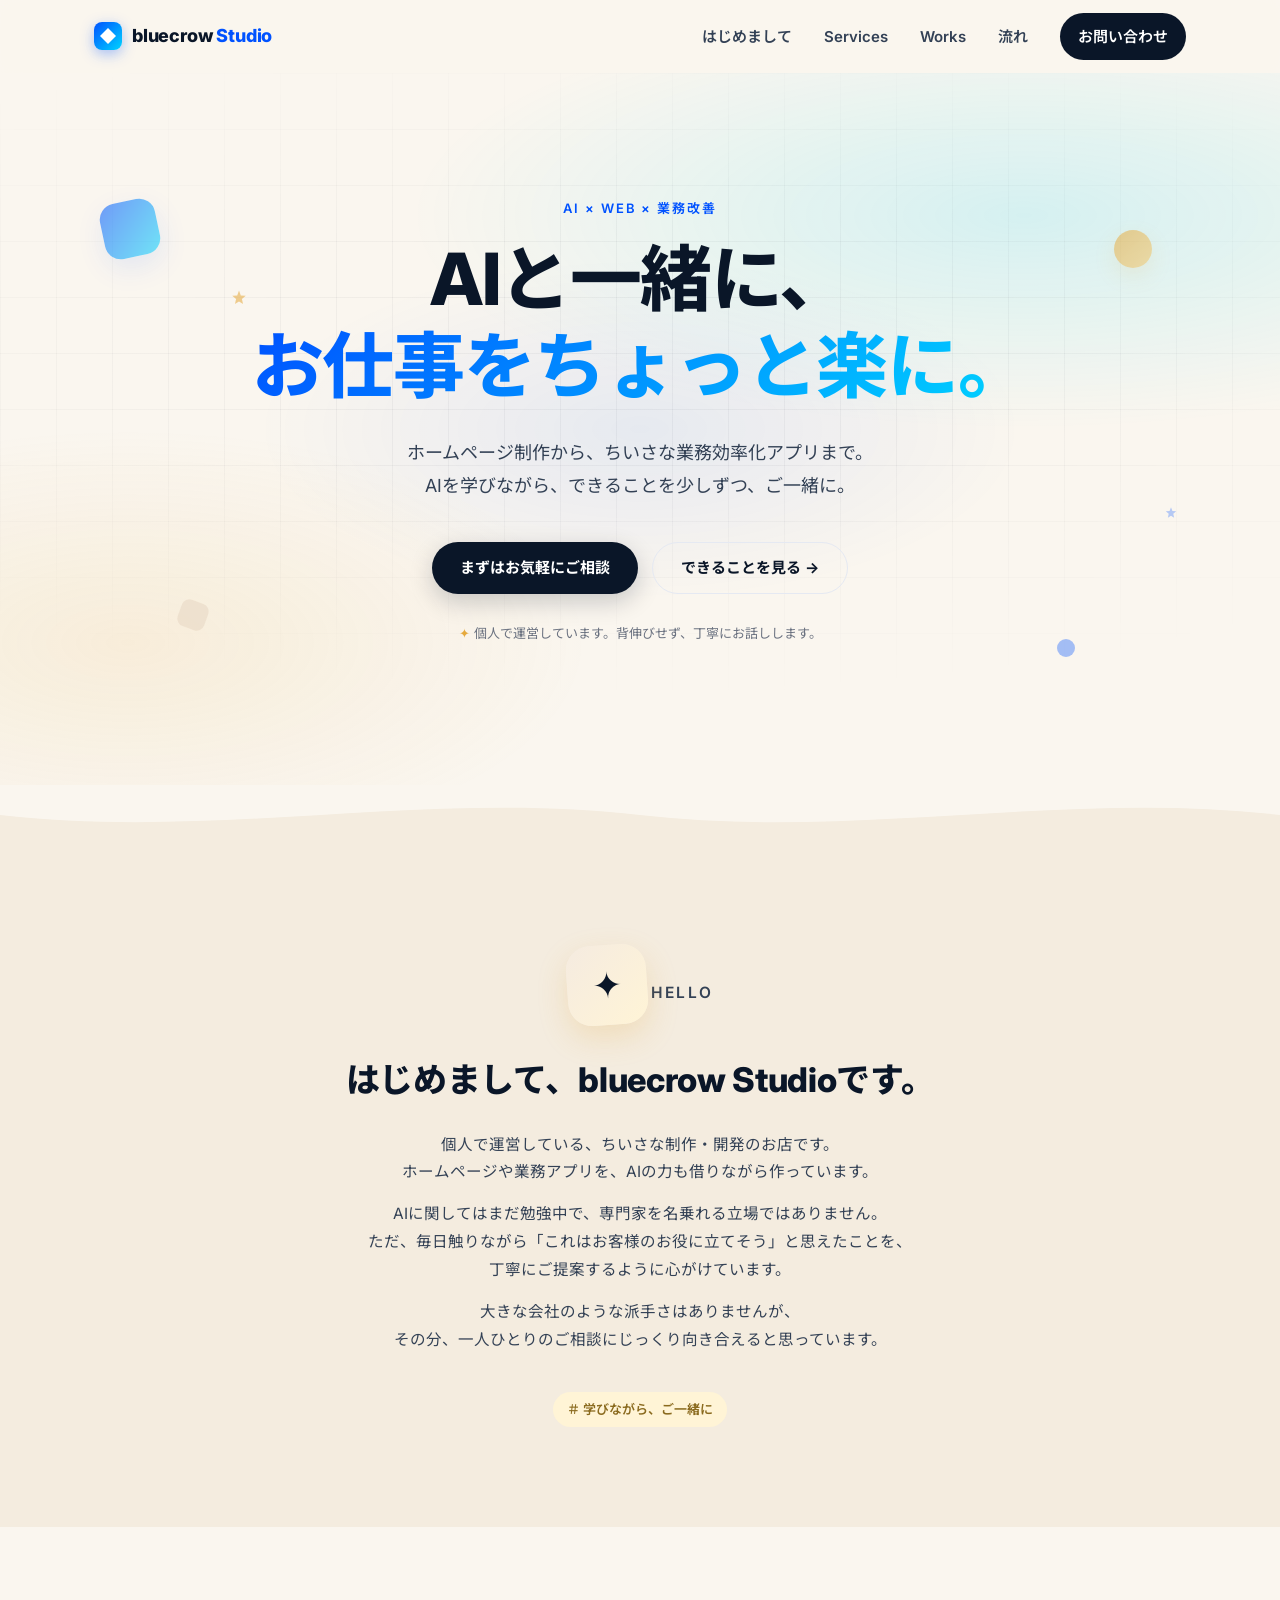
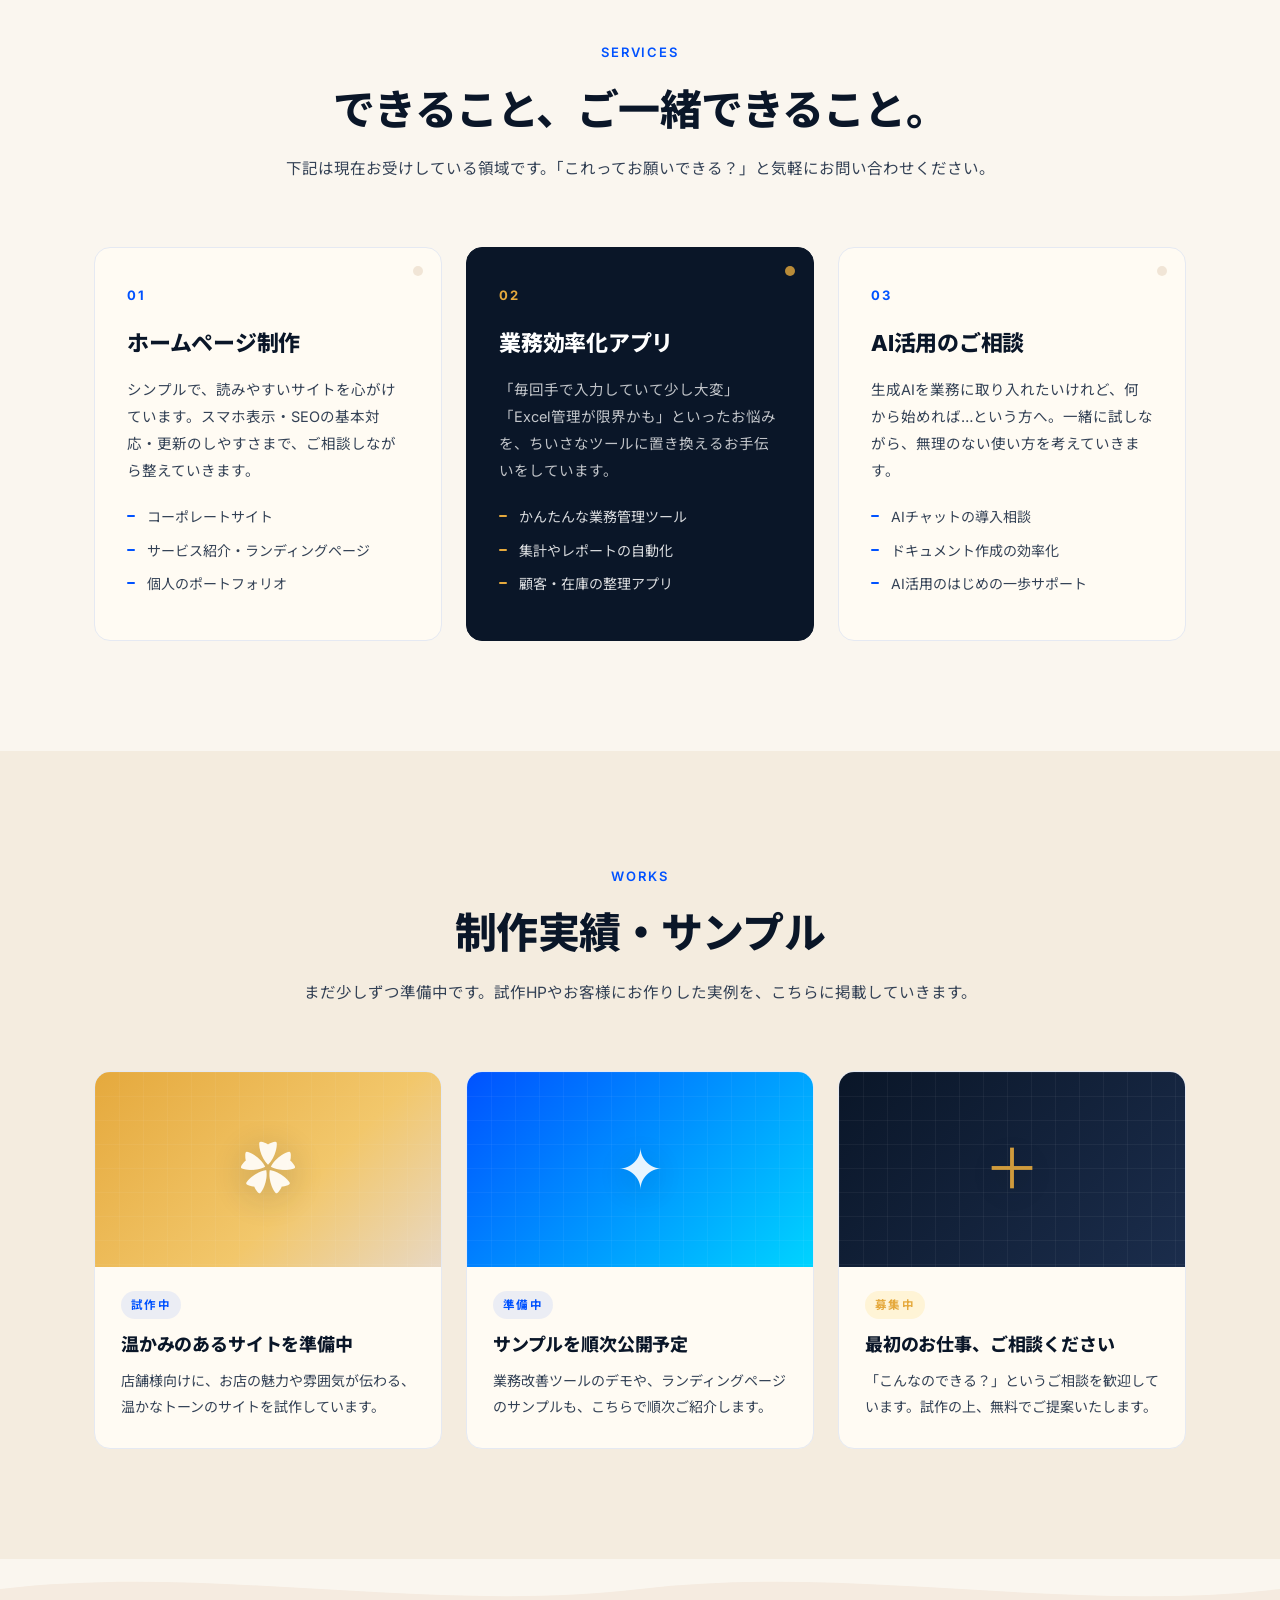
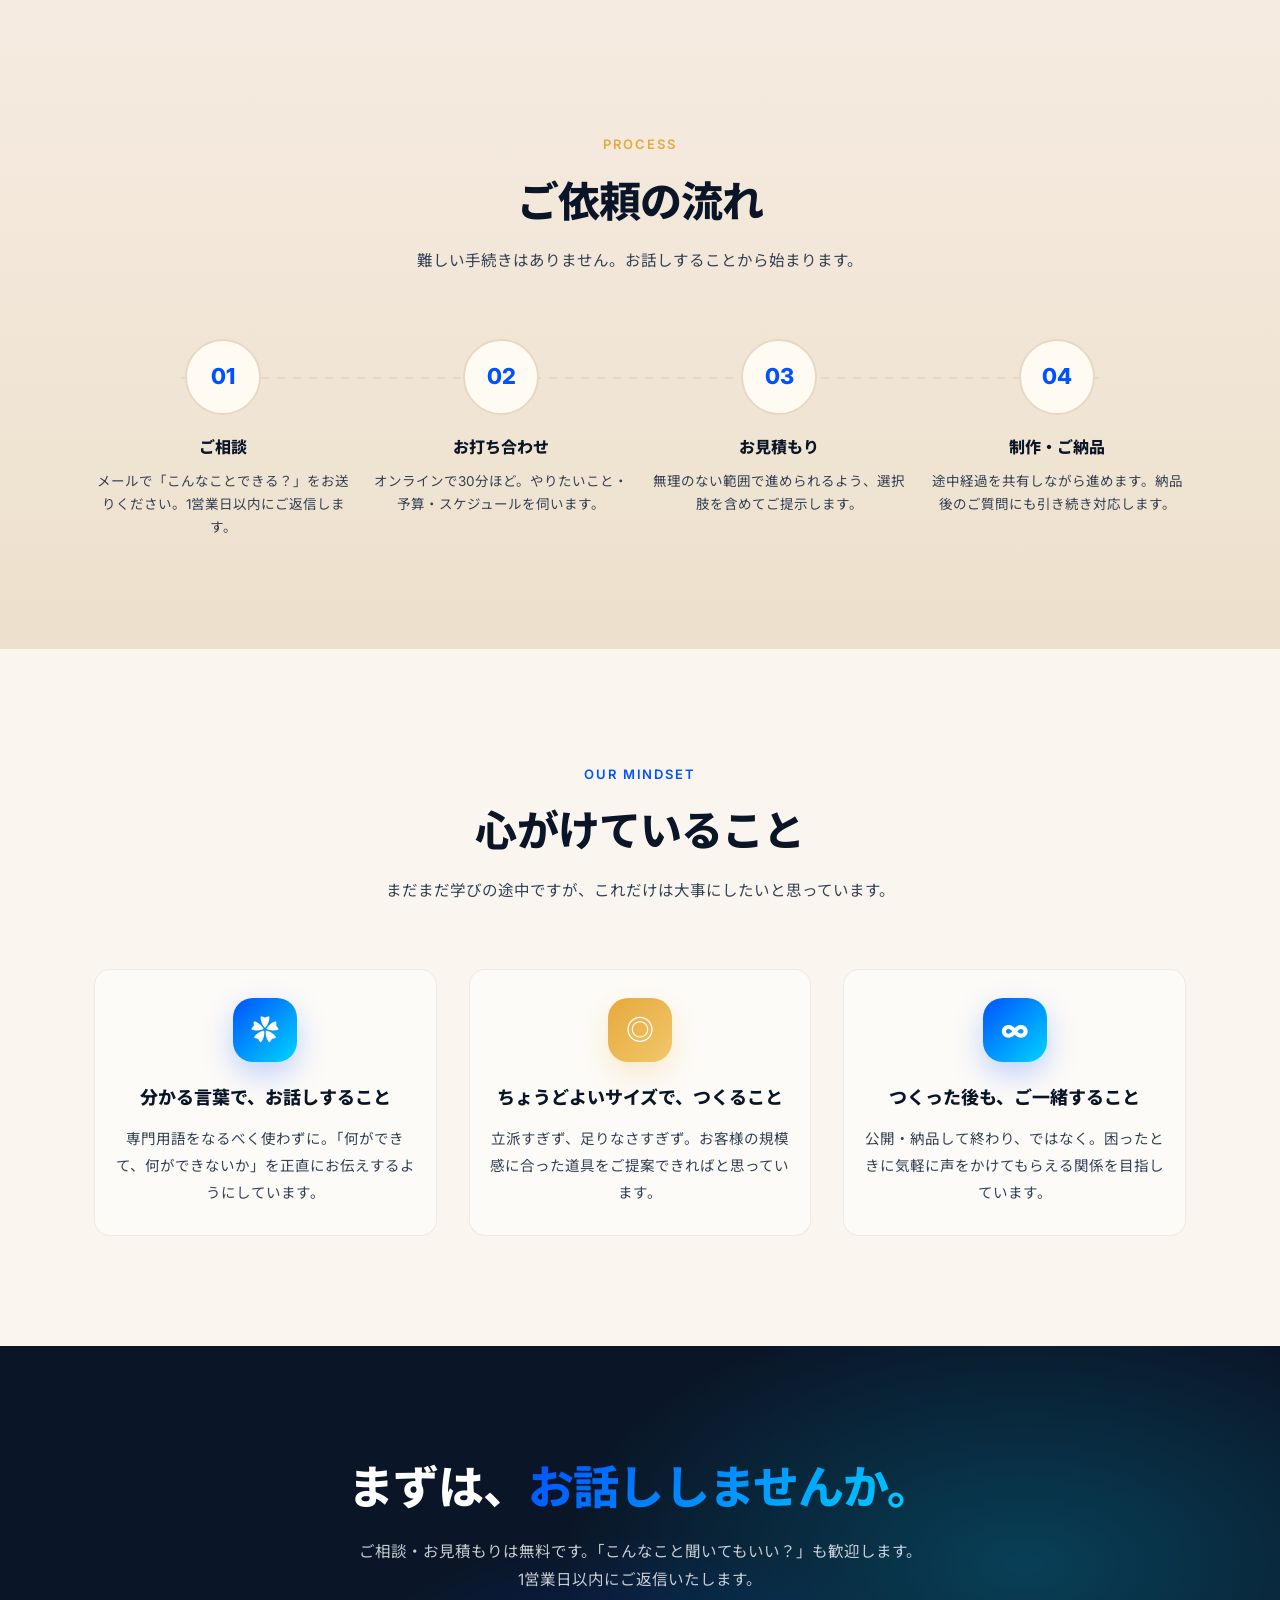
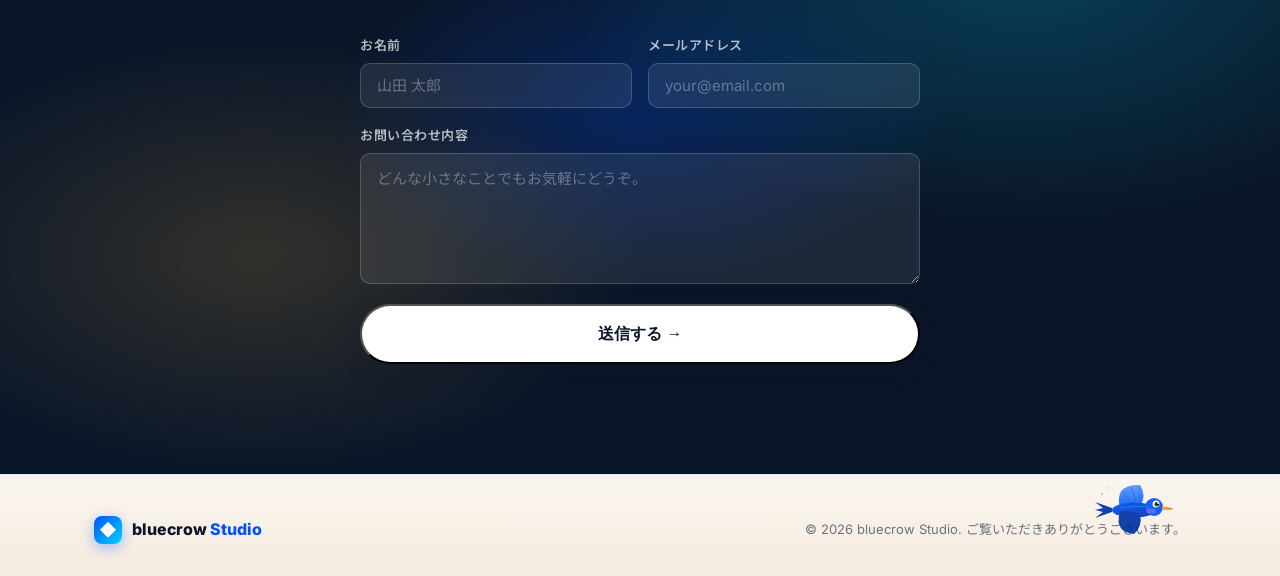
==== index.html @ 6aba08f1 "Add cache-busting query param to script.js Prevents stale AJAX handler from being served from immuta" ====
<!DOCTYPE html>
<html lang="ja">
<head>
<meta charset="UTF-8" />
<meta name="viewport" content="width=device-width, initial-scale=1.0" />
<meta name="description" content="bluecrow Studio — AIを学びながら、ホームページ制作・業務効率化アプリ開発をお手伝いしています。中小企業の「もう少し楽に」を、ご一緒に。" />
<meta name="theme-color" content="#0052FF" />
<meta name="format-detection" content="telephone=no" />
<title>bluecrow Studio — AIと一緒に、お仕事をちょっと楽に。</title>

<link rel="canonical" href="https://bluecrow365.com/" />
<link rel="icon" type="image/svg+xml" href="favicon.svg" />
<link rel="apple-touch-icon" href="favicon.svg" />

<meta property="og:type" content="website" />
<meta property="og:site_name" content="bluecrow Studio" />
<meta property="og:locale" content="ja_JP" />
<meta property="og:url" content="https://bluecrow365.com/" />
<meta property="og:title" content="bluecrow Studio — AIと一緒に、お仕事をちょっと楽に。" />
<meta property="og:description" content="ホームページ制作 / 業務効率化アプリ / AI活用のご相談。中小企業の「もう少し楽に」を、ご一緒に。" />
<meta property="og:image" content="https://bluecrow365.com/og-image.svg" />
<meta property="og:image:width" content="1200" />
<meta property="og:image:height" content="630" />

<meta name="twitter:card" content="summary_large_image" />
<meta name="twitter:title" content="bluecrow Studio — AIと一緒に、お仕事をちょっと楽に。" />
<meta name="twitter:description" content="ホームページ制作 / 業務効率化アプリ / AI活用のご相談。" />
<meta name="twitter:image" content="https://bluecrow365.com/og-image.svg" />

<link rel="preconnect" href="https://fonts.googleapis.com">
<link rel="preconnect" href="https://fonts.gstatic.com" crossorigin>
<link href="https://fonts.googleapis.com/css2?family=Inter:wght@400;600;800&family=Noto+Sans+JP:wght@400;600;800&display=swap" rel="stylesheet">
<link rel="stylesheet" href="styles.css" />

<script type="application/ld+json">
{
  "@context": "https://schema.org",
  "@type": "Organization",
  "name": "bluecrow Studio",
  "url": "https://bluecrow365.com/",
  "logo": "https://bluecrow365.com/favicon.svg",
  "image": "https://bluecrow365.com/og-image.svg",
  "description": "AIを活用したホームページ制作・業務効率化アプリ開発・AI活用のご相談を承る個人事業。",
  "contactPoint": { "@type": "ContactPoint", "contactType": "customer service", "url": "https://bluecrow365.com/#contact" },
  "areaServed": "JP",
  "inLanguage": "ja"
}
</script>
</head>
<body>

<header class="site-header">
  <div class="container header-inner">
    <a href="#" class="logo" aria-label="bluecrow Studio">
      <span class="logo-mark" aria-hidden="true"></span>
      <span class="logo-text">bluecrow<span class="logo-accent"> Studio</span></span>
    </a>
    <nav class="nav" aria-label="メインナビゲーション">
      <a href="#about">はじめまして</a>
      <a href="#services">Services</a>
      <a href="#works">Works</a>
      <a href="#process">流れ</a>
      <a href="#contact" class="nav-cta">お問い合わせ</a>
    </nav>
  </div>
</header>

<main>

  <!-- HERO -->
  <section class="hero">
    <div class="hero-bg" aria-hidden="true"></div>

    <!-- 浮かぶ装飾図形 -->
    <span class="float-shape s1" aria-hidden="true"></span>
    <span class="float-shape s2" aria-hidden="true"></span>
    <span class="float-shape s3" aria-hidden="true"></span>
    <span class="float-shape s4" aria-hidden="true"></span>
    <span class="float-shape star star-1" aria-hidden="true">
      <svg viewBox="0 0 24 24" fill="#E5A93D"><path d="M12 2l2.4 6.6L21 9l-5.1 4.4L17.4 20 12 16.6 6.6 20l1.5-6.6L3 9l6.6-.4z"/></svg>
    </span>
    <span class="float-shape star star-2" aria-hidden="true">
      <svg viewBox="0 0 24 24" fill="#0052FF" opacity="0.5"><path d="M12 2l2.4 6.6L21 9l-5.1 4.4L17.4 20 12 16.6 6.6 20l1.5-6.6L3 9l6.6-.4z"/></svg>
    </span>

    <div class="container hero-inner">
      <p class="eyebrow" data-fade>AI × Web × 業務改善</p>
      <h1 class="hero-title" data-fade>
        AIと一緒に、<br />
        <span class="grad">お仕事をちょっと楽に。</span>
      </h1>
      <p class="hero-sub" data-fade>
        ホームページ制作から、ちいさな業務効率化アプリまで。<br />
        AIを学びながら、できることを少しずつ、ご一緒に。
      </p>
      <div class="hero-cta" data-fade>
        <a href="#contact" class="btn btn-primary">まずはお気軽にご相談</a>
        <a href="#services" class="btn btn-ghost">できることを見る →</a>
      </div>
      <p class="hero-note" data-fade>個人で運営しています。背伸びせず、丁寧にお話しします。</p>
    </div>
  </section>

  <!-- 波形仕切り -->
  <div class="divider-wave" aria-hidden="true">
    <svg viewBox="0 0 1440 60" preserveAspectRatio="none">
      <path d="M0,30 C240,55 480,5 720,30 C960,55 1200,5 1440,30 L1440,60 L0,60 Z"
            fill="#F4ECDF"/>
    </svg>
  </div>

  <!-- INTRO (はじめまして) -->
  <section id="about" class="intro section-alt">
    <div class="container intro-inner" data-fade>
      <div class="intro-mark" aria-hidden="true">✦</div>
      <p class="eyebrow eyebrow-warm">Hello</p>
      <h2>はじめまして、bluecrow Studioです。</h2>
      <p>
        個人で運営している、ちいさな制作・開発のお店です。<br />
        ホームページや業務アプリを、AIの力も借りながら作っています。
      </p>
      <p>
        AIに関してはまだ勉強中で、専門家を名乗れる立場ではありません。<br />
        ただ、毎日触りながら「これはお客様のお役に立てそう」と思えたことを、<br />
        丁寧にご提案するように心がけています。
      </p>
      <p>
        大きな会社のような派手さはありませんが、<br />
        その分、一人ひとりのご相談にじっくり向き合えると思っています。
      </p>
      <span class="intro-tag">＃ 学びながら、ご一緒に</span>
    </div>
  </section>

  <!-- SERVICES -->
  <section id="services" class="section">
    <div class="container">
      <div class="section-head" data-fade>
        <p class="eyebrow">Services</p>
        <h2 class="section-title">できること、ご一緒できること。</h2>
        <p class="section-lead">
          下記は現在お受けしている領域です。「これってお願いできる？」と気軽にお問い合わせください。
        </p>
      </div>

      <div class="cards">
        <article class="card" data-fade>
          <div class="card-num">01</div>
          <h3 class="card-title">ホームページ制作</h3>
          <p class="card-desc">
            シンプルで、読みやすいサイトを心がけています。スマホ表示・SEOの基本対応・更新のしやすさまで、ご相談しながら整えていきます。
          </p>
          <ul class="card-list">
            <li>コーポレートサイト</li>
            <li>サービス紹介・ランディングページ</li>
            <li>個人のポートフォリオ</li>
          </ul>
        </article>

        <article class="card card-feature" data-fade>
          <div class="card-num">02</div>
          <h3 class="card-title">業務効率化アプリ</h3>
          <p class="card-desc">
            「毎回手で入力していて少し大変」「Excel管理が限界かも」といったお悩みを、ちいさなツールに置き換えるお手伝いをしています。
          </p>
          <ul class="card-list">
            <li>かんたんな業務管理ツール</li>
            <li>集計やレポートの自動化</li>
            <li>顧客・在庫の整理アプリ</li>
          </ul>
        </article>

        <article class="card" data-fade>
          <div class="card-num">03</div>
          <h3 class="card-title">AI活用のご相談</h3>
          <p class="card-desc">
            生成AIを業務に取り入れたいけれど、何から始めれば…という方へ。一緒に試しながら、無理のない使い方を考えていきます。
          </p>
          <ul class="card-list">
            <li>AIチャットの導入相談</li>
            <li>ドキュメント作成の効率化</li>
            <li>AI活用のはじめの一歩サポート</li>
          </ul>
        </article>
      </div>
    </div>
  </section>

  <!-- WORKS (制作実績) -->
  <section id="works" class="section section-alt">
    <div class="container">
      <div class="section-head" data-fade>
        <p class="eyebrow">Works</p>
        <h2 class="section-title">制作実績・サンプル</h2>
        <p class="section-lead">
          まだ少しずつ準備中です。試作HPやお客様にお作りした実例を、こちらに掲載していきます。
        </p>
      </div>

      <div class="works">
        <article class="work-card placeholder" data-fade>
          <div class="work-thumb work-thumb-warm" aria-hidden="true">
            <span class="work-thumb-icon">✿</span>
          </div>
          <div class="work-body">
            <p class="work-tag">試作中</p>
            <h3 class="work-title">温かみのあるサイトを準備中</h3>
            <p class="work-desc">店舗様向けに、お店の魅力や雰囲気が伝わる、温かなトーンのサイトを試作しています。</p>
          </div>
        </article>

        <article class="work-card placeholder" data-fade>
          <div class="work-thumb work-thumb-blue" aria-hidden="true">
            <span class="work-thumb-icon">✦</span>
          </div>
          <div class="work-body">
            <p class="work-tag">準備中</p>
            <h3 class="work-title">サンプルを順次公開予定</h3>
            <p class="work-desc">業務改善ツールのデモや、ランディングページのサンプルも、こちらで順次ご紹介します。</p>
          </div>
        </article>

        <a href="#contact" class="work-card placeholder work-card-cta" data-fade
           aria-label="お問い合わせへ移動">
          <div class="work-thumb work-thumb-dark" aria-hidden="true">
            <span class="work-thumb-icon">＋</span>
          </div>
          <div class="work-body">
            <p class="work-tag">募集中</p>
            <h3 class="work-title">最初のお仕事、ご相談ください</h3>
            <p class="work-desc">「こんなのできる？」というご相談を歓迎しています。試作の上、無料でご提案いたします。</p>
          </div>
        </a>
      </div>
    </div>
  </section>

  <!-- 波形仕切り -->
  <div class="divider-wave" aria-hidden="true">
    <svg viewBox="0 0 1440 60" preserveAspectRatio="none">
      <path d="M0,30 C240,5 480,55 720,30 C960,5 1200,55 1440,30 L1440,60 L0,60 Z"
            fill="#F5EBE0"/>
    </svg>
  </div>

  <!-- PROCESS (ご依頼の流れ) -->
  <section id="process" class="section section-sand">
    <div class="container">
      <div class="section-head" data-fade>
        <p class="eyebrow eyebrow-warm">Process</p>
        <h2 class="section-title">ご依頼の流れ</h2>
        <p class="section-lead">難しい手続きはありません。お話しすることから始まります。</p>
      </div>

      <div class="process-list">
        <div class="process-step" data-fade>
          <div class="process-num">01</div>
          <h3>ご相談</h3>
          <p>メールで「こんなことできる？」をお送りください。1営業日以内にご返信します。</p>
        </div>
        <div class="process-step" data-fade>
          <div class="process-num">02</div>
          <h3>お打ち合わせ</h3>
          <p>オンラインで30分ほど。やりたいこと・予算・スケジュールを伺います。</p>
        </div>
        <div class="process-step" data-fade>
          <div class="process-num">03</div>
          <h3>お見積もり</h3>
          <p>無理のない範囲で進められるよう、選択肢を含めてご提示します。</p>
        </div>
        <div class="process-step" data-fade>
          <div class="process-num">04</div>
          <h3>制作・ご納品</h3>
          <p>途中経過を共有しながら進めます。納品後のご質問にも引き続き対応します。</p>
        </div>
      </div>
    </div>
  </section>

  <!-- WHY (心がけていること) -->
  <section id="why" class="section">
    <div class="container">
      <div class="section-head" data-fade>
        <p class="eyebrow">Our Mindset</p>
        <h2 class="section-title">心がけていること</h2>
        <p class="section-lead">
          まだまだ学びの途中ですが、これだけは大事にしたいと思っています。
        </p>
      </div>

      <div class="features">
        <div class="feature" data-fade>
          <div class="feature-icon" aria-hidden="true">✿</div>
          <h3>分かる言葉で、お話しすること</h3>
          <p>専門用語をなるべく使わずに。「何ができて、何ができないか」を正直にお伝えするようにしています。</p>
        </div>
        <div class="feature" data-fade>
          <div class="feature-icon" aria-hidden="true">◎</div>
          <h3>ちょうどよいサイズで、つくること</h3>
          <p>立派すぎず、足りなさすぎず。お客様の規模感に合った道具をご提案できればと思っています。</p>
        </div>
        <div class="feature" data-fade>
          <div class="feature-icon" aria-hidden="true">∞</div>
          <h3>つくった後も、ご一緒すること</h3>
          <p>公開・納品して終わり、ではなく。困ったときに気軽に声をかけてもらえる関係を目指しています。</p>
        </div>
      </div>
    </div>
  </section>

  <!-- CTA / CONTACT -->
  <section id="contact" class="section cta">
    <div class="container cta-inner" data-fade>
      <h2 class="cta-title">
        まずは、<span class="grad">お話ししませんか。</span>
      </h2>
      <p class="cta-sub">
        ご相談・お見積もりは無料です。「こんなこと聞いてもいい？」も歓迎します。<br />
        1営業日以内にご返信いたします。
      </p>
      <form class="contact-form"
            action="/api/contact"
            method="POST"
            novalidate>
        <div class="form-row">
          <div class="form-group">
            <label for="cf-name">お名前</label>
            <input id="cf-name" class="form-input" type="text" name="name"
                   placeholder="山田 太郎" required autocomplete="name" />
          </div>
          <div class="form-group">
            <label for="cf-email">メールアドレス</label>
            <input id="cf-email" class="form-input" type="email" name="email"
                   placeholder="your@email.com" required autocomplete="email" />
          </div>
        </div>
        <div class="form-group">
          <label for="cf-msg">お問い合わせ内容</label>
          <textarea id="cf-msg" class="form-textarea" name="message" rows="4"
                    placeholder="どんな小さなことでもお気軽にどうぞ。" required></textarea>
        </div>
        <button type="submit" class="btn btn-primary btn-lg form-submit">送信する →</button>
        <p class="form-success" hidden>✓ ありがとうございます。近日中にご返信いたします。</p>
        <p class="form-error" hidden>送信に失敗しました。時間をおいて再度お試しください。</p>
      </form>
      <noscript>
        <p class="cta-noscript">JavaScriptを有効にするとフォームが使えます。</p>
      </noscript>
    </div>
  </section>

</main>

<footer class="site-footer">
  <div class="container footer-inner">
    <div class="footer-brand">
      <span class="logo-mark" aria-hidden="true"></span>
      <span>bluecrow<span class="logo-accent"> Studio</span></span>
    </div>
    <p class="copyright">© 2026 bluecrow Studio. ご覧いただきありがとうございます。</p>

    <!-- カラスSVG（かわいい飛翔） -->
    <span class="footer-crow" aria-hidden="true">
      <svg viewBox="0 0 96 60" xmlns="http://www.w3.org/2000/svg">
        <defs>
          <linearGradient id="crowGrad" x1="0%" y1="0%" x2="100%" y2="100%">
            <stop offset="0%" stop-color="#0052FF"/>
            <stop offset="100%" stop-color="#0033A8"/>
          </linearGradient>
          <linearGradient id="wingGrad" x1="0%" y1="100%" x2="0%" y2="0%">
            <stop offset="0%" stop-color="#0052FF"/>
            <stop offset="100%" stop-color="#5599FF"/>
          </linearGradient>
        </defs>

        <!-- 尾羽 -->
        <path d="M22 28 L5 22 L13 28 L5 30 L13 32 L5 38 L22 32 Z" fill="#0033A8"/>

        <!-- 上翼（ふっくら丸め） -->
        <path d="M30 28 Q24 4 50 5 Q57 15 50 27 Q44 31 37 31 Q31 31 30 28 Z"
              fill="url(#wingGrad)"/>
        <path d="M32 11 L42 23" stroke="#0033A8" stroke-width="0.8" opacity="0.45" fill="none"/>
        <path d="M41 7 L46 21" stroke="#0033A8" stroke-width="0.8" opacity="0.4" fill="none"/>
        <path d="M49 6 L50 22" stroke="#0033A8" stroke-width="0.8" opacity="0.35" fill="none"/>

        <!-- 胴体（ぷっくり） -->
        <ellipse cx="44" cy="30" rx="22" ry="7.5" fill="url(#crowGrad)"/>

        <!-- 下翼 -->
        <path d="M30 32 Q24 52 44 54 Q53 46 50 34 Q44 31 37 31 Q31 31 30 32 Z"
              fill="#0033A8"/>
        <path d="M28 42 L38 38" stroke="#001F66" stroke-width="0.8" opacity="0.5" fill="none"/>
        <path d="M32 49 L42 43" stroke="#001F66" stroke-width="0.8" opacity="0.4" fill="none"/>

        <!-- 頭（大きめでまるまる） -->
        <circle cx="64" cy="27" r="9" fill="#0052FF"/>

        <!-- ほっぺブラッシュ -->
        <ellipse cx="61" cy="31" rx="5" ry="2.5" fill="#FF8BC4" opacity="0.32"/>

        <!-- 目（大きくてつぶらな瞳） -->
        <circle cx="66" cy="24" r="3.5" fill="#FAF6EF"/>
        <circle cx="66.8" cy="24.2" r="2.2" fill="#0A1628"/>
        <circle cx="68" cy="23" r="0.9" fill="#ffffff"/>
        <circle cx="66" cy="25.8" r="0.5" fill="#ffffff" opacity="0.65"/>

        <!-- くちばし（短くかわいい） -->
        <path d="M72 26 L83 28 L82 30 L72 30 Z" fill="#E5A93D"/>
        <path d="M72 28 L82 28.6" stroke="#B8841E" stroke-width="0.5" fill="none"/>

        <!-- 胴体ハイライト -->
        <path d="M30 28 Q44 25 59 27" stroke="#00D4FF" stroke-width="0.7" opacity="0.55" fill="none"/>

        <!-- キラキラ -->
        <circle cx="12" cy="14" r="1.2" fill="#E5A93D" opacity="0.65"/>
        <circle cx="19" cy="8" r="0.8" fill="#00D4FF" opacity="0.7"/>
      </svg>
    </span>
  </div>
</footer>

<script src="script.js?v=2"></script>
</body>
</html>
---- styles.css ----
/* ============================================
   BlueCrow365 — main stylesheet
   ============================================ */

:root {
  --blue: #0052FF;
  --blue-deep: #0033A8;
  --cyan: #00D4FF;
  --yellow: #E5A93D;
  --yellow-soft: #FFF4D6;
  --sand: #F5EBE0;
  --sand-deep: #E8D8C3;
  --ink: #0A1628;
  --ink-soft: #334155;
  --muted: #6B7280;
  --bg: #FAF6EF;
  --bg-soft: #F4ECDF;
  --bg-card: #FFFBF3;
  --line: #E5E9F2;
  --grad: linear-gradient(135deg, var(--blue) 0%, var(--cyan) 100%);
  --grad-warm: linear-gradient(135deg, var(--yellow) 0%, #F2C76B 100%);
  --shadow-sm: 0 2px 12px rgba(10, 22, 40, .06);
  --shadow-md: 0 12px 40px rgba(0, 82, 255, .12);
  --shadow-warm: 0 12px 30px rgba(229, 169, 61, .22);
  --radius: 16px;
  --radius-sm: 10px;
}

* { box-sizing: border-box; margin: 0; padding: 0; }

html { scroll-behavior: smooth; }

body {
  font-family: "Inter", "Noto Sans JP", -apple-system, BlinkMacSystemFont, "Segoe UI", sans-serif;
  color: var(--ink);
  background: var(--bg);
  line-height: 1.8;
  -webkit-font-smoothing: antialiased;
  text-rendering: optimizeLegibility;
}

img { max-width: 100%; display: block; }
a { color: inherit; text-decoration: none; }
ul { list-style: none; }

.container {
  width: 100%;
  max-width: 1140px;
  margin: 0 auto;
  padding: 0 24px;
}

.eyebrow {
  display: inline-block;
  font-size: 13px;
  font-weight: 600;
  letter-spacing: .15em;
  text-transform: uppercase;
  color: var(--blue);
  margin-bottom: 16px;
}
.eyebrow-warm { color: var(--yellow); }

.grad {
  background: var(--grad);
  -webkit-background-clip: text;
  background-clip: text;
  color: transparent;
}
.grad-warm {
  background: var(--grad-warm);
  -webkit-background-clip: text;
  background-clip: text;
  color: transparent;
}

/* ============ HEADER ============ */
.site-header {
  position: sticky; top: 0; z-index: 50;
  background: rgba(250, 246, 239, .85);
  backdrop-filter: saturate(180%) blur(14px);
  -webkit-backdrop-filter: saturate(180%) blur(14px);
  border-bottom: 1px solid transparent;
  transition: border-color .3s, box-shadow .3s;
}
.site-header.scrolled {
  border-bottom-color: var(--line);
  box-shadow: var(--shadow-sm);
}
.header-inner {
  display: flex; align-items: center; justify-content: space-between;
  height: 72px;
}
.logo {
  display: flex; align-items: center; gap: 10px;
  font-weight: 800; font-size: 18px; letter-spacing: -.01em;
}
.logo-mark {
  width: 28px; height: 28px;
  border-radius: 8px;
  background: var(--grad);
  position: relative;
  box-shadow: 0 4px 14px rgba(0, 82, 255, .35);
}
.logo-mark::after {
  content: "";
  position: absolute; inset: 6px;
  border-radius: 4px;
  background: #fff;
  clip-path: polygon(50% 0%, 100% 50%, 50% 100%, 0% 50%);
}
.logo-accent { color: var(--blue); }

.nav {
  display: flex; align-items: center; gap: 32px;
  font-size: 15px; font-weight: 600;
}
.nav a { color: var(--ink-soft); transition: color .2s; }
.nav a:hover { color: var(--blue); }
.nav .nav-cta {
  background: var(--ink);
  color: #fff;
  padding: 10px 18px;
  border-radius: 999px;
  transition: transform .2s, background .2s;
}
.nav .nav-cta:hover {
  background: var(--blue);
  color: #fff;
  transform: translateY(-1px);
}

/* ============ HERO ============ */
.hero {
  position: relative;
  padding: 120px 0 140px;
  overflow: hidden;
  isolation: isolate;
}
.hero-bg {
  position: absolute; inset: 0; z-index: -1;
  background:
    radial-gradient(ellipse 80% 50% at 80% 20%, rgba(0, 212, 255, .15), transparent 60%),
    radial-gradient(ellipse 60% 50% at 10% 80%, rgba(229, 169, 61, .12), transparent 60%),
    radial-gradient(ellipse 50% 40% at 50% 50%, rgba(0, 82, 255, .08), transparent 60%),
    var(--bg);
}
.hero-bg::before {
  content: "";
  position: absolute; inset: 0;
  background-image:
    linear-gradient(rgba(10, 22, 40, .04) 1px, transparent 1px),
    linear-gradient(90deg, rgba(10, 22, 40, .04) 1px, transparent 1px);
  background-size: 56px 56px;
  mask-image: radial-gradient(ellipse 100% 60% at 50% 40%, #000 30%, transparent 80%);
  -webkit-mask-image: radial-gradient(ellipse 100% 60% at 50% 40%, #000 30%, transparent 80%);
}

/* 浮かぶ装飾図形 */
.float-shape {
  position: absolute;
  z-index: -1;
  opacity: .55;
  animation: floatUp 8s ease-in-out infinite;
  pointer-events: none;
}
.float-shape.s1 { top: 18%; left: 8%; width: 56px; height: 56px;
  background: var(--grad); border-radius: 16px; transform: rotate(-12deg);
  box-shadow: 0 10px 30px rgba(0,82,255,.18); animation-delay: 0s; }
.float-shape.s2 { top: 22%; right: 10%; width: 38px; height: 38px;
  background: var(--grad-warm); border-radius: 50%;
  box-shadow: 0 8px 22px rgba(229,169,61,.25); animation-delay: 1.4s; }
.float-shape.s3 { bottom: 22%; left: 14%; width: 28px; height: 28px;
  background: var(--sand-deep); border-radius: 8px; transform: rotate(20deg);
  animation-delay: 2.8s; }
.float-shape.s4 { bottom: 18%; right: 16%; width: 18px; height: 18px;
  background: var(--blue); border-radius: 50%;
  opacity: .35; animation-delay: 4s; }
.float-shape.star { background: none; box-shadow: none; }
.float-shape.star svg { width: 100%; height: 100%; }
.float-shape.star-1 { top: 30%; left: 18%; width: 18px; height: 18px; }
.float-shape.star-2 { top: 60%; right: 8%; width: 14px; height: 14px; }

@keyframes floatUp {
  0%, 100% { transform: translateY(0) rotate(var(--r, 0deg)); }
  50% { transform: translateY(-18px) rotate(var(--r, 0deg)); }
}

.hero-inner { text-align: center; max-width: 880px; margin: 0 auto; position: relative; }
.hero-title {
  font-size: clamp(38px, 6.4vw, 72px);
  font-weight: 800;
  line-height: 1.2;
  letter-spacing: -.02em;
  margin-bottom: 28px;
}
.hero-sub {
  font-size: clamp(15px, 1.6vw, 18px);
  color: var(--ink-soft);
  margin-bottom: 40px;
  font-weight: 400;
}
.hero-cta {
  display: flex; gap: 14px; justify-content: center; flex-wrap: wrap;
}
.hero-note {
  margin-top: 28px;
  font-size: 13px;
  color: var(--muted);
}
.hero-note::before {
  content: "✦ ";
  color: var(--yellow);
}

/* ============ BUTTONS ============ */
.btn {
  display: inline-flex; align-items: center; justify-content: center;
  height: 52px; padding: 0 28px;
  border-radius: 999px;
  font-weight: 700; font-size: 15px;
  transition: transform .2s, box-shadow .2s, background .2s, color .2s;
  white-space: nowrap;
}
.btn-primary {
  background: var(--ink);
  color: #fff;
  box-shadow: 0 8px 24px rgba(10, 22, 40, .2);
}
.btn-primary:hover {
  background: var(--blue);
  transform: translateY(-2px);
  box-shadow: var(--shadow-md);
}
.btn-ghost {
  background: transparent;
  color: var(--ink);
  border: 1.5px solid var(--line);
}
.btn-ghost:hover {
  border-color: var(--blue);
  color: var(--blue);
  transform: translateY(-2px);
}
.btn-lg { height: 60px; padding: 0 36px; font-size: 16px; }

/* ============ SECTIONS ============ */
.section { padding: 110px 0; position: relative; }
.section-alt { background: var(--bg-soft); }
.section-sand {
  background: linear-gradient(180deg, var(--sand) 0%, #EDE0CC 100%);
}
.section-head { text-align: center; max-width: 720px; margin: 0 auto 64px; }
.section-title {
  font-size: clamp(28px, 4vw, 42px);
  font-weight: 800;
  letter-spacing: -.02em;
  line-height: 1.4;
}
.section-lead {
  margin-top: 16px;
  color: var(--ink-soft);
  font-size: 15.5px;
}

/* 波形仕切り */
.divider-wave {
  display: block;
  width: 100%;
  height: 60px;
  margin: 0;
  line-height: 0;
}
.divider-wave svg { width: 100%; height: 100%; display: block; }

/* ============ INTRO (はじめまして) ============ */
.intro {
  padding: 100px 0;
  position: relative;
}
.intro-inner {
  max-width: 720px;
  margin: 0 auto;
  text-align: center;
  position: relative;
}
.intro-mark {
  display: inline-flex; align-items: center; justify-content: center;
  width: 80px; height: 80px;
  border-radius: 24px;
  background: linear-gradient(135deg, var(--sand) 0%, var(--yellow-soft) 100%);
  margin: 0 auto 24px;
  font-size: 36px;
  box-shadow: var(--shadow-warm);
  transform: rotate(-4deg);
}
.intro h2 {
  font-size: clamp(24px, 3.5vw, 34px);
  font-weight: 800;
  margin-bottom: 20px;
  letter-spacing: -.01em;
}
.intro p {
  color: var(--ink-soft);
  font-size: 15.5px;
  margin-bottom: 14px;
}
.intro p:last-child { margin-bottom: 0; }
.intro-tag {
  display: inline-block;
  margin-top: 24px;
  padding: 6px 14px;
  background: var(--yellow-soft);
  color: #8A6A1E;
  border-radius: 999px;
  font-size: 13px;
  font-weight: 600;
}

/* ============ CARDS ============ */
.cards {
  display: grid;
  grid-template-columns: repeat(3, 1fr);
  gap: 24px;
}
.card {
  background: var(--bg-card);
  border: 1px solid var(--line);
  border-radius: var(--radius);
  padding: 36px 32px;
  transition: transform .3s, box-shadow .3s, border-color .3s;
  position: relative;
  overflow: hidden;
}
.card::before {
  content: "";
  position: absolute; top: 0; left: 0; right: 0; height: 3px;
  background: var(--grad);
  transform: scaleX(0);
  transform-origin: left;
  transition: transform .4s ease;
}
.card::after {
  content: "";
  position: absolute; top: 18px; right: 18px;
  width: 10px; height: 10px;
  background: var(--sand-deep);
  border-radius: 50%;
  opacity: .6;
}
.card:hover {
  transform: translateY(-6px);
  box-shadow: var(--shadow-md);
  border-color: transparent;
}
.card:hover::before { transform: scaleX(1); }
.card-feature {
  background: var(--ink);
  color: #fff;
  border-color: var(--ink);
}
.card-feature .card-desc { color: rgba(255,255,255, .75); }
.card-feature .card-list li { color: rgba(255,255,255, .85); }
.card-feature .card-list li::before { background: var(--yellow); }
.card-feature .card-num { color: var(--yellow); }
.card-feature::after { background: var(--yellow); opacity: .8; }

.card-num {
  font-size: 13px; font-weight: 700; letter-spacing: .15em;
  color: var(--blue);
  margin-bottom: 16px;
}
.card-title {
  font-size: 22px; font-weight: 800;
  margin-bottom: 14px;
  letter-spacing: -.01em;
}
.card-desc {
  font-size: 14.5px;
  color: var(--ink-soft);
  margin-bottom: 20px;
  line-height: 1.85;
}
.card-list { font-size: 14px; }
.card-list li {
  position: relative;
  padding-left: 20px;
  margin-bottom: 8px;
  color: var(--ink-soft);
}
.card-list li::before {
  content: "";
  position: absolute; left: 0; top: 11px;
  width: 8px; height: 2px;
  background: var(--blue);
  border-radius: 2px;
}

/* ============ WORKS (制作実績) ============ */
.works {
  display: grid;
  grid-template-columns: repeat(3, 1fr);
  gap: 24px;
}
.work-card {
  background: var(--bg-card);
  border: 1px solid var(--line);
  border-radius: var(--radius);
  overflow: hidden;
  display: flex;
  flex-direction: column;
  transition: transform .3s, box-shadow .3s, border-color .3s;
  color: inherit;
  text-decoration: none;
  cursor: default;
}
a.work-card { cursor: pointer; }
.work-card:hover {
  transform: translateY(-6px);
  box-shadow: var(--shadow-md);
  border-color: transparent;
}
.work-thumb {
  position: relative;
  aspect-ratio: 16 / 9;
  display: flex;
  align-items: center;
  justify-content: center;
  overflow: hidden;
}
.work-thumb::after {
  content: "";
  position: absolute; inset: 0;
  background-image:
    linear-gradient(rgba(255, 255, 255, .08) 1px, transparent 1px),
    linear-gradient(90deg, rgba(255, 255, 255, .08) 1px, transparent 1px);
  background-size: 24px 24px;
  opacity: .6;
  pointer-events: none;
}
.work-thumb-warm {
  background: linear-gradient(135deg, var(--yellow) 0%, #F2C76B 60%, var(--sand-deep) 100%);
}
.work-thumb-blue {
  background: var(--grad);
}
.work-thumb-dark {
  background: linear-gradient(135deg, var(--ink) 0%, #1B2D4C 100%);
}
.work-thumb-icon {
  font-size: 56px;
  filter: drop-shadow(0 6px 18px rgba(10, 22, 40, .25));
  position: relative;
  z-index: 1;
  color: #fff;
}
.work-thumb-warm .work-thumb-icon { color: #fff; }
.work-thumb-dark .work-thumb-icon { color: var(--yellow); }

.work-card.placeholder .work-thumb-icon {
  opacity: .9;
}
.work-body {
  padding: 24px 26px 28px;
  flex: 1;
  display: flex;
  flex-direction: column;
}
.work-tag {
  display: inline-block;
  align-self: flex-start;
  font-size: 11.5px;
  font-weight: 700;
  letter-spacing: .12em;
  text-transform: uppercase;
  color: var(--blue);
  background: rgba(0, 82, 255, .08);
  padding: 4px 10px;
  border-radius: 999px;
  margin-bottom: 12px;
}
.work-card-cta .work-tag {
  color: var(--yellow);
  background: var(--yellow-soft);
}
.work-title {
  font-size: 18px;
  font-weight: 800;
  margin-bottom: 10px;
  letter-spacing: -.01em;
  line-height: 1.5;
}
.work-desc {
  font-size: 14px;
  color: var(--ink-soft);
  line-height: 1.85;
  margin: 0;
}

/* ============ PROCESS (ご依頼の流れ) ============ */
.process-list {
  display: grid;
  grid-template-columns: repeat(4, 1fr);
  gap: 20px;
  position: relative;
}
.process-list::before {
  content: "";
  position: absolute;
  top: 38px;
  left: 8%;
  right: 8%;
  height: 2px;
  background: repeating-linear-gradient(90deg,
    var(--sand-deep) 0 8px, transparent 8px 16px);
  z-index: 0;
}
.process-step {
  position: relative;
  text-align: center;
  z-index: 1;
}
.process-num {
  display: inline-flex; align-items: center; justify-content: center;
  width: 76px; height: 76px;
  border-radius: 50%;
  background: var(--bg-card);
  border: 2px solid var(--sand-deep);
  font-weight: 800; font-size: 22px;
  color: var(--blue);
  margin: 0 auto 18px;
  position: relative;
  transition: transform .3s, border-color .3s, color .3s;
}
.process-num::before {
  content: "";
  position: absolute; inset: -6px;
  border-radius: 50%;
  background: var(--grad-warm);
  z-index: -1;
  opacity: 0;
  transition: opacity .3s;
}
.process-step:hover .process-num {
  transform: translateY(-4px);
  border-color: var(--yellow);
  color: var(--yellow);
}
.process-step:hover .process-num::before { opacity: .2; }
.process-step h3 {
  font-size: 16px; font-weight: 800;
  margin-bottom: 8px;
}
.process-step p {
  font-size: 13.5px;
  color: var(--ink-soft);
  line-height: 1.7;
}

/* ============ FEATURES ============ */
.features {
  display: grid;
  grid-template-columns: repeat(3, 1fr);
  gap: 32px;
}
.feature {
  text-align: center;
  padding: 28px 20px;
  border-radius: var(--radius);
  background: rgba(255, 255, 255, .55);
  border: 1px solid rgba(232, 216, 195, .5);
  transition: transform .3s, box-shadow .3s;
}
.feature:hover {
  transform: translateY(-4px);
  box-shadow: var(--shadow-warm);
}
.feature-icon {
  display: inline-flex; align-items: center; justify-content: center;
  width: 64px; height: 64px;
  border-radius: 20px;
  background: var(--grad);
  color: #fff;
  font-size: 28px; font-weight: 800;
  margin-bottom: 20px;
  box-shadow: 0 12px 30px rgba(0, 82, 255, .25);
}
.feature:nth-child(2) .feature-icon {
  background: var(--grad-warm);
  box-shadow: var(--shadow-warm);
}
.feature h3 {
  font-size: 18px; font-weight: 800;
  margin-bottom: 12px;
}
.feature p {
  font-size: 14.5px;
  color: var(--ink-soft);
  line-height: 1.85;
}

/* ============ CTA ============ */
.cta {
  background: var(--ink);
  color: #fff;
  position: relative;
  overflow: hidden;
}
.cta::before {
  content: "";
  position: absolute; inset: 0;
  background:
    radial-gradient(ellipse 60% 60% at 80% 30%, rgba(0, 212, 255, .22), transparent 60%),
    radial-gradient(ellipse 50% 50% at 20% 70%, rgba(229, 169, 61, .18), transparent 60%),
    radial-gradient(ellipse 40% 40% at 50% 50%, rgba(0, 82, 255, .25), transparent 60%);
}
.cta-inner {
  position: relative;
  text-align: center;
  max-width: 720px;
  margin: 0 auto;
}
.cta-title {
  font-size: clamp(30px, 4.5vw, 46px);
  font-weight: 800;
  line-height: 1.35;
  letter-spacing: -.02em;
  margin-bottom: 20px;
}
.cta-sub {
  font-size: 15.5px;
  color: rgba(255,255,255, .78);
  margin-bottom: 40px;
}
.cta .btn-primary {
  background: #fff; color: var(--ink);
}
.cta .btn-primary:hover {
  background: var(--yellow); color: var(--ink);
}
.cta-noscript {
  margin-top: 16px;
  font-size: 14px;
  color: rgba(255,255,255, .65);
  letter-spacing: .04em;
}

/* ============ CONTACT FORM ============ */
.contact-form {
  width: 100%;
  max-width: 560px;
  margin: 0 auto;
  text-align: left;
}
.form-row {
  display: grid;
  grid-template-columns: 1fr 1fr;
  gap: 16px;
}
.form-group {
  display: flex;
  flex-direction: column;
  gap: 6px;
  margin-bottom: 16px;
}
.form-group label {
  font-size: 13px;
  font-weight: 600;
  color: rgba(255,255,255, .7);
  letter-spacing: .04em;
}
.form-input,
.form-textarea {
  background: rgba(255,255,255, .08);
  border: 1px solid rgba(255,255,255, .18);
  border-radius: var(--radius-sm);
  color: #fff;
  font-family: inherit;
  font-size: 15px;
  padding: 12px 16px;
  width: 100%;
  outline: none;
  transition: border-color .2s, background .2s;
}
.form-input::placeholder,
.form-textarea::placeholder { color: rgba(255,255,255, .32); }
.form-input:focus,
.form-textarea:focus {
  border-color: var(--cyan);
  background: rgba(255,255,255, .12);
}
.form-textarea {
  resize: vertical;
  min-height: 120px;
  line-height: 1.75;
}
.form-submit { width: 100%; margin-top: 4px; }
.form-submit:disabled { opacity: .65; cursor: not-allowed; transform: none !important; }
.form-success {
  margin-top: 16px;
  font-size: 14.5px;
  color: #6EE7B7;
  text-align: center;
}
.form-error {
  margin-top: 16px;
  font-size: 14.5px;
  color: #FCA5A5;
  text-align: center;
}

@media (max-width: 520px) {
  .form-row { grid-template-columns: 1fr; }
}

/* ============ FOOTER ============ */
.site-footer {
  border-top: 1px solid var(--line);
  padding: 40px 0 32px;
  background: linear-gradient(180deg, var(--bg) 0%, var(--sand) 100%);
  position: relative;
  overflow: hidden;
}
.footer-inner {
  display: flex; align-items: center; justify-content: space-between;
  flex-wrap: wrap; gap: 16px;
  position: relative;
}
.footer-brand {
  display: flex; align-items: center; gap: 10px;
  font-weight: 800;
}
.copyright {
  font-size: 13px;
  color: var(--muted);
}
.footer-crow {
  position: absolute;
  right: 24px;
  bottom: 4px;
  width: 96px;
  height: 60px;
  opacity: .92;
  animation: crowFly 5s ease-in-out infinite;
}
.footer-crow svg { width: 100%; height: 100%; }
@keyframes crowFly {
  0%, 100% { transform: translateY(0) translateX(0) rotate(-1deg); }
  25% { transform: translateY(-4px) translateX(-2px) rotate(-2deg); }
  50% { transform: translateY(-8px) translateX(0) rotate(1deg); }
  75% { transform: translateY(-4px) translateX(2px) rotate(2deg); }
}

/* ============ FADE-IN ============ */
[data-fade] {
  opacity: 0;
  transform: translateY(20px);
  transition: opacity .8s ease, transform .8s ease;
}
[data-fade].in {
  opacity: 1;
  transform: translateY(0);
}

/* ============ RESPONSIVE ============ */
@media (max-width: 880px) {
  .cards, .features, .works { grid-template-columns: 1fr; }
  .process-list { grid-template-columns: repeat(2, 1fr); gap: 32px 16px; }
  .process-list::before { display: none; }
  .section { padding: 72px 0; }
  .hero { padding: 80px 0 100px; }
  .intro { padding: 72px 0; }
  .nav { gap: 18px; font-size: 14px; }
  .nav a:not(.nav-cta) { display: none; }
  .float-shape.s1, .float-shape.s3 { display: none; }
  .footer-crow { right: 12px; width: 72px; height: 45px; }
}

@media (max-width: 520px) {
  .process-list { grid-template-columns: 1fr; }
}

@media (prefers-reduced-motion: reduce) {
  *, *::before, *::after {
    animation-duration: .01ms !important;
    transition-duration: .01ms !important;
  }
  [data-fade] { opacity: 1; transform: none; }
  .float-shape, .footer-crow { animation: none; }
}
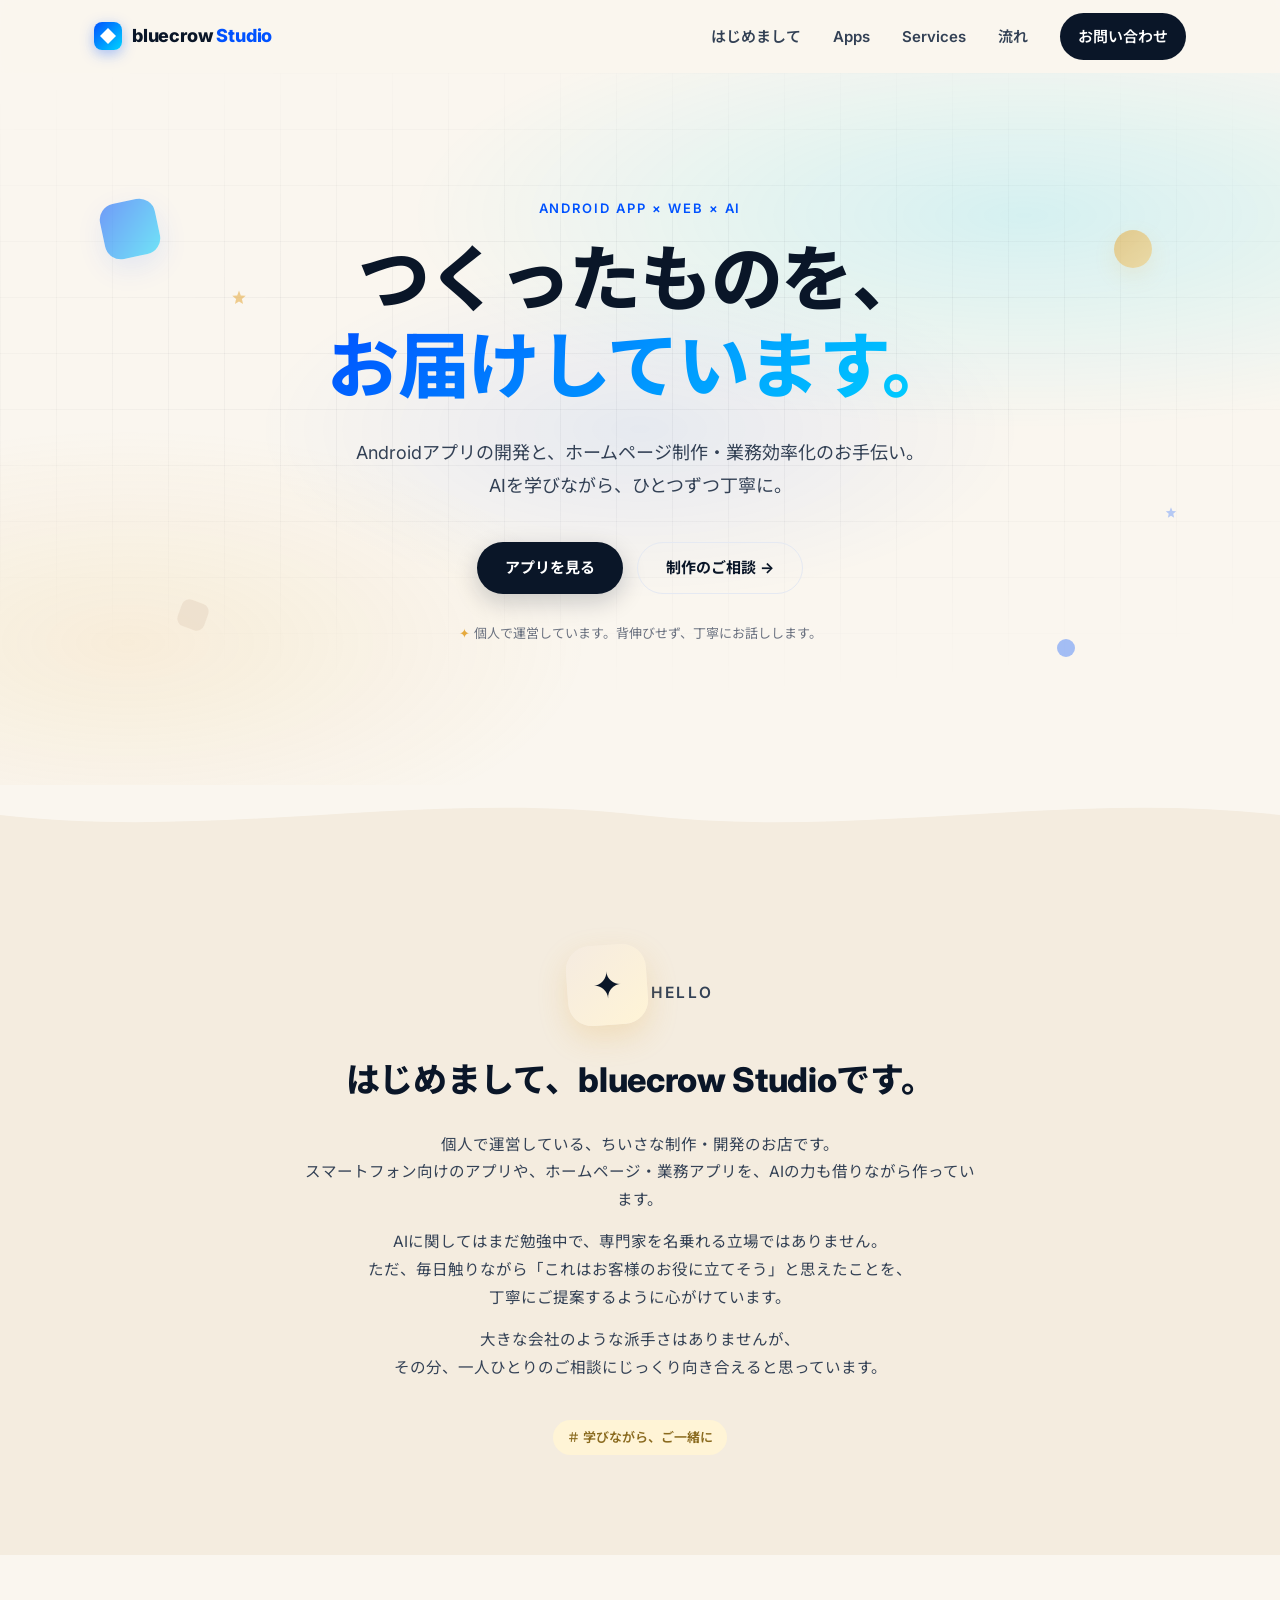
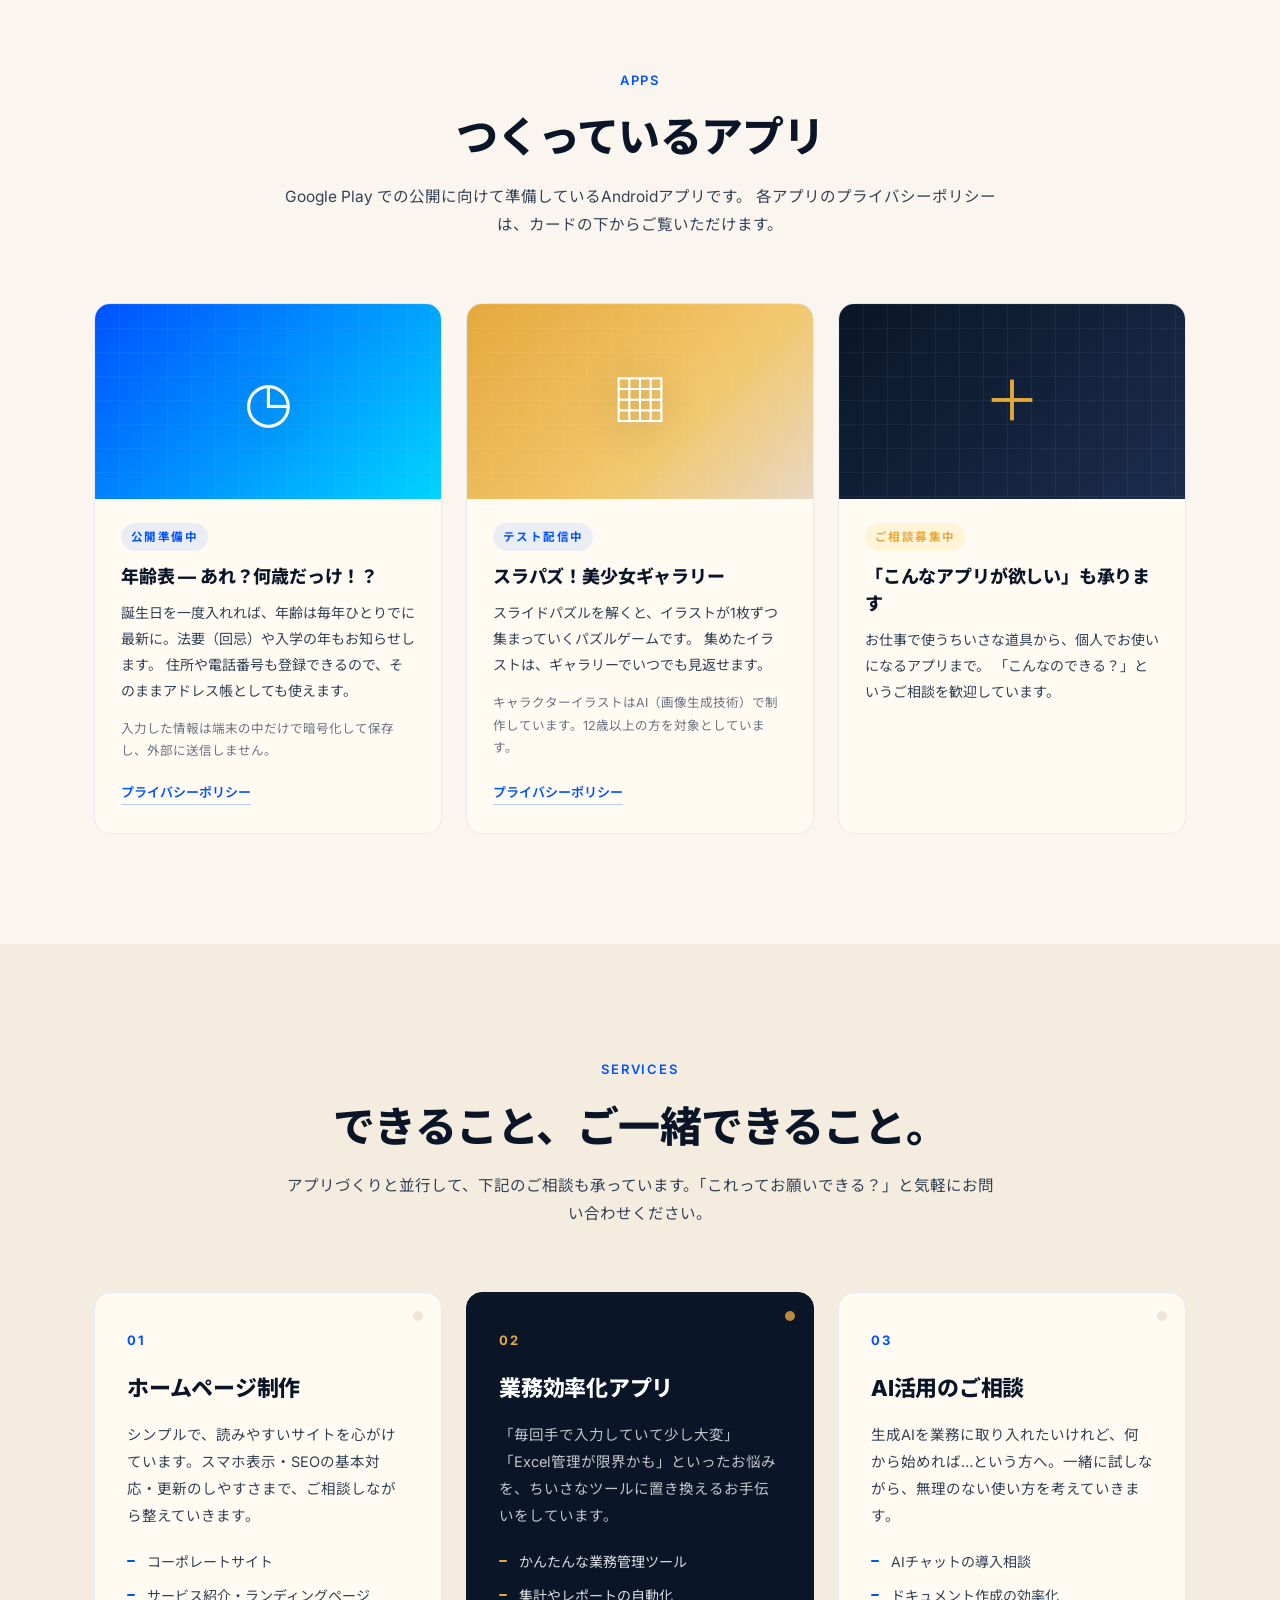
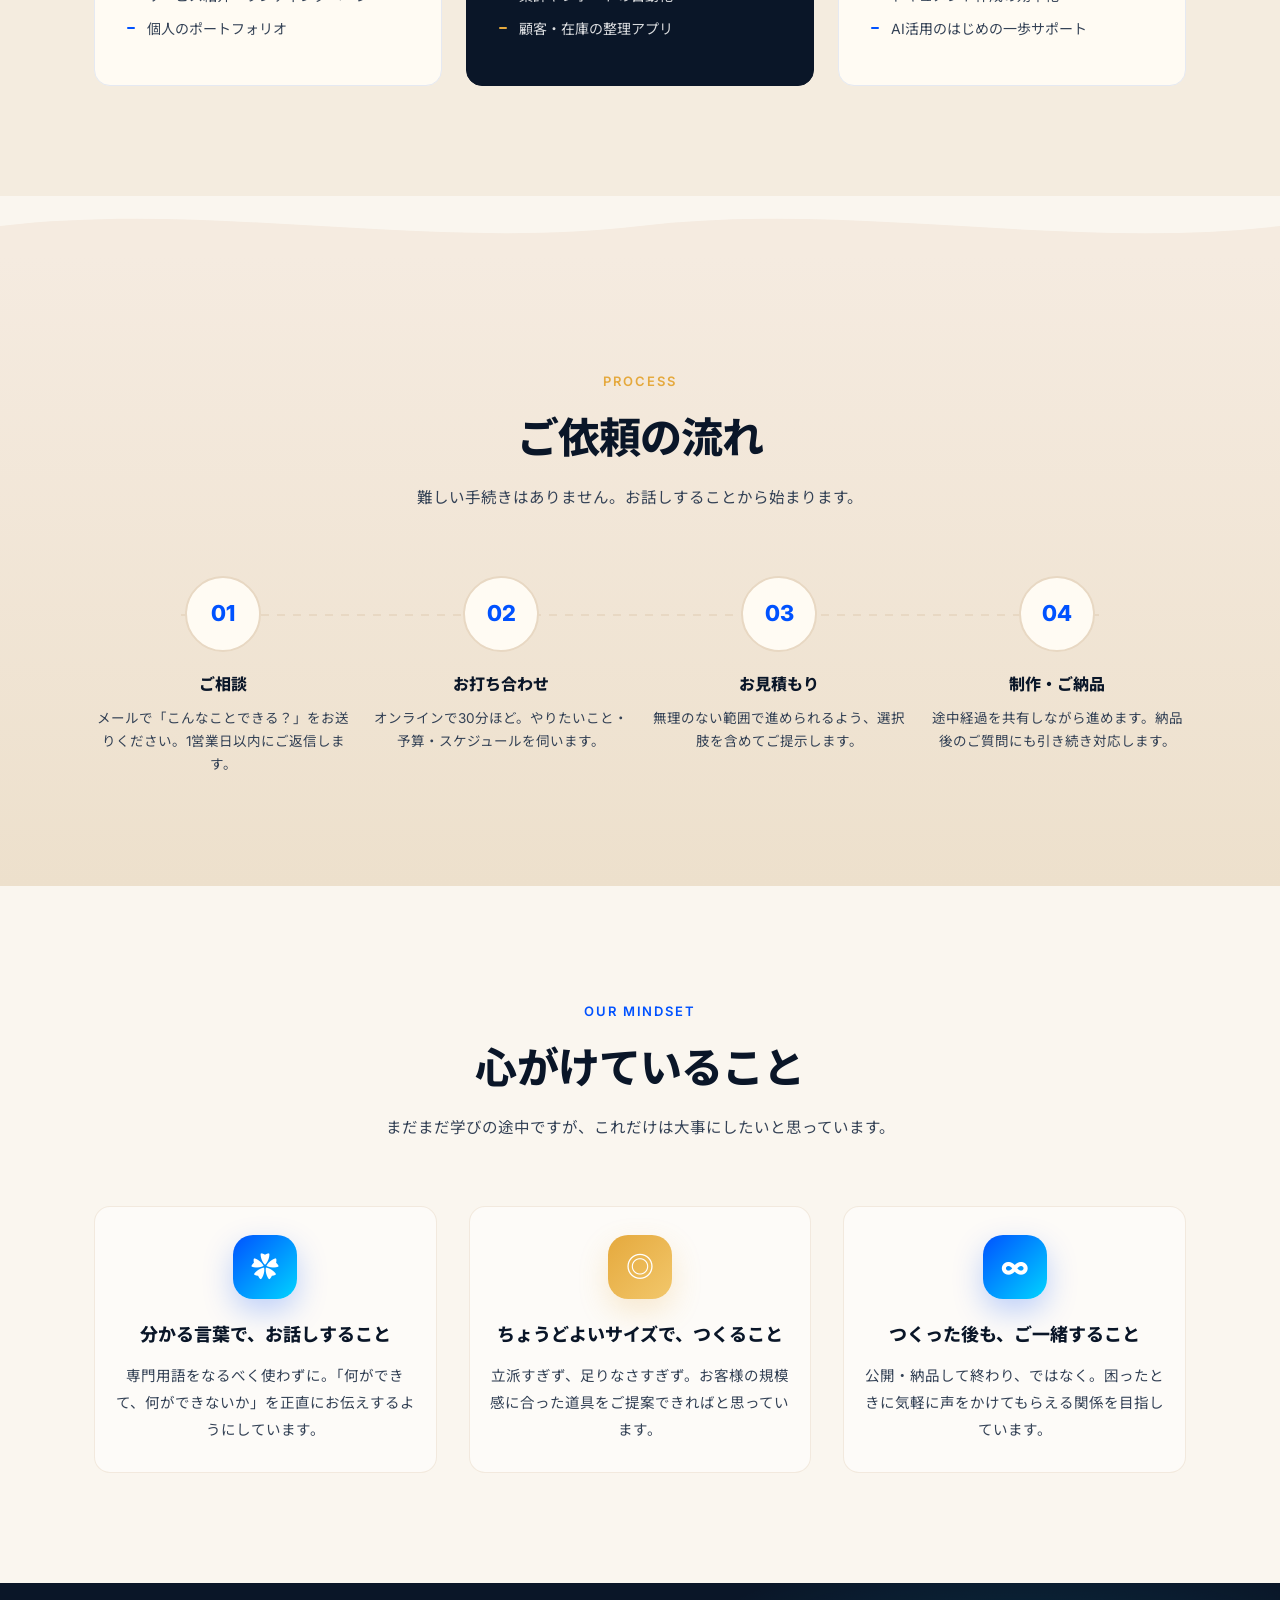
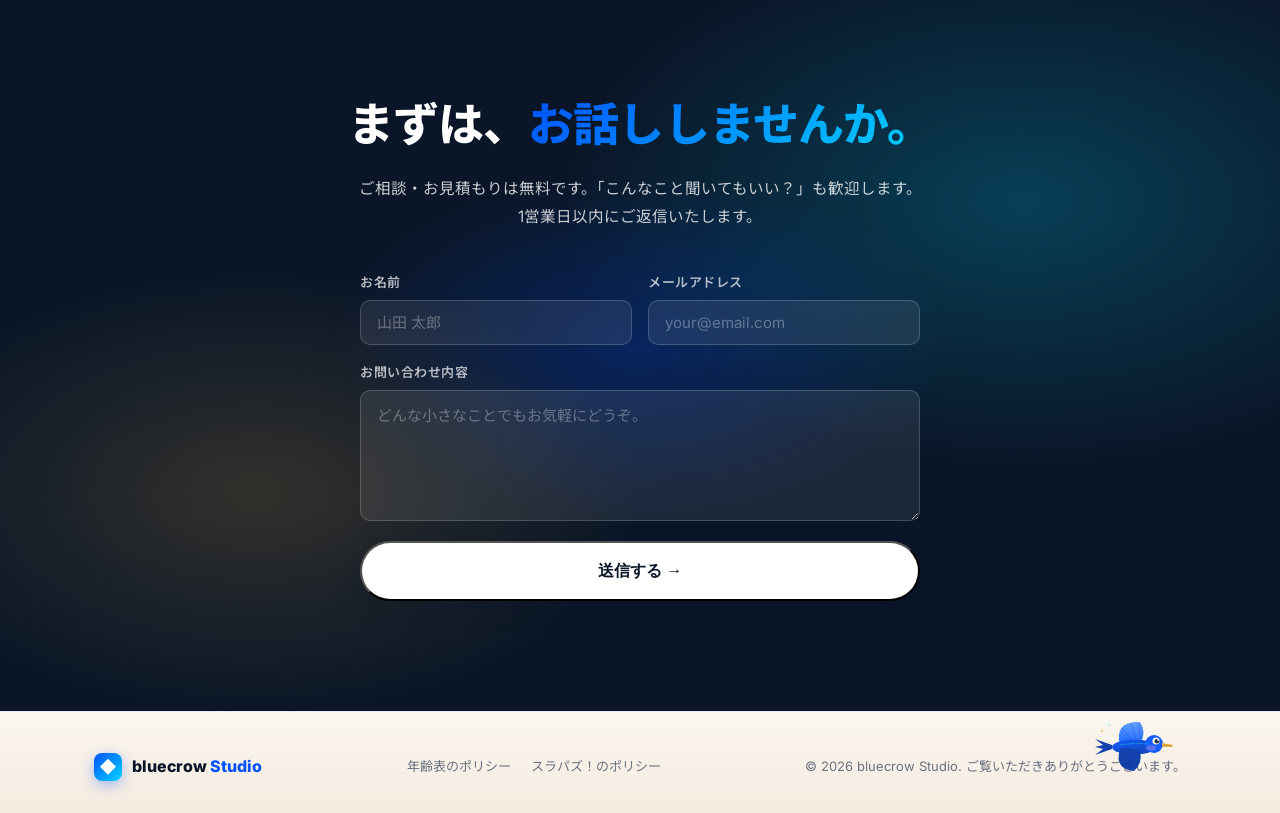
==== commit 8c5adfc7: "サイトをアプリ開発者サイトへ改訂 + 年齢表アプリのプライバシーポリシー設置 Google Play のデベロッパー名を「bluecrow Studio」に統一する方針(2026-07-27決定)に伴" ====
--- a/index.html
+++ b/index.html
@@ -3,29 +3,29 @@
 <head>
 <meta charset="UTF-8" />
 <meta name="viewport" content="width=device-width, initial-scale=1.0" />
-<meta name="description" content="bluecrow Studio — AIを学びながら、ホームページ制作・業務効率化アプリ開発をお手伝いしています。中小企業の「もう少し楽に」を、ご一緒に。" />
+<meta name="description" content="bluecrow Studio — Androidアプリをつくっています。あわせて、ホームページ制作・業務効率化アプリ開発のご相談も承っています。個人で、ひとつずつ丁寧に。" />
 <meta name="theme-color" content="#0052FF" />
 <meta name="format-detection" content="telephone=no" />
-<title>bluecrow Studio — AIと一緒に、お仕事をちょっと楽に。</title>
-
-<link rel="canonical" href="https://bluecrow365.com/" />
+<title>bluecrow Studio — アプリをつくっています。</title>
+
+<link rel="canonical" href="https://blue-crow365.com/" />
 <link rel="icon" type="image/svg+xml" href="favicon.svg" />
 <link rel="apple-touch-icon" href="favicon.svg" />
 
 <meta property="og:type" content="website" />
 <meta property="og:site_name" content="bluecrow Studio" />
 <meta property="og:locale" content="ja_JP" />
-<meta property="og:url" content="https://bluecrow365.com/" />
-<meta property="og:title" content="bluecrow Studio — AIと一緒に、お仕事をちょっと楽に。" />
-<meta property="og:description" content="ホームページ制作 / 業務効率化アプリ / AI活用のご相談。中小企業の「もう少し楽に」を、ご一緒に。" />
-<meta property="og:image" content="https://bluecrow365.com/og-image.svg" />
+<meta property="og:url" content="https://blue-crow365.com/" />
+<meta property="og:title" content="bluecrow Studio — アプリをつくっています。" />
+<meta property="og:description" content="Androidアプリの開発と、ホームページ制作・業務効率化のご相談。個人で、ひとつずつ丁寧に。" />
+<meta property="og:image" content="https://blue-crow365.com/og-image.svg" />
 <meta property="og:image:width" content="1200" />
 <meta property="og:image:height" content="630" />
 
 <meta name="twitter:card" content="summary_large_image" />
-<meta name="twitter:title" content="bluecrow Studio — AIと一緒に、お仕事をちょっと楽に。" />
-<meta name="twitter:description" content="ホームページ制作 / 業務効率化アプリ / AI活用のご相談。" />
-<meta name="twitter:image" content="https://bluecrow365.com/og-image.svg" />
+<meta name="twitter:title" content="bluecrow Studio — アプリをつくっています。" />
+<meta name="twitter:description" content="Androidアプリの開発と、ホームページ制作・業務効率化のご相談。" />
+<meta name="twitter:image" content="https://blue-crow365.com/og-image.svg" />
 
 <link rel="preconnect" href="https://fonts.googleapis.com">
 <link rel="preconnect" href="https://fonts.gstatic.com" crossorigin>
@@ -37,11 +37,11 @@
   "@context": "https://schema.org",
   "@type": "Organization",
   "name": "bluecrow Studio",
-  "url": "https://bluecrow365.com/",
-  "logo": "https://bluecrow365.com/favicon.svg",
-  "image": "https://bluecrow365.com/og-image.svg",
-  "description": "AIを活用したホームページ制作・業務効率化アプリ開発・AI活用のご相談を承る個人事業。",
-  "contactPoint": { "@type": "ContactPoint", "contactType": "customer service", "url": "https://bluecrow365.com/#contact" },
+  "url": "https://blue-crow365.com/",
+  "logo": "https://blue-crow365.com/favicon.svg",
+  "image": "https://blue-crow365.com/og-image.svg",
+  "description": "Androidアプリの開発と、ホームページ制作・業務効率化アプリ開発・AI活用のご相談を承る個人事業。",
+  "contactPoint": { "@type": "ContactPoint", "contactType": "customer service", "url": "https://blue-crow365.com/#contact" },
   "areaServed": "JP",
   "inLanguage": "ja"
 }
@@ -57,8 +57,8 @@
     </a>
     <nav class="nav" aria-label="メインナビゲーション">
       <a href="#about">はじめまして</a>
+      <a href="#apps">Apps</a>
       <a href="#services">Services</a>
-      <a href="#works">Works</a>
       <a href="#process">流れ</a>
       <a href="#contact" class="nav-cta">お問い合わせ</a>
     </nav>
@@ -84,18 +84,18 @@
     </span>
 
     <div class="container hero-inner">
-      <p class="eyebrow" data-fade>AI × Web × 業務改善</p>
+      <p class="eyebrow" data-fade>Android App × Web × AI</p>
       <h1 class="hero-title" data-fade>
-        AIと一緒に、<br />
-        <span class="grad">お仕事をちょっと楽に。</span>
+        つくったものを、<br />
+        <span class="grad">お届けしています。</span>
       </h1>
       <p class="hero-sub" data-fade>
-        ホームページ制作から、ちいさな業務効率化アプリまで。<br />
-        AIを学びながら、できることを少しずつ、ご一緒に。
+        Androidアプリの開発と、ホームページ制作・業務効率化のお手伝い。<br />
+        AIを学びながら、ひとつずつ丁寧に。
       </p>
       <div class="hero-cta" data-fade>
-        <a href="#contact" class="btn btn-primary">まずはお気軽にご相談</a>
-        <a href="#services" class="btn btn-ghost">できることを見る →</a>
+        <a href="#apps" class="btn btn-primary">アプリを見る</a>
+        <a href="#contact" class="btn btn-ghost">制作のご相談 →</a>
       </div>
       <p class="hero-note" data-fade>個人で運営しています。背伸びせず、丁寧にお話しします。</p>
     </div>
@@ -117,7 +117,7 @@
       <h2>はじめまして、bluecrow Studioです。</h2>
       <p>
         個人で運営している、ちいさな制作・開発のお店です。<br />
-        ホームページや業務アプリを、AIの力も借りながら作っています。
+        スマートフォン向けのアプリや、ホームページ・業務アプリを、AIの力も借りながら作っています。
       </p>
       <p>
         AIに関してはまだ勉強中で、専門家を名乗れる立場ではありません。<br />
@@ -132,14 +132,86 @@
     </div>
   </section>
 
+  <!-- APPS (公開アプリ) -->
+  <section id="apps" class="section">
+    <div class="container">
+      <div class="section-head" data-fade>
+        <p class="eyebrow">Apps</p>
+        <h2 class="section-title">つくっているアプリ</h2>
+        <p class="section-lead">
+          Google Play での公開に向けて準備しているAndroidアプリです。
+          各アプリのプライバシーポリシーは、カードの下からご覧いただけます。
+        </p>
+      </div>
+
+      <div class="works">
+        <article class="work-card" data-fade>
+          <div class="work-thumb work-thumb-blue" aria-hidden="true">
+            <span class="work-thumb-icon">◷</span>
+          </div>
+          <div class="work-body">
+            <p class="work-tag">公開準備中</p>
+            <h3 class="work-title">年齢表 — あれ？何歳だっけ！？</h3>
+            <p class="work-desc">
+              誕生日を一度入れれば、年齢は毎年ひとりでに最新に。法要（回忌）や入学の年もお知らせします。
+              住所や電話番号も登録できるので、そのままアドレス帳としても使えます。
+            </p>
+            <p class="work-meta">
+              入力した情報は端末の中だけで暗号化して保存し、外部に送信しません。
+            </p>
+            <nav class="work-links">
+              <a href="/privacy/nennrei.html">プライバシーポリシー</a>
+            </nav>
+          </div>
+        </article>
+
+        <article class="work-card" data-fade>
+          <div class="work-thumb work-thumb-warm" aria-hidden="true">
+            <span class="work-thumb-icon">▦</span>
+          </div>
+          <div class="work-body">
+            <p class="work-tag">テスト配信中</p>
+            <h3 class="work-title">スラパズ！美少女ギャラリー</h3>
+            <p class="work-desc">
+              スライドパズルを解くと、イラストが1枚ずつ集まっていくパズルゲームです。
+              集めたイラストは、ギャラリーでいつでも見返せます。
+            </p>
+            <p class="work-meta">
+              キャラクターイラストはAI（画像生成技術）で制作しています。12歳以上の方を対象としています。
+            </p>
+            <nav class="work-links">
+              <a href="https://bluecrow365.github.io/privacy.html"
+                 target="_blank" rel="noopener noreferrer">プライバシーポリシー</a>
+            </nav>
+          </div>
+        </article>
+
+        <a href="#contact" class="work-card work-card-cta" data-fade
+           aria-label="お問い合わせへ移動">
+          <div class="work-thumb work-thumb-dark" aria-hidden="true">
+            <span class="work-thumb-icon">＋</span>
+          </div>
+          <div class="work-body">
+            <p class="work-tag">ご相談募集中</p>
+            <h3 class="work-title">「こんなアプリが欲しい」も承ります</h3>
+            <p class="work-desc">
+              お仕事で使うちいさな道具から、個人でお使いになるアプリまで。
+              「こんなのできる？」というご相談を歓迎しています。
+            </p>
+          </div>
+        </a>
+      </div>
+    </div>
+  </section>
+
   <!-- SERVICES -->
-  <section id="services" class="section">
+  <section id="services" class="section section-alt">
     <div class="container">
       <div class="section-head" data-fade>
         <p class="eyebrow">Services</p>
         <h2 class="section-title">できること、ご一緒できること。</h2>
         <p class="section-lead">
-          下記は現在お受けしている領域です。「これってお願いできる？」と気軽にお問い合わせください。
+          アプリづくりと並行して、下記のご相談も承っています。「これってお願いできる？」と気軽にお問い合わせください。
         </p>
       </div>
 
@@ -182,55 +254,6 @@
             <li>AI活用のはじめの一歩サポート</li>
           </ul>
         </article>
-      </div>
-    </div>
-  </section>
-
-  <!-- WORKS (制作実績) -->
-  <section id="works" class="section section-alt">
-    <div class="container">
-      <div class="section-head" data-fade>
-        <p class="eyebrow">Works</p>
-        <h2 class="section-title">制作実績・サンプル</h2>
-        <p class="section-lead">
-          まだ少しずつ準備中です。試作HPやお客様にお作りした実例を、こちらに掲載していきます。
-        </p>
-      </div>
-
-      <div class="works">
-        <article class="work-card placeholder" data-fade>
-          <div class="work-thumb work-thumb-warm" aria-hidden="true">
-            <span class="work-thumb-icon">✿</span>
-          </div>
-          <div class="work-body">
-            <p class="work-tag">試作中</p>
-            <h3 class="work-title">温かみのあるサイトを準備中</h3>
-            <p class="work-desc">店舗様向けに、お店の魅力や雰囲気が伝わる、温かなトーンのサイトを試作しています。</p>
-          </div>
-        </article>
-
-        <article class="work-card placeholder" data-fade>
-          <div class="work-thumb work-thumb-blue" aria-hidden="true">
-            <span class="work-thumb-icon">✦</span>
-          </div>
-          <div class="work-body">
-            <p class="work-tag">準備中</p>
-            <h3 class="work-title">サンプルを順次公開予定</h3>
-            <p class="work-desc">業務改善ツールのデモや、ランディングページのサンプルも、こちらで順次ご紹介します。</p>
-          </div>
-        </article>
-
-        <a href="#contact" class="work-card placeholder work-card-cta" data-fade
-           aria-label="お問い合わせへ移動">
-          <div class="work-thumb work-thumb-dark" aria-hidden="true">
-            <span class="work-thumb-icon">＋</span>
-          </div>
-          <div class="work-body">
-            <p class="work-tag">募集中</p>
-            <h3 class="work-title">最初のお仕事、ご相談ください</h3>
-            <p class="work-desc">「こんなのできる？」というご相談を歓迎しています。試作の上、無料でご提案いたします。</p>
-          </div>
-        </a>
       </div>
     </div>
   </section>
@@ -357,6 +380,11 @@
       <span class="logo-mark" aria-hidden="true"></span>
       <span>bluecrow<span class="logo-accent"> Studio</span></span>
     </div>
+    <nav class="footer-links" aria-label="プライバシーポリシー">
+      <a href="/privacy/nennrei.html">年齢表のポリシー</a>
+      <a href="https://bluecrow365.github.io/privacy.html"
+         target="_blank" rel="noopener noreferrer">スラパズ！のポリシー</a>
+    </nav>
     <p class="copyright">© 2026 bluecrow Studio. ご覧いただきありがとうございます。</p>
 
     <!-- カラスSVG（かわいい飛翔） -->
--- a/styles.css
+++ b/styles.css
@@ -1,5 +1,5 @@
 /* ============================================
-   BlueCrow365 — main stylesheet
+   bluecrow Studio — main stylesheet
    ============================================ */
 
 :root {
@@ -496,6 +496,28 @@
   line-height: 1.85;
   margin: 0;
 }
+.work-meta {
+  font-size: 12.5px;
+  color: var(--muted);
+  margin-top: 14px;
+}
+.work-links {
+  display: flex;
+  flex-wrap: wrap;
+  gap: 8px 18px;
+  margin-top: auto;
+  padding-top: 18px;
+  font-size: 13px;
+  font-weight: 600;
+}
+.work-links a {
+  color: var(--blue);
+  border-bottom: 1px solid rgba(0, 82, 255, .28);
+  transition: border-color .2s, color .2s;
+}
+.work-links a:hover {
+  border-bottom-color: var(--blue);
+}
 
 /* ============ PROCESS (ご依頼の流れ) ============ */
 .process-list {
@@ -734,6 +756,21 @@
   font-size: 13px;
   color: var(--muted);
 }
+.footer-links {
+  display: flex;
+  flex-wrap: wrap;
+  gap: 6px 20px;
+  font-size: 13px;
+}
+.footer-links a {
+  color: var(--muted);
+  border-bottom: 1px solid transparent;
+  transition: color .2s, border-color .2s;
+}
+.footer-links a:hover {
+  color: var(--blue);
+  border-bottom-color: rgba(0, 82, 255, .3);
+}
 .footer-crow {
   position: absolute;
   right: 24px;
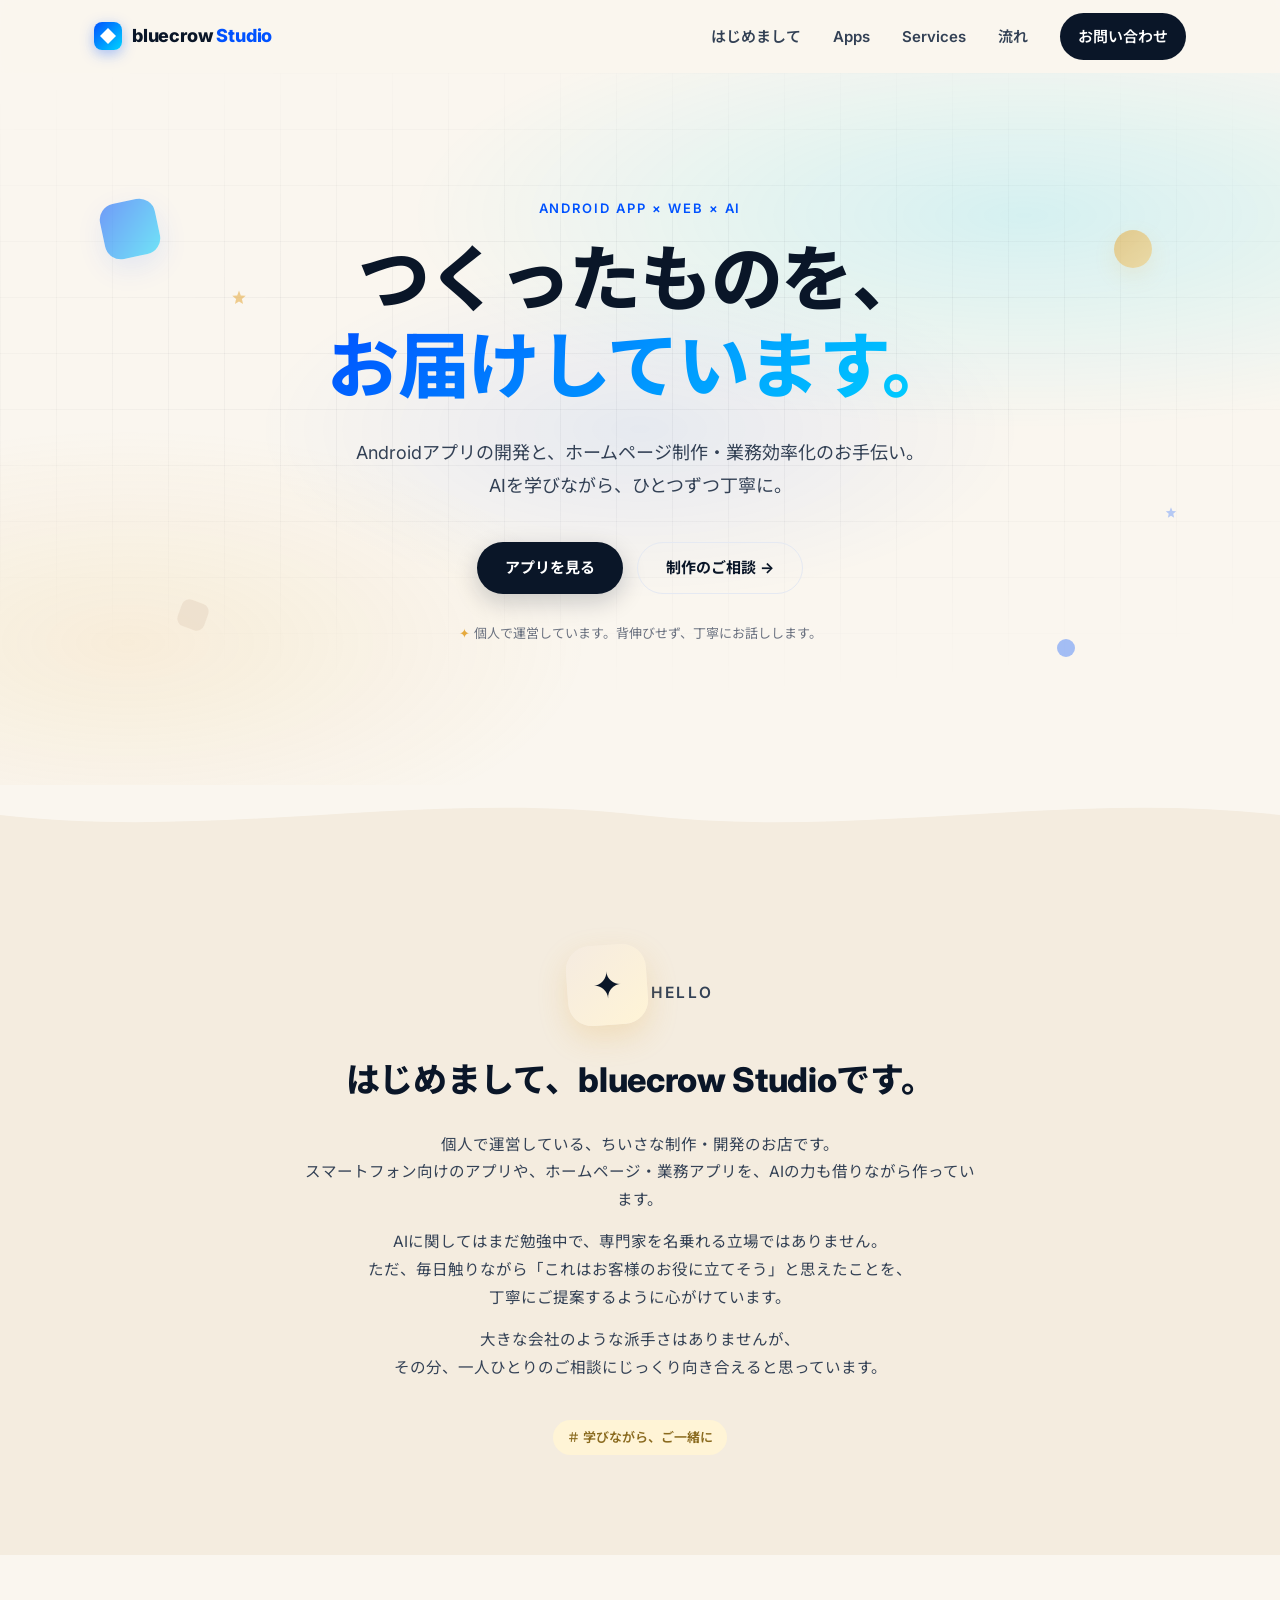
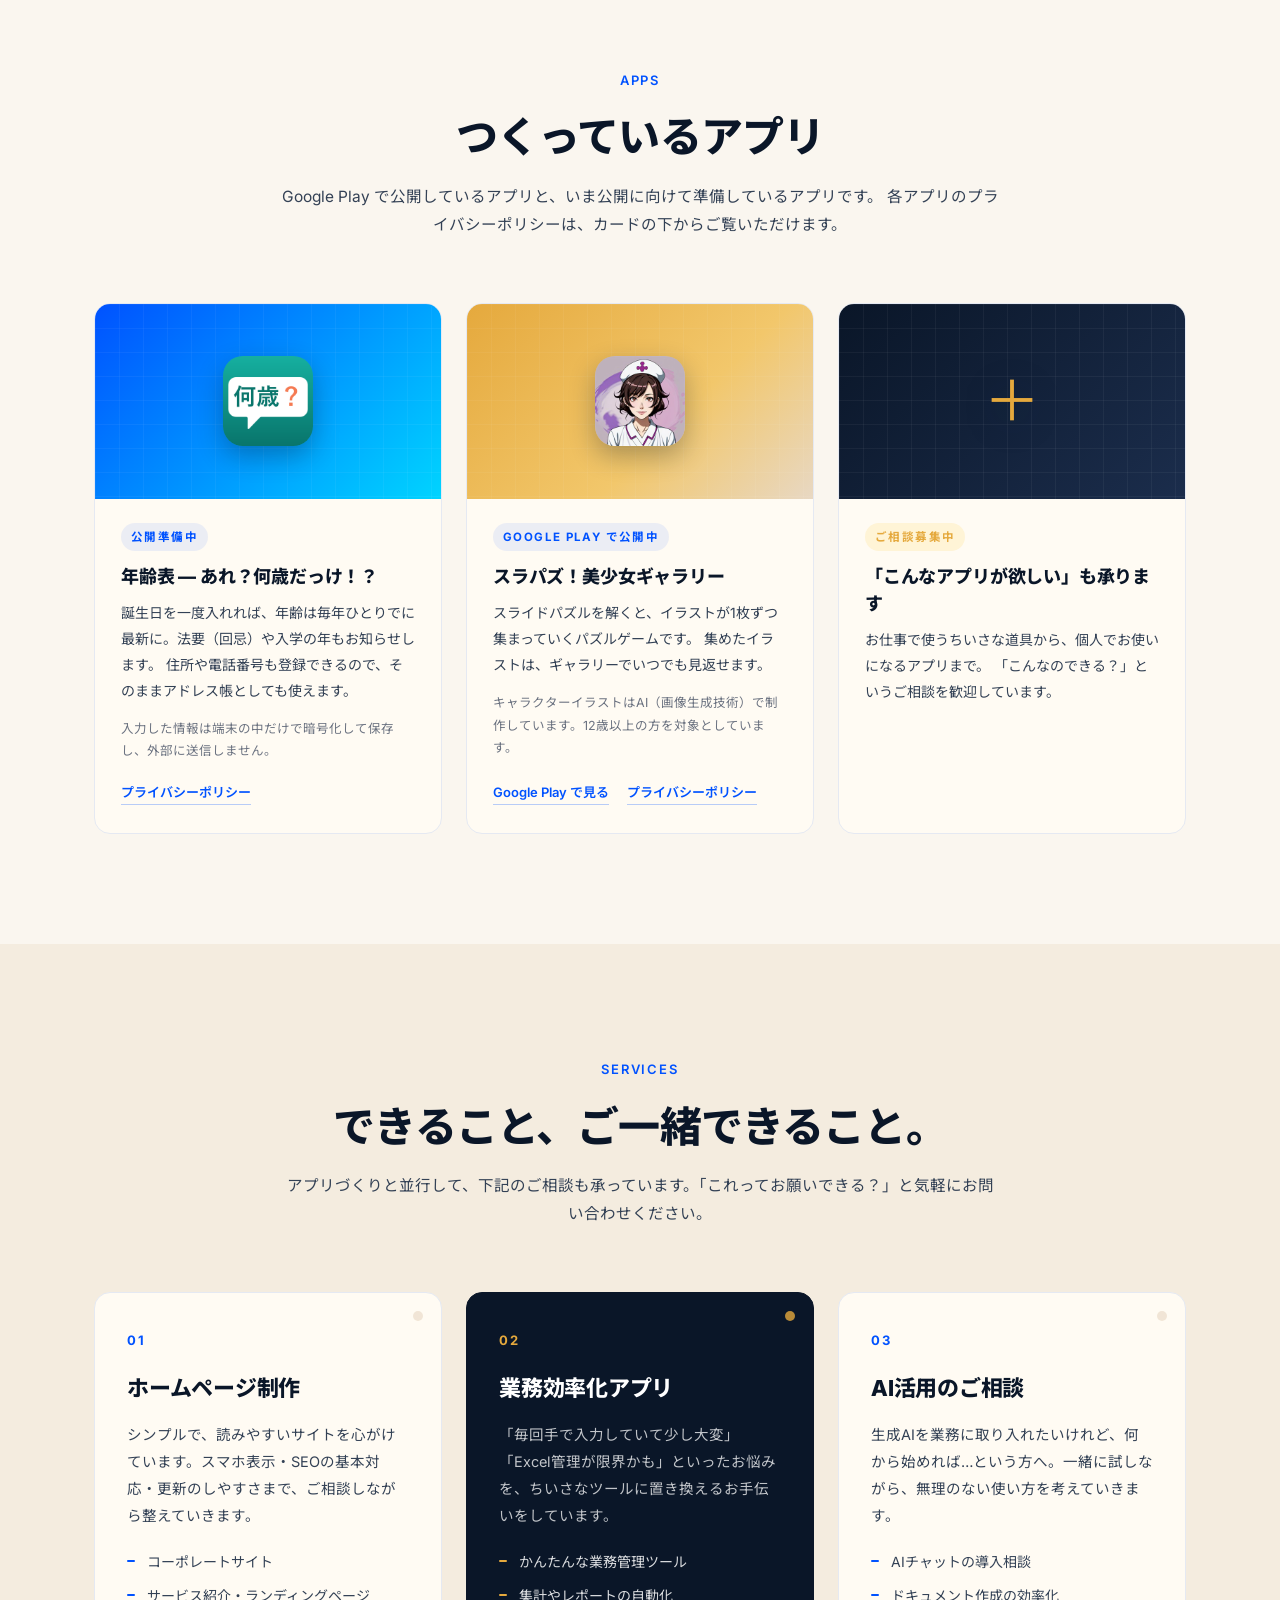
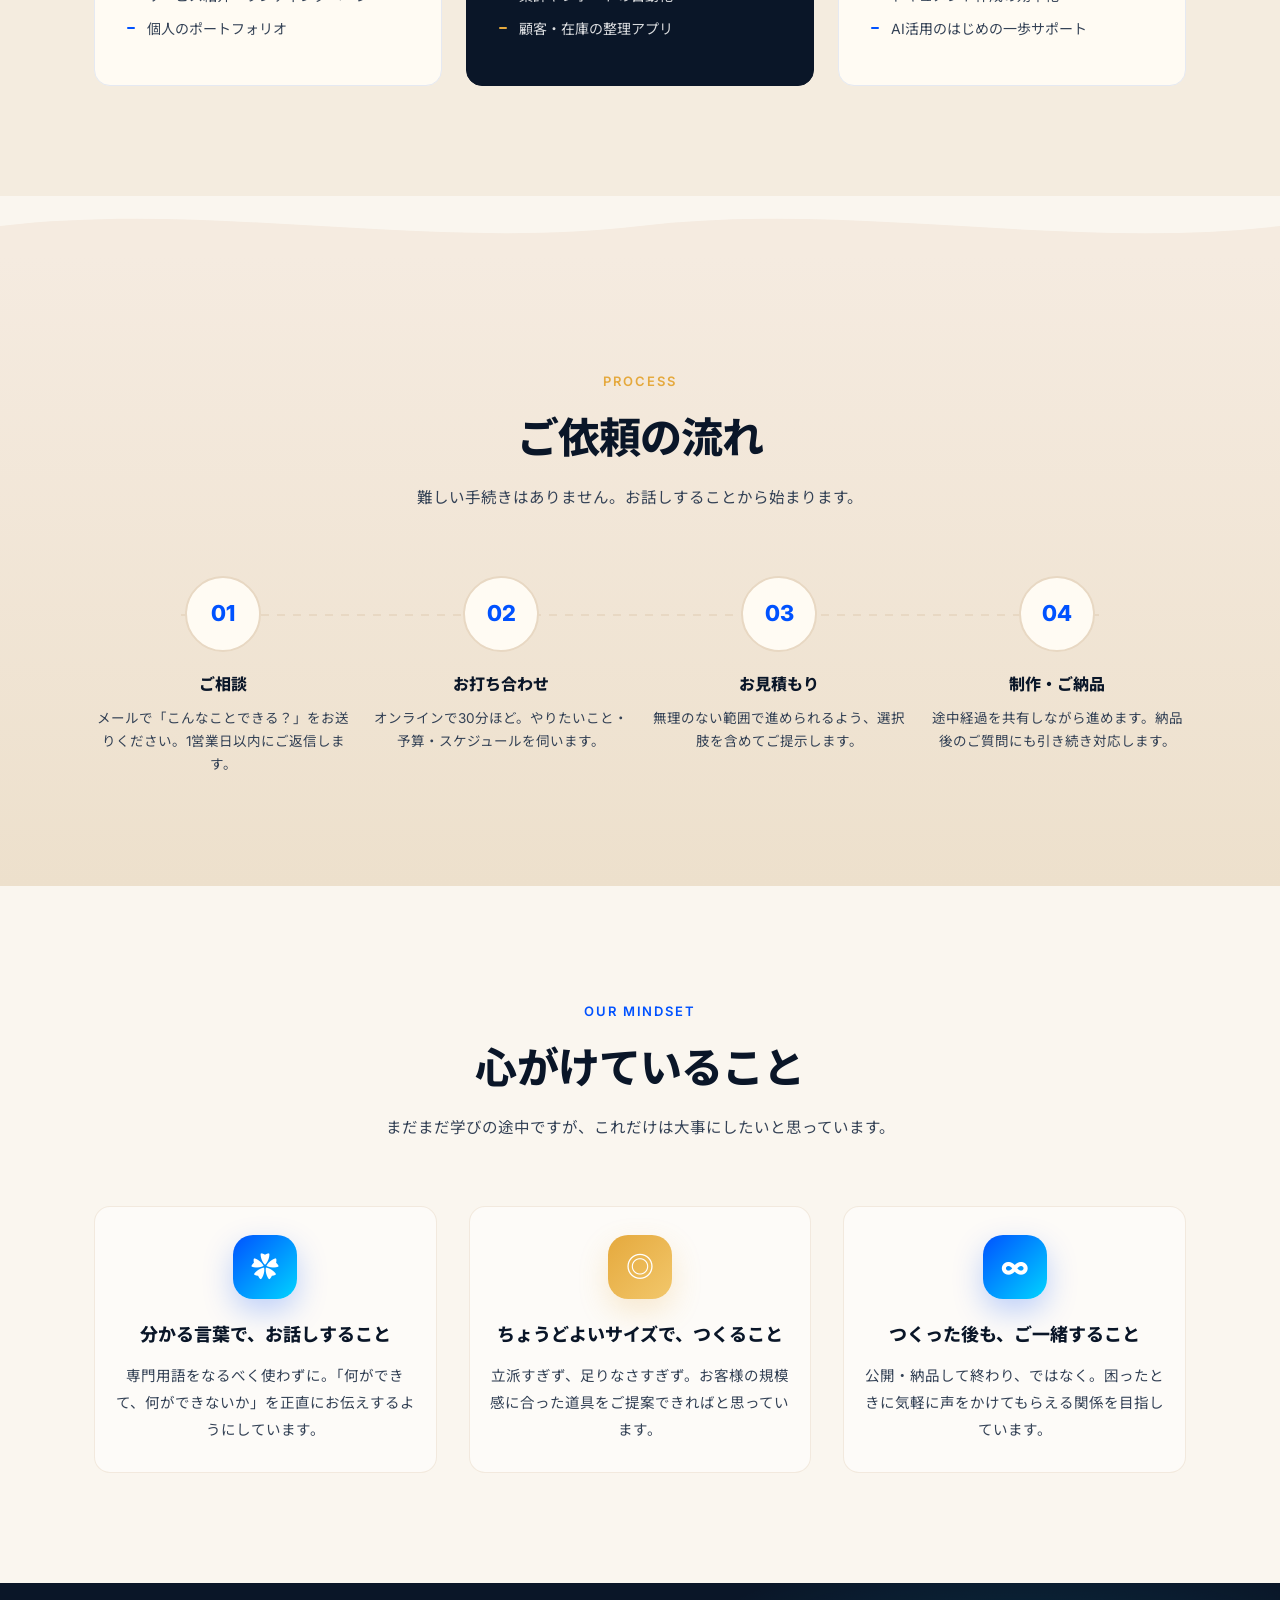
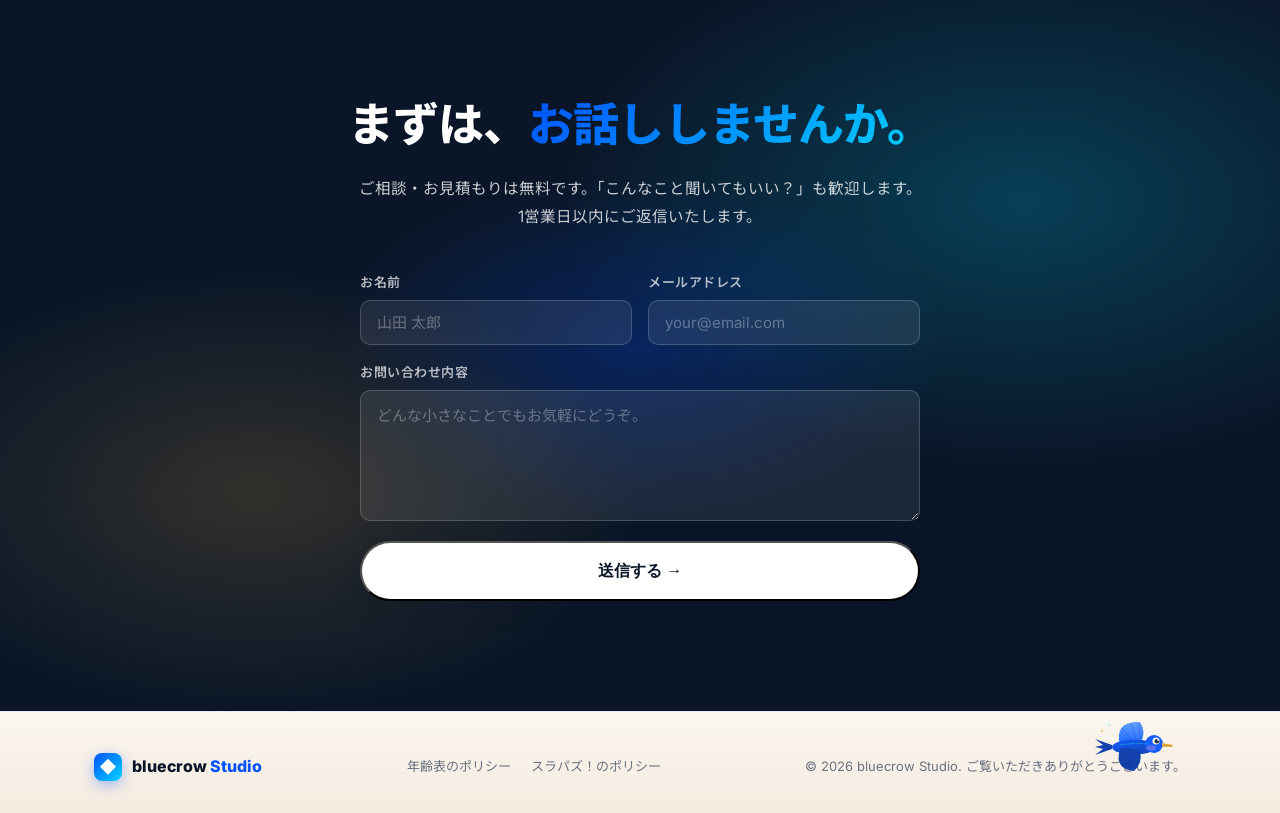
==== commit 347019d0: "Apps セクションにアプリアイコンを追加、スラパズ！を公開中表記へ更新 - assets/apps/ を新設し、年齢表とスラパズ！の Play アイコンを配置   (CSP が img-src 's" ====
--- a/index.html
+++ b/index.html
@@ -139,7 +139,7 @@
         <p class="eyebrow">Apps</p>
         <h2 class="section-title">つくっているアプリ</h2>
         <p class="section-lead">
-          Google Play での公開に向けて準備しているAndroidアプリです。
+          Google Play で公開しているアプリと、いま公開に向けて準備しているアプリです。
           各アプリのプライバシーポリシーは、カードの下からご覧いただけます。
         </p>
       </div>
@@ -147,7 +147,8 @@
       <div class="works">
         <article class="work-card" data-fade>
           <div class="work-thumb work-thumb-blue" aria-hidden="true">
-            <span class="work-thumb-icon">◷</span>
+            <img class="work-thumb-app" src="/assets/apps/nennrei.png" alt=""
+                 width="256" height="256" loading="lazy" decoding="async">
           </div>
           <div class="work-body">
             <p class="work-tag">公開準備中</p>
@@ -167,10 +168,11 @@
 
         <article class="work-card" data-fade>
           <div class="work-thumb work-thumb-warm" aria-hidden="true">
-            <span class="work-thumb-icon">▦</span>
+            <img class="work-thumb-app" src="/assets/apps/slidepuzzle.jpg" alt=""
+                 width="256" height="256" loading="lazy" decoding="async">
           </div>
           <div class="work-body">
-            <p class="work-tag">テスト配信中</p>
+            <p class="work-tag">Google Play で公開中</p>
             <h3 class="work-title">スラパズ！美少女ギャラリー</h3>
             <p class="work-desc">
               スライドパズルを解くと、イラストが1枚ずつ集まっていくパズルゲームです。
@@ -180,6 +182,8 @@
               キャラクターイラストはAI（画像生成技術）で制作しています。12歳以上の方を対象としています。
             </p>
             <nav class="work-links">
+              <a href="https://play.google.com/store/apps/details?id=com.momizigames.slidingpuzzle"
+                 target="_blank" rel="noopener noreferrer">Google Play で見る</a>
               <a href="https://bluecrow365.github.io/privacy.html"
                  target="_blank" rel="noopener noreferrer">プライバシーポリシー</a>
             </nav>
--- a/styles.css
+++ b/styles.css
@@ -457,6 +457,17 @@
 .work-thumb-warm .work-thumb-icon { color: #fff; }
 .work-thumb-dark .work-thumb-icon { color: var(--yellow); }
 
+/* アプリアイコンをサムネイル中央に置くとき */
+.work-thumb-app {
+  position: relative;
+  z-index: 1;
+  width: clamp(72px, 26%, 104px);
+  height: auto;
+  aspect-ratio: 1 / 1;
+  border-radius: 22%;
+  box-shadow: 0 10px 26px rgba(10, 22, 40, .3);
+}
+
 .work-card.placeholder .work-thumb-icon {
   opacity: .9;
 }
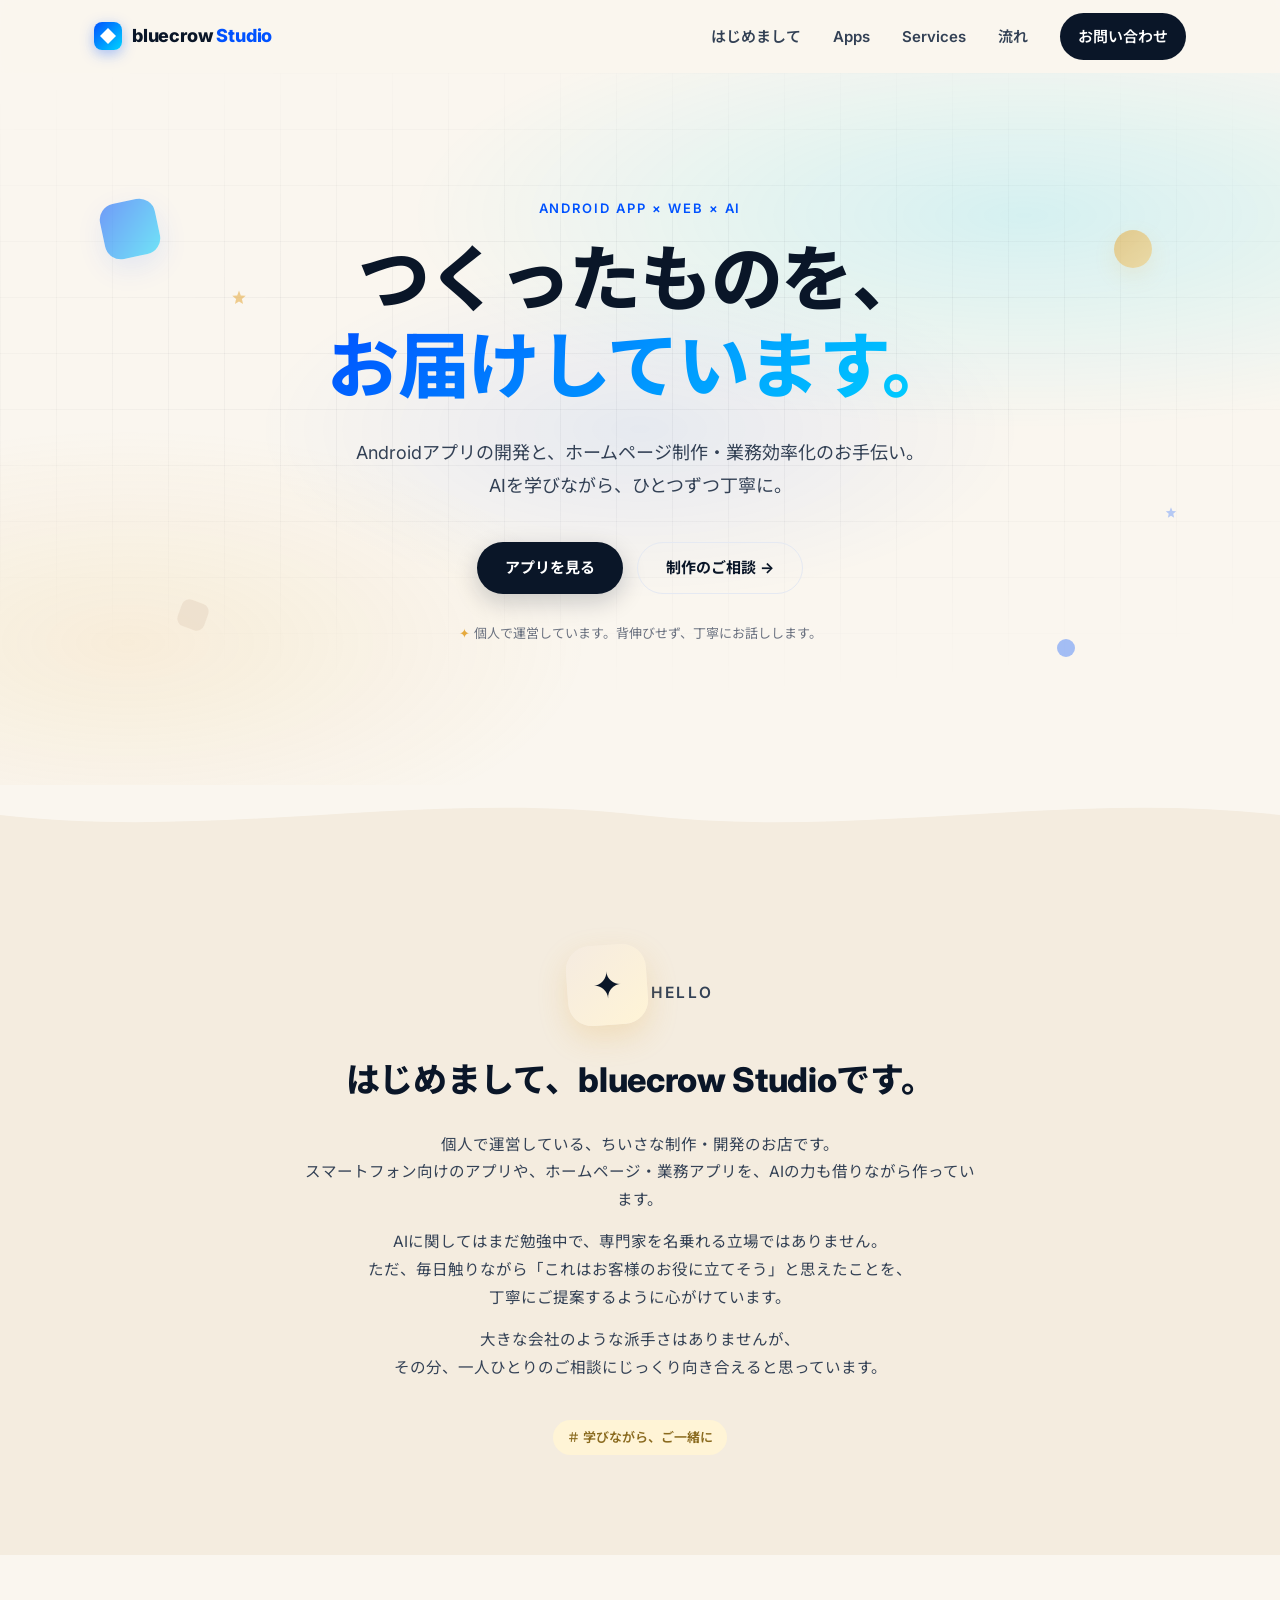
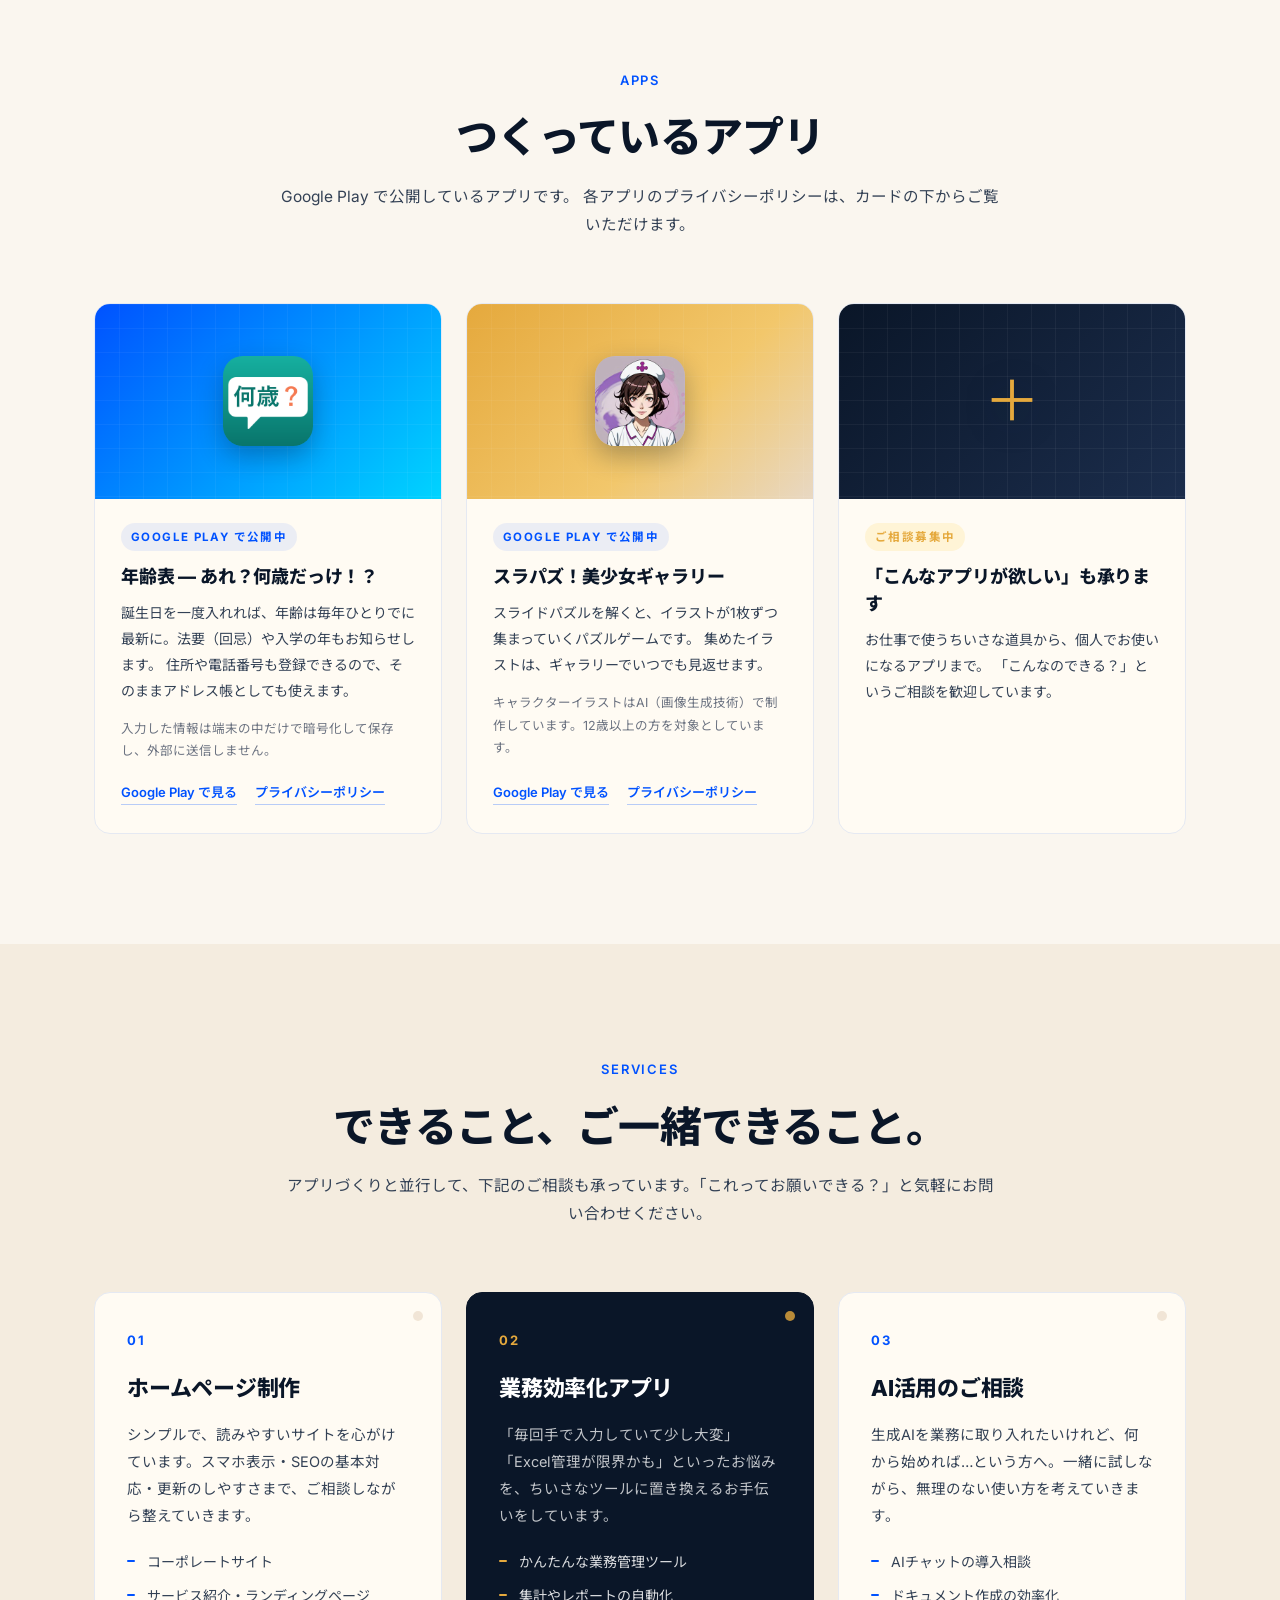
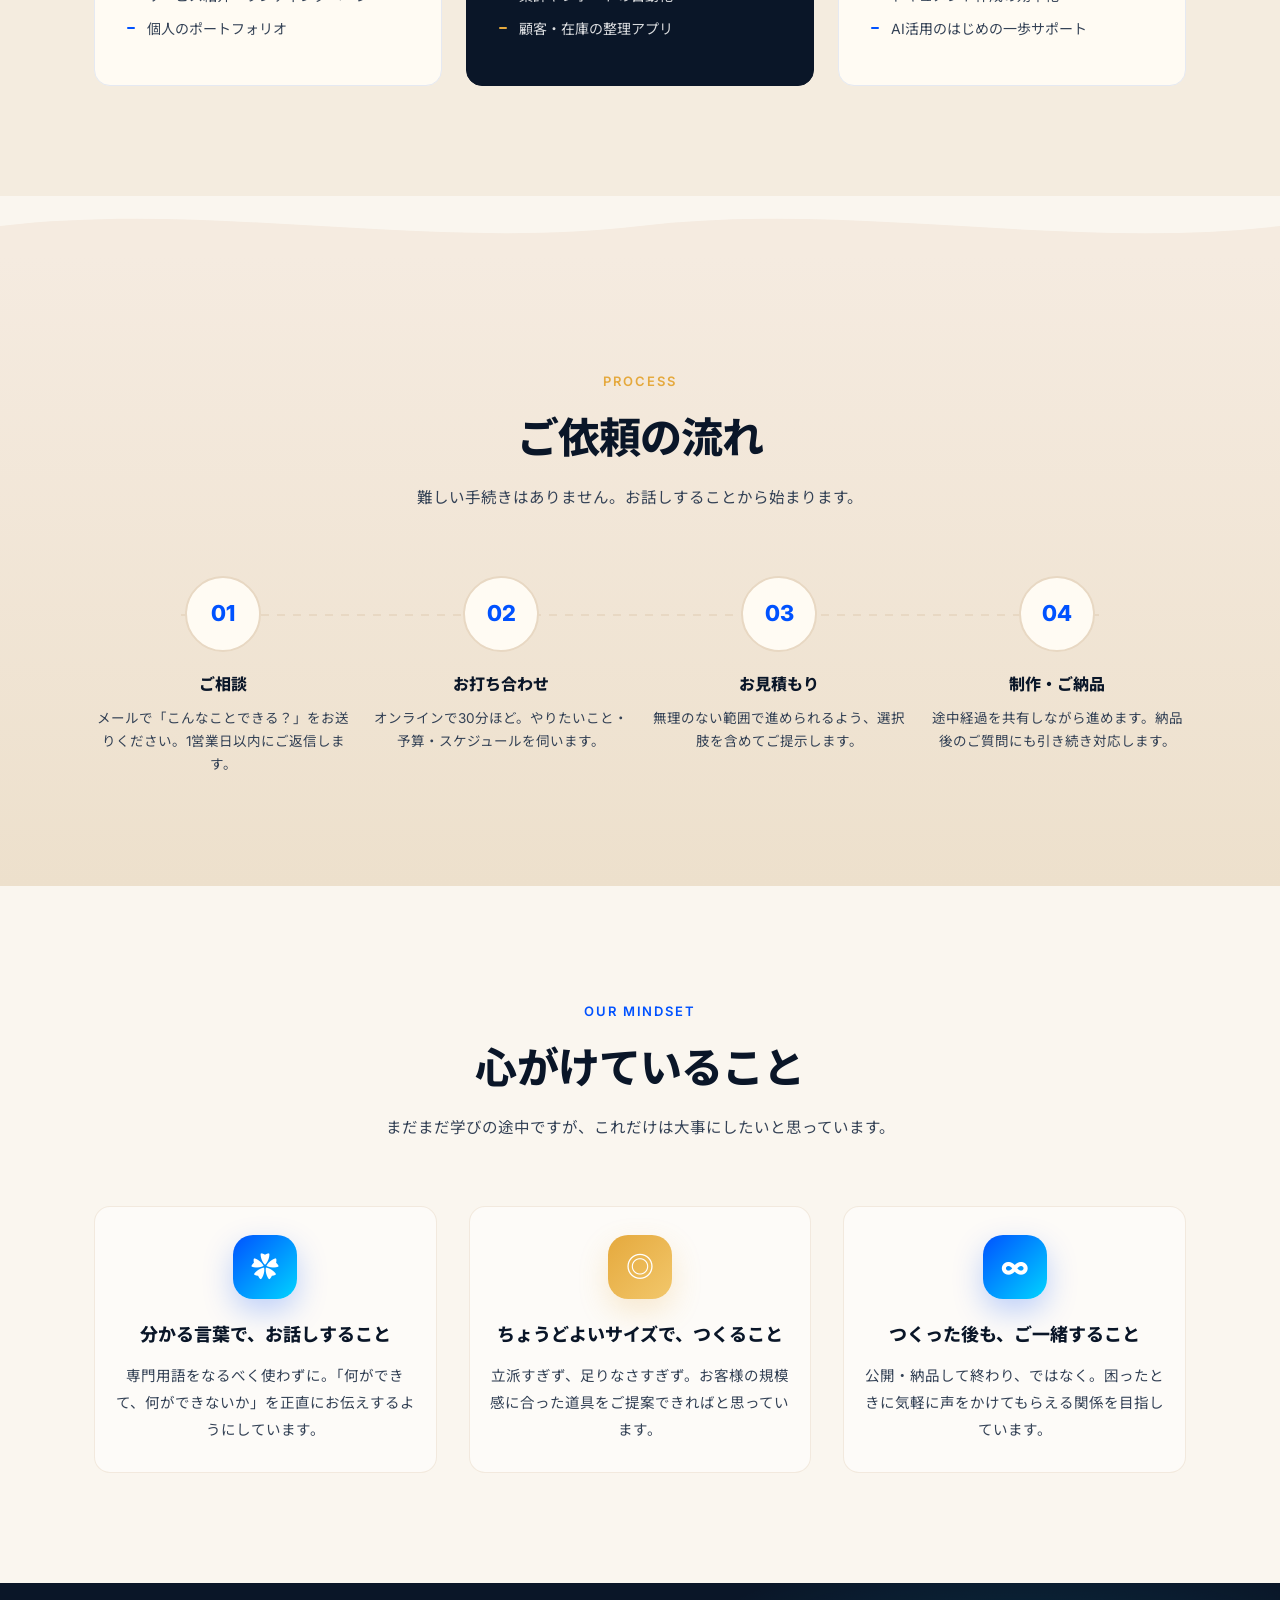
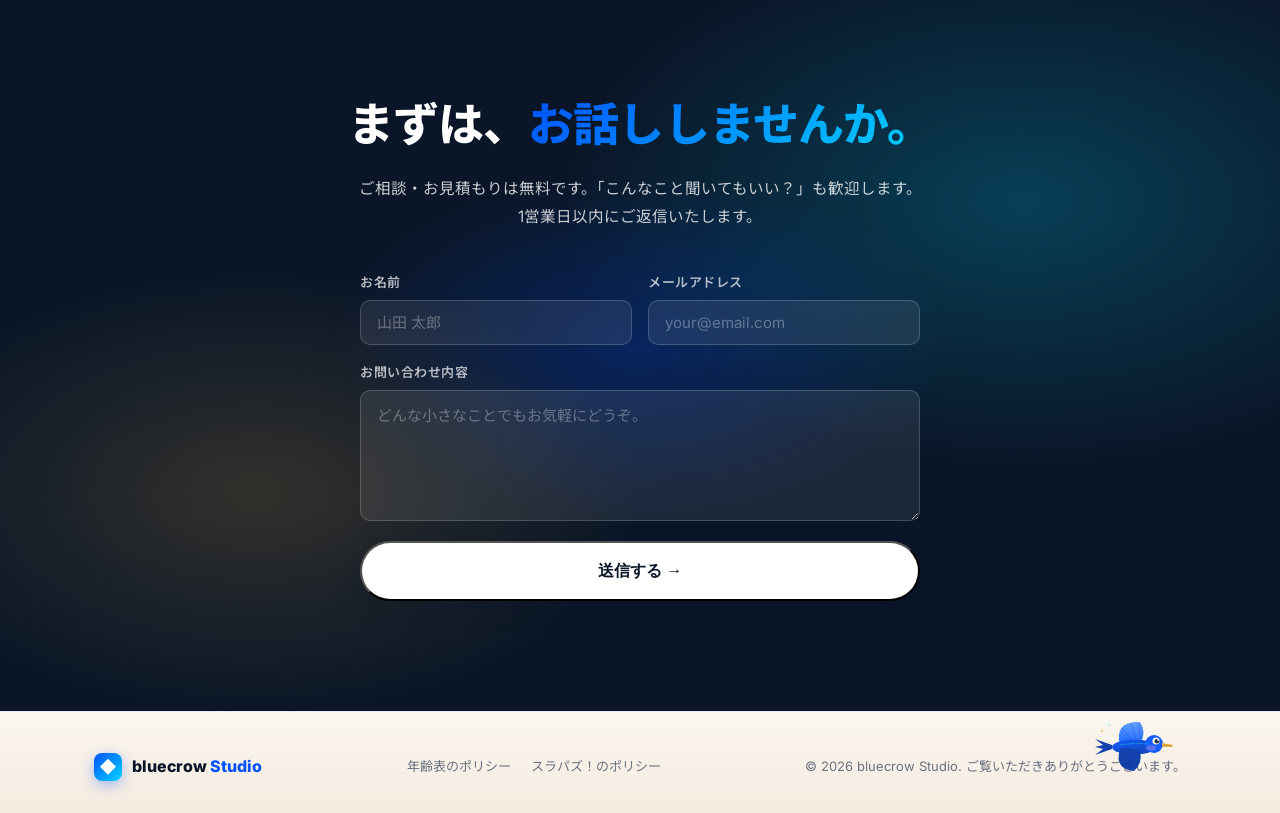
==== commit 22236ac5: "年齢表アプリを「公開準備中」から「Google Play で公開中」に直す Play で公開済みになったので、Apps セクションの表記を実態に合わせる。  - work-tag: 公開準備中 → G" ====
--- a/index.html
+++ b/index.html
@@ -30,7 +30,7 @@
 <link rel="preconnect" href="https://fonts.googleapis.com">
 <link rel="preconnect" href="https://fonts.gstatic.com" crossorigin>
 <link href="https://fonts.googleapis.com/css2?family=Inter:wght@400;600;800&family=Noto+Sans+JP:wght@400;600;800&display=swap" rel="stylesheet">
-<link rel="stylesheet" href="styles.css" />
+<link rel="stylesheet" href="styles.css?v=3" />
 
 <script type="application/ld+json">
 {
@@ -102,7 +102,7 @@
   </section>
 
   <!-- 波形仕切り -->
-  <div class="divider-wave" aria-hidden="true">
+  <div class="divider-wave divider-wave-soft" aria-hidden="true">
     <svg viewBox="0 0 1440 60" preserveAspectRatio="none">
       <path d="M0,30 C240,55 480,5 720,30 C960,55 1200,5 1440,30 L1440,60 L0,60 Z"
             fill="#F4ECDF"/>
@@ -139,7 +139,7 @@
         <p class="eyebrow">Apps</p>
         <h2 class="section-title">つくっているアプリ</h2>
         <p class="section-lead">
-          Google Play で公開しているアプリと、いま公開に向けて準備しているアプリです。
+          Google Play で公開しているアプリです。
           各アプリのプライバシーポリシーは、カードの下からご覧いただけます。
         </p>
       </div>
@@ -151,7 +151,7 @@
                  width="256" height="256" loading="lazy" decoding="async">
           </div>
           <div class="work-body">
-            <p class="work-tag">公開準備中</p>
+            <p class="work-tag">Google Play で公開中</p>
             <h3 class="work-title">年齢表 — あれ？何歳だっけ！？</h3>
             <p class="work-desc">
               誕生日を一度入れれば、年齢は毎年ひとりでに最新に。法要（回忌）や入学の年もお知らせします。
@@ -161,6 +161,8 @@
               入力した情報は端末の中だけで暗号化して保存し、外部に送信しません。
             </p>
             <nav class="work-links">
+              <a href="https://play.google.com/store/apps/details?id=com.momizi.nennrei"
+                 target="_blank" rel="noopener noreferrer">Google Play で見る</a>
               <a href="/privacy/nennrei.html">プライバシーポリシー</a>
             </nav>
           </div>
@@ -263,7 +265,7 @@
   </section>
 
   <!-- 波形仕切り -->
-  <div class="divider-wave" aria-hidden="true">
+  <div class="divider-wave divider-wave-sand" aria-hidden="true">
     <svg viewBox="0 0 1440 60" preserveAspectRatio="none">
       <path d="M0,30 C240,5 480,55 720,30 C960,5 1200,55 1440,30 L1440,60 L0,60 Z"
             fill="#F5EBE0"/>
--- a/styles.css
+++ b/styles.css
@@ -3,20 +3,43 @@
    ============================================ */
 
 :root {
+  /* ライト時の値。ダーク時の差し替えはファイル末尾の DARK MODE ブロックにまとめてある */
+  color-scheme: light dark;
+
+  /* ブランド色（ダークでも変えない。グラデ・アイコン・面の塗りに使う） */
   --blue: #0052FF;
   --blue-deep: #0033A8;
   --cyan: #00D4FF;
   --yellow: #E5A93D;
+
+  /* 文字として置く青。#0052FF は暗い地の上ではコントラスト不足なのでダーク時だけ明るくする */
+  --blue-text: #0052FF;
+  --blue-line: rgba(0, 82, 255, .28);
+  --tag-bg: rgba(0, 82, 255, .08);
+
   --yellow-soft: #FFF4D6;
+  --yellow-ink: #8A6A1E;
   --sand: #F5EBE0;
+  --sand-2: #EDE0CC;
   --sand-deep: #E8D8C3;
+
   --ink: #0A1628;
   --ink-soft: #334155;
+  /* 反転しない濃紺。白い面の上に置く文字用（ダーク時も白ボタンの中身は暗いまま） */
+  --ink-fixed: #0A1628;
   --muted: #6B7280;
+
   --bg: #FAF6EF;
   --bg-soft: #F4ECDF;
   --bg-card: #FFFBF3;
   --line: #E5E9F2;
+  /* 「濃紺を背景として使う」面。--ink は文字色専任なので混ぜないこと */
+  --surface-dark: #0A1628;
+  --header-bg: rgba(250, 246, 239, .85);
+  --grid-line: rgba(10, 22, 40, .04);
+  --feature-bg: rgba(255, 255, 255, .55);
+  --feature-border: rgba(232, 216, 195, .5);
+
   --grad: linear-gradient(135deg, var(--blue) 0%, var(--cyan) 100%);
   --grad-warm: linear-gradient(135deg, var(--yellow) 0%, #F2C76B 100%);
   --shadow-sm: 0 2px 12px rgba(10, 22, 40, .06);
@@ -56,7 +79,7 @@
   font-weight: 600;
   letter-spacing: .15em;
   text-transform: uppercase;
-  color: var(--blue);
+  color: var(--blue-text);
   margin-bottom: 16px;
 }
 .eyebrow-warm { color: var(--yellow); }
@@ -77,7 +100,7 @@
 /* ============ HEADER ============ */
 .site-header {
   position: sticky; top: 0; z-index: 50;
-  background: rgba(250, 246, 239, .85);
+  background: var(--header-bg);
   backdrop-filter: saturate(180%) blur(14px);
   -webkit-backdrop-filter: saturate(180%) blur(14px);
   border-bottom: 1px solid transparent;
@@ -109,16 +132,16 @@
   background: #fff;
   clip-path: polygon(50% 0%, 100% 50%, 50% 100%, 0% 50%);
 }
-.logo-accent { color: var(--blue); }
+.logo-accent { color: var(--blue-text); }
 
 .nav {
   display: flex; align-items: center; gap: 32px;
   font-size: 15px; font-weight: 600;
 }
 .nav a { color: var(--ink-soft); transition: color .2s; }
-.nav a:hover { color: var(--blue); }
+.nav a:hover { color: var(--blue-text); }
 .nav .nav-cta {
-  background: var(--ink);
+  background: var(--surface-dark);
   color: #fff;
   padding: 10px 18px;
   border-radius: 999px;
@@ -149,8 +172,8 @@
   content: "";
   position: absolute; inset: 0;
   background-image:
-    linear-gradient(rgba(10, 22, 40, .04) 1px, transparent 1px),
-    linear-gradient(90deg, rgba(10, 22, 40, .04) 1px, transparent 1px);
+    linear-gradient(var(--grid-line) 1px, transparent 1px),
+    linear-gradient(90deg, var(--grid-line) 1px, transparent 1px);
   background-size: 56px 56px;
   mask-image: radial-gradient(ellipse 100% 60% at 50% 40%, #000 30%, transparent 80%);
   -webkit-mask-image: radial-gradient(ellipse 100% 60% at 50% 40%, #000 30%, transparent 80%);
@@ -223,7 +246,7 @@
   white-space: nowrap;
 }
 .btn-primary {
-  background: var(--ink);
+  background: var(--surface-dark);
   color: #fff;
   box-shadow: 0 8px 24px rgba(10, 22, 40, .2);
 }
@@ -238,8 +261,8 @@
   border: 1.5px solid var(--line);
 }
 .btn-ghost:hover {
-  border-color: var(--blue);
-  color: var(--blue);
+  border-color: var(--blue-text);
+  color: var(--blue-text);
   transform: translateY(-2px);
 }
 .btn-lg { height: 60px; padding: 0 36px; font-size: 16px; }
@@ -248,7 +271,7 @@
 .section { padding: 110px 0; position: relative; }
 .section-alt { background: var(--bg-soft); }
 .section-sand {
-  background: linear-gradient(180deg, var(--sand) 0%, #EDE0CC 100%);
+  background: linear-gradient(180deg, var(--sand) 0%, var(--sand-2) 100%);
 }
 .section-head { text-align: center; max-width: 720px; margin: 0 auto 64px; }
 .section-title {
@@ -272,6 +295,9 @@
   line-height: 0;
 }
 .divider-wave svg { width: 100%; height: 100%; display: block; }
+/* svg の fill 属性より CSS 側が優先されるので、色の指定はここに集約する */
+.divider-wave-soft svg path { fill: var(--bg-soft); }
+.divider-wave-sand svg path { fill: var(--sand); }
 
 /* ============ INTRO (はじめまして) ============ */
 .intro {
@@ -311,7 +337,7 @@
   margin-top: 24px;
   padding: 6px 14px;
   background: var(--yellow-soft);
-  color: #8A6A1E;
+  color: var(--yellow-ink);
   border-radius: 999px;
   font-size: 13px;
   font-weight: 600;
@@ -355,9 +381,9 @@
 }
 .card:hover::before { transform: scaleX(1); }
 .card-feature {
-  background: var(--ink);
+  background: var(--surface-dark);
   color: #fff;
-  border-color: var(--ink);
+  border-color: var(--surface-dark);
 }
 .card-feature .card-desc { color: rgba(255,255,255, .75); }
 .card-feature .card-list li { color: rgba(255,255,255, .85); }
@@ -367,7 +393,7 @@
 
 .card-num {
   font-size: 13px; font-weight: 700; letter-spacing: .15em;
-  color: var(--blue);
+  color: var(--blue-text);
   margin-bottom: 16px;
 }
 .card-title {
@@ -392,7 +418,7 @@
   content: "";
   position: absolute; left: 0; top: 11px;
   width: 8px; height: 2px;
-  background: var(--blue);
+  background: var(--blue-text);
   border-radius: 2px;
 }
 
@@ -445,7 +471,7 @@
   background: var(--grad);
 }
 .work-thumb-dark {
-  background: linear-gradient(135deg, var(--ink) 0%, #1B2D4C 100%);
+  background: linear-gradient(135deg, var(--surface-dark) 0%, #1B2D4C 100%);
 }
 .work-thumb-icon {
   font-size: 56px;
@@ -484,8 +510,8 @@
   font-weight: 700;
   letter-spacing: .12em;
   text-transform: uppercase;
-  color: var(--blue);
-  background: rgba(0, 82, 255, .08);
+  color: var(--blue-text);
+  background: var(--tag-bg);
   padding: 4px 10px;
   border-radius: 999px;
   margin-bottom: 12px;
@@ -522,12 +548,12 @@
   font-weight: 600;
 }
 .work-links a {
-  color: var(--blue);
-  border-bottom: 1px solid rgba(0, 82, 255, .28);
+  color: var(--blue-text);
+  border-bottom: 1px solid var(--blue-line);
   transition: border-color .2s, color .2s;
 }
 .work-links a:hover {
-  border-bottom-color: var(--blue);
+  border-bottom-color: var(--blue-text);
 }
 
 /* ============ PROCESS (ご依頼の流れ) ============ */
@@ -560,7 +586,7 @@
   background: var(--bg-card);
   border: 2px solid var(--sand-deep);
   font-weight: 800; font-size: 22px;
-  color: var(--blue);
+  color: var(--blue-text);
   margin: 0 auto 18px;
   position: relative;
   transition: transform .3s, border-color .3s, color .3s;
@@ -600,8 +626,8 @@
   text-align: center;
   padding: 28px 20px;
   border-radius: var(--radius);
-  background: rgba(255, 255, 255, .55);
-  border: 1px solid rgba(232, 216, 195, .5);
+  background: var(--feature-bg);
+  border: 1px solid var(--feature-border);
   transition: transform .3s, box-shadow .3s;
 }
 .feature:hover {
@@ -634,7 +660,7 @@
 
 /* ============ CTA ============ */
 .cta {
-  background: var(--ink);
+  background: var(--surface-dark);
   color: #fff;
   position: relative;
   overflow: hidden;
@@ -666,10 +692,10 @@
   margin-bottom: 40px;
 }
 .cta .btn-primary {
-  background: #fff; color: var(--ink);
+  background: #fff; color: var(--ink-fixed);
 }
 .cta .btn-primary:hover {
-  background: var(--yellow); color: var(--ink);
+  background: var(--yellow); color: var(--ink-fixed);
 }
 .cta-noscript {
   margin-top: 16px;
@@ -779,8 +805,8 @@
   transition: color .2s, border-color .2s;
 }
 .footer-links a:hover {
-  color: var(--blue);
-  border-bottom-color: rgba(0, 82, 255, .3);
+  color: var(--blue-text);
+  border-bottom-color: var(--blue-line);
 }
 .footer-crow {
   position: absolute;
@@ -836,3 +862,50 @@
   [data-fade] { opacity: 1; transform: none; }
   .float-shape, .footer-crow { animation: none; }
 }
+
+/* ============ DARK MODE ============
+   OS/ブラウザがダークのときの配色。原則ここでトークンを差し替えるだけで全体が追従する。
+   :root に新しい色を足したら、ダーク時の値もここに必ず書くこと。 */
+@media (prefers-color-scheme: dark) {
+  :root {
+    --blue-text: #7AB0FF;
+    --blue-line: rgba(122, 176, 255, .35);
+    --tag-bg: rgba(122, 176, 255, .14);
+
+    --yellow: #F0B851;
+    --yellow-soft: #3A2E14;
+    --yellow-ink: #F3CE7C;
+    --sand: #131D2E;
+    --sand-2: #0E1725;
+    --sand-deep: #2B3750;
+
+    --ink: #E9EEF7;
+    --ink-soft: #B6C2D6;
+    --muted: #8C99AE;
+
+    --bg: #0B1524;
+    --bg-soft: #101B2C;
+    --bg-card: #131E32;
+    --line: #24324C;
+    --surface-dark: #1B2A45;
+    --header-bg: rgba(11, 21, 36, .85);
+    --grid-line: rgba(255, 255, 255, .05);
+    --feature-bg: rgba(255, 255, 255, .04);
+    --feature-border: rgba(255, 255, 255, .09);
+
+    --shadow-sm: 0 2px 12px rgba(0, 0, 0, .5);
+    --shadow-md: 0 12px 40px rgba(0, 0, 0, .55);
+    --shadow-warm: 0 12px 30px rgba(0, 0, 0, .45);
+  }
+
+  /* 濃紺ボタンは暗い地の上で沈むため、主ボタンだけブランド青に置き換える
+     （.cta .btn-primary は詳細度が上なので白ボタンのまま残る） */
+  .btn-primary { background: var(--blue); box-shadow: 0 8px 24px rgba(0, 82, 255, .35); }
+  .btn-primary:hover { background: var(--cyan); color: var(--ink-fixed); }
+  .nav .nav-cta { background: var(--blue); }
+  .nav .nav-cta:hover { background: var(--cyan); color: var(--ink-fixed); }
+
+  /* 装飾（星・カラス）は濃紺で描かれていて暗い地に埋もれるので持ち上げる */
+  .float-shape.star svg,
+  .footer-crow { filter: brightness(1.3); }
+}
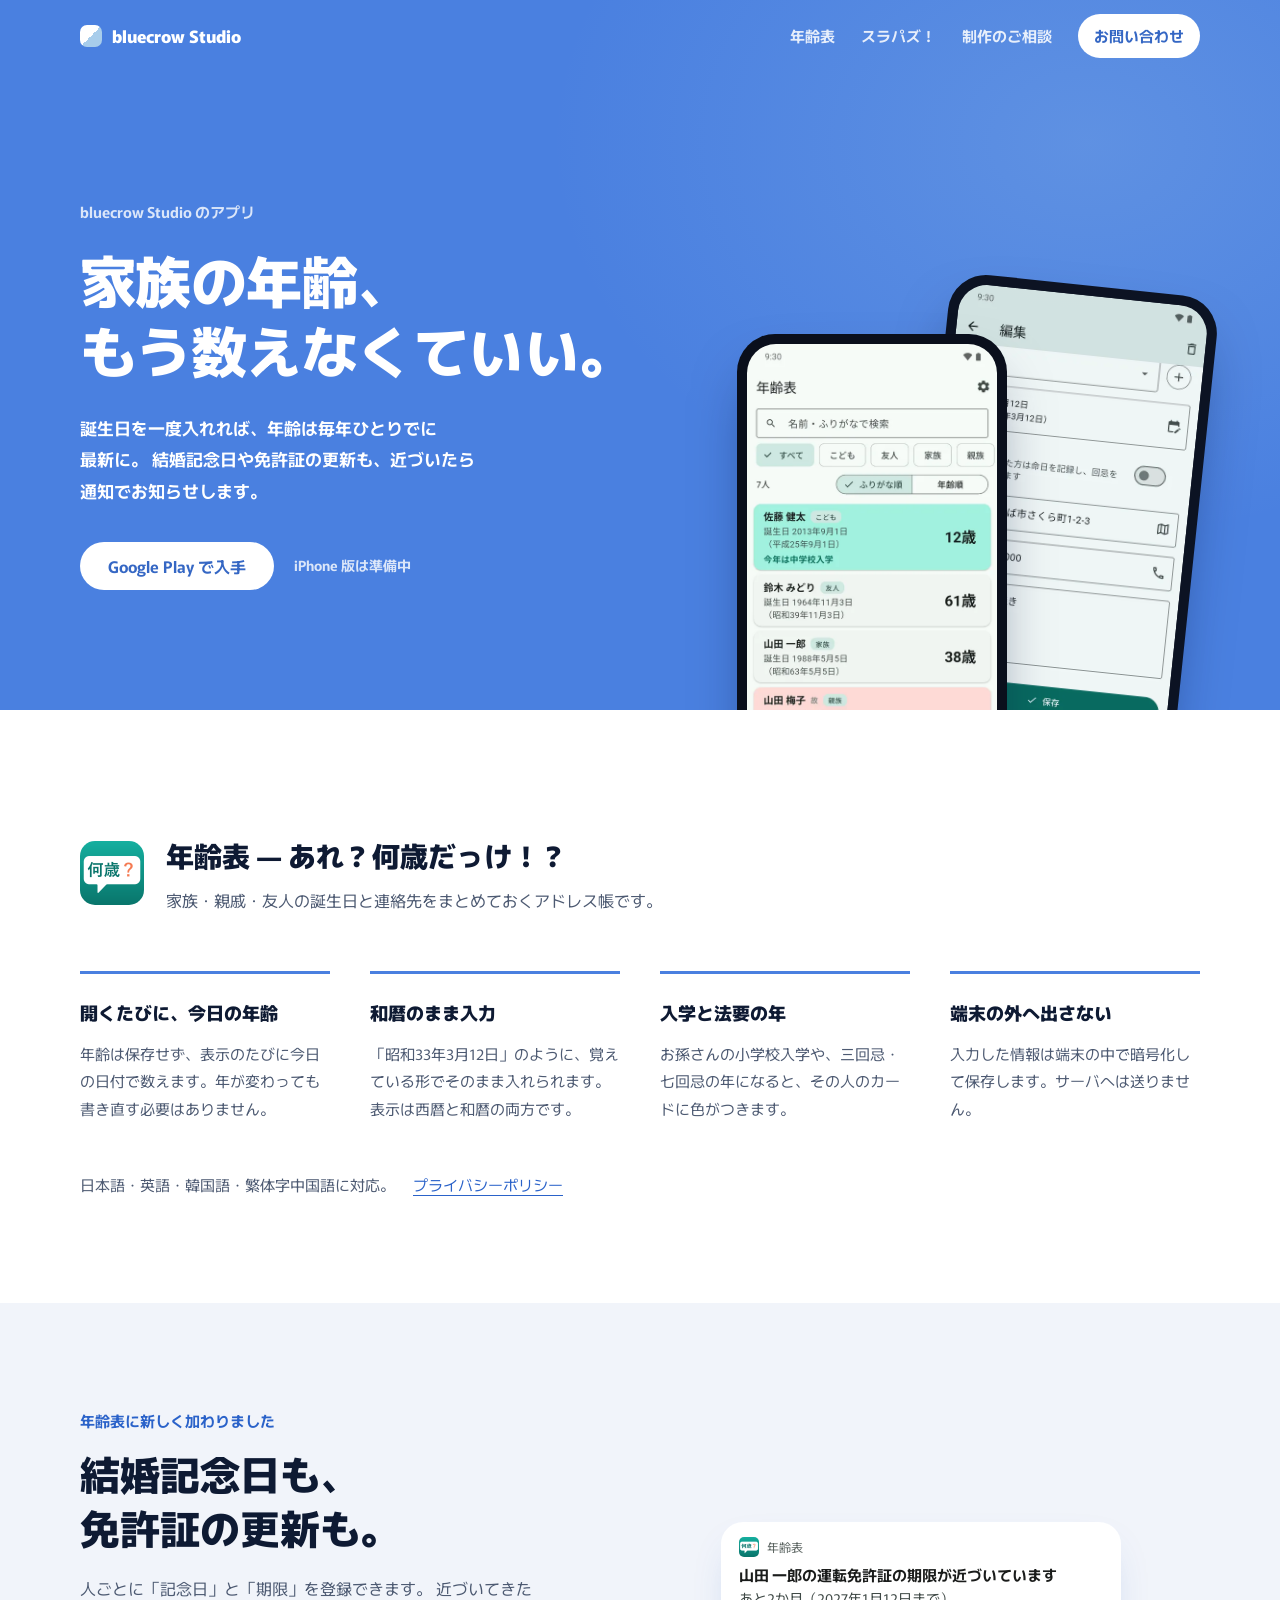
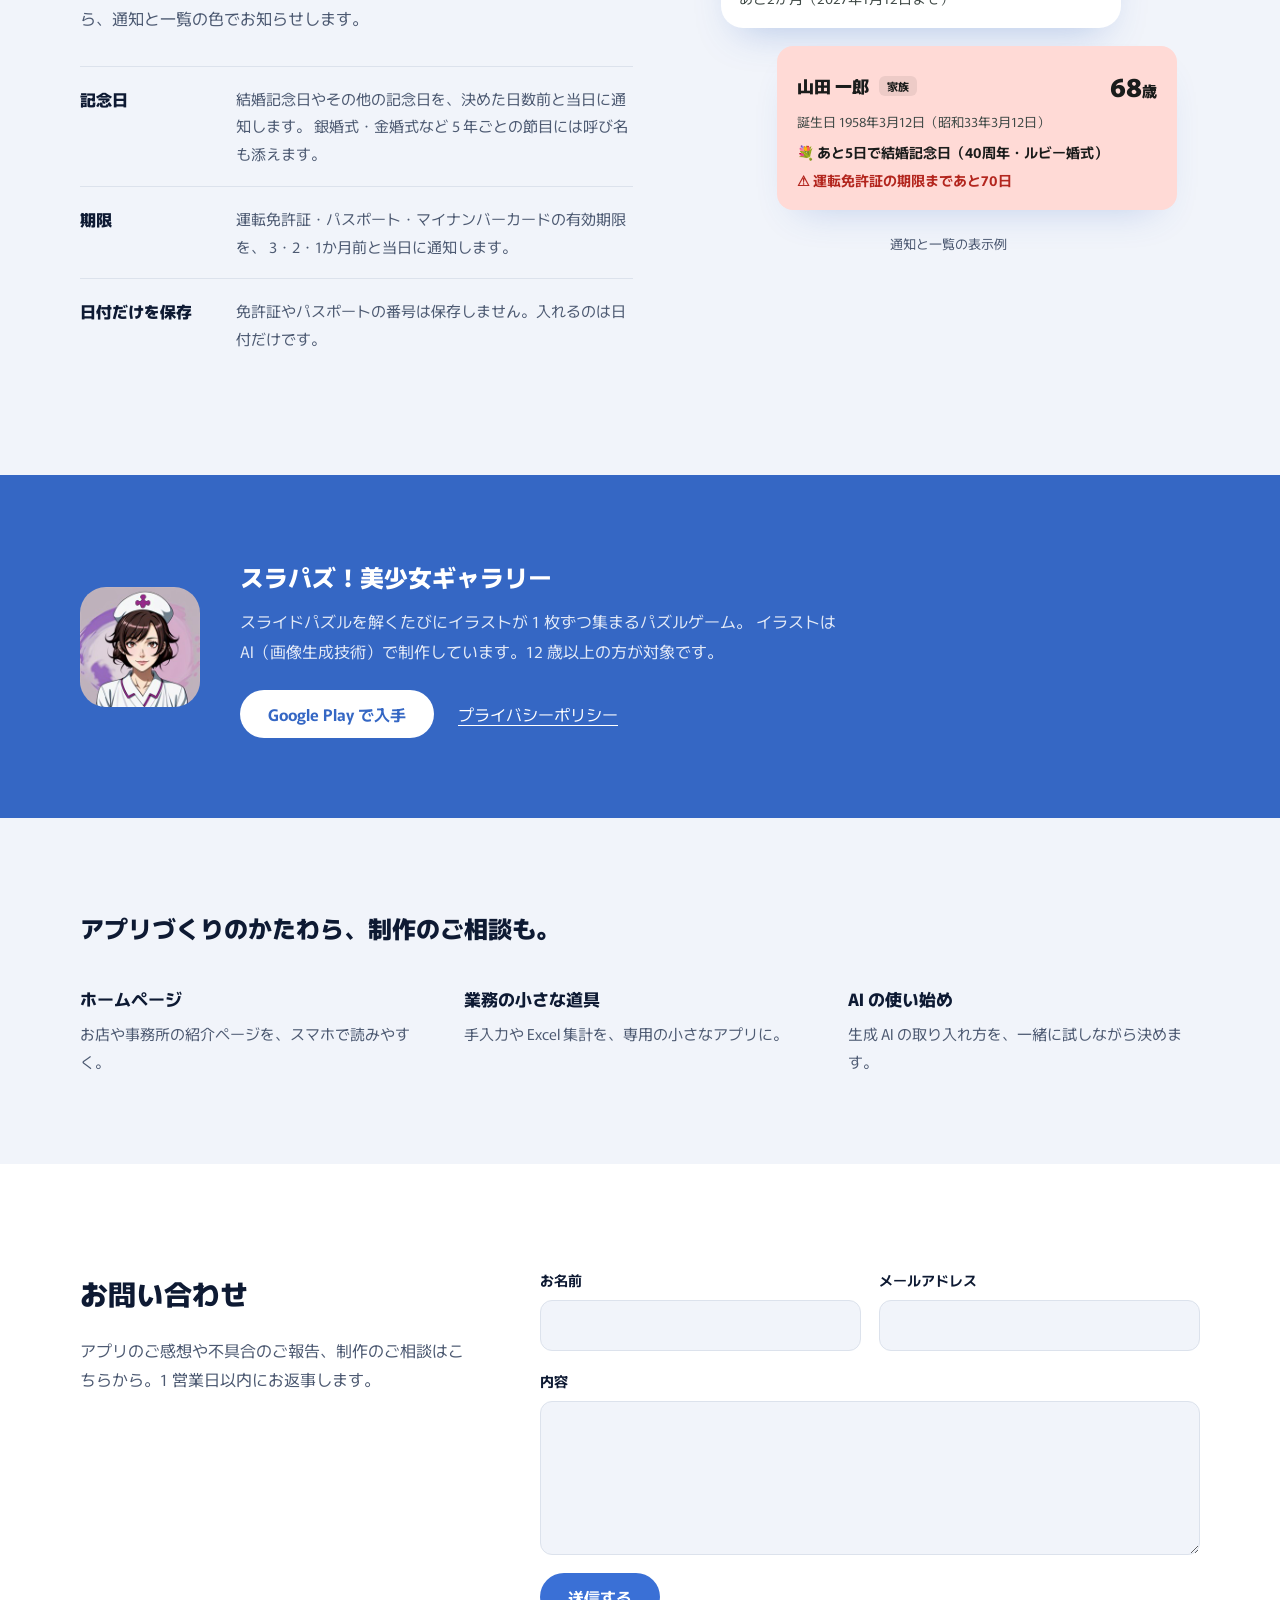
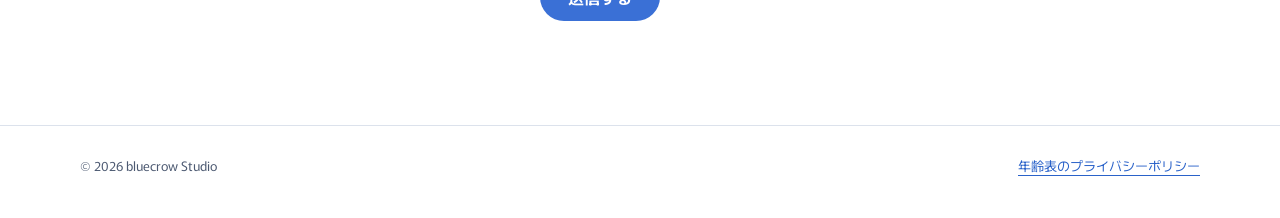
==== commit a4e78ee7: "トップページを作り替える(アプリが主役・受託は縮小) - 構成: ヒーロー / 年齢表 / 記念日・期限 / スラパズ！ / 制作のご相談 / お問い合わせ   (流れ・心がけていること の節は削り、" ====
--- a/index.html
+++ b/index.html
@@ -3,8 +3,8 @@
 <head>
 <meta charset="UTF-8" />
 <meta name="viewport" content="width=device-width, initial-scale=1.0" />
-<meta name="description" content="bluecrow Studio — Androidアプリをつくっています。あわせて、ホームページ制作・業務効率化アプリ開発のご相談も承っています。個人で、ひとつずつ丁寧に。" />
-<meta name="theme-color" content="#0052FF" />
+<meta name="description" content="bluecrow Studio — 家族の年齢を数えてくれるアドレス帳「年齢表」などのアプリをつくっています。ホームページ制作や業務の小さなアプリのご相談も承ります。" />
+<meta name="theme-color" content="#4A80E0" />
 <meta name="format-detection" content="telephone=no" />
 <title>bluecrow Studio — アプリをつくっています。</title>
 
@@ -29,8 +29,8 @@
 
 <link rel="preconnect" href="https://fonts.googleapis.com">
 <link rel="preconnect" href="https://fonts.gstatic.com" crossorigin>
-<link href="https://fonts.googleapis.com/css2?family=Inter:wght@400;600;800&family=Noto+Sans+JP:wght@400;600;800&display=swap" rel="stylesheet">
-<link rel="stylesheet" href="styles.css?v=3" />
+<link href="https://fonts.googleapis.com/css2?family=Murecho:wght@400;600;800&display=swap" rel="stylesheet">
+<link rel="stylesheet" href="styles.css?v=4" />
 
 <script type="application/ld+json">
 {
@@ -40,7 +40,7 @@
   "url": "https://blue-crow365.com/",
   "logo": "https://blue-crow365.com/favicon.svg",
   "image": "https://blue-crow365.com/og-image.svg",
-  "description": "Androidアプリの開発と、ホームページ制作・業務効率化アプリ開発・AI活用のご相談を承る個人事業。",
+  "description": "アプリ「年齢表」「スラパズ！」の開発。あわせてホームページ制作・業務効率化アプリ・AI活用のご相談を承る個人事業。",
   "contactPoint": { "@type": "ContactPoint", "contactType": "customer service", "url": "https://blue-crow365.com/#contact" },
   "areaServed": "JP",
   "inLanguage": "ja"
@@ -49,410 +49,179 @@
 </head>
 <body>
 
-<header class="site-header">
-  <div class="container header-inner">
-    <a href="#" class="logo" aria-label="bluecrow Studio">
-      <span class="logo-mark" aria-hidden="true"></span>
-      <span class="logo-text">bluecrow<span class="logo-accent"> Studio</span></span>
-    </a>
-    <nav class="nav" aria-label="メインナビゲーション">
-      <a href="#about">はじめまして</a>
-      <a href="#apps">Apps</a>
-      <a href="#services">Services</a>
-      <a href="#process">流れ</a>
-      <a href="#contact" class="nav-cta">お問い合わせ</a>
+<header class="top">
+  <div class="wrap top-inner">
+    <a class="brand" href="#"><span class="mark" aria-hidden="true"></span>bluecrow Studio</a>
+    <nav class="nav" aria-label="ページ内の移動">
+      <a href="#apps">年齢表</a>
+      <a href="#puzzle">スラパズ！</a>
+      <a href="#services">制作のご相談</a>
+      <a class="nav-cta" href="#contact">お問い合わせ</a>
     </nav>
   </div>
 </header>
 
 <main>
-
-  <!-- HERO -->
   <section class="hero">
-    <div class="hero-bg" aria-hidden="true"></div>
-
-    <!-- 浮かぶ装飾図形 -->
-    <span class="float-shape s1" aria-hidden="true"></span>
-    <span class="float-shape s2" aria-hidden="true"></span>
-    <span class="float-shape s3" aria-hidden="true"></span>
-    <span class="float-shape s4" aria-hidden="true"></span>
-    <span class="float-shape star star-1" aria-hidden="true">
-      <svg viewBox="0 0 24 24" fill="#E5A93D"><path d="M12 2l2.4 6.6L21 9l-5.1 4.4L17.4 20 12 16.6 6.6 20l1.5-6.6L3 9l6.6-.4z"/></svg>
-    </span>
-    <span class="float-shape star star-2" aria-hidden="true">
-      <svg viewBox="0 0 24 24" fill="#0052FF" opacity="0.5"><path d="M12 2l2.4 6.6L21 9l-5.1 4.4L17.4 20 12 16.6 6.6 20l1.5-6.6L3 9l6.6-.4z"/></svg>
-    </span>
-
-    <div class="container hero-inner">
-      <p class="eyebrow" data-fade>Android App × Web × AI</p>
-      <h1 class="hero-title" data-fade>
-        つくったものを、<br />
-        <span class="grad">お届けしています。</span>
-      </h1>
-      <p class="hero-sub" data-fade>
-        Androidアプリの開発と、ホームページ制作・業務効率化のお手伝い。<br />
-        AIを学びながら、ひとつずつ丁寧に。
+    <div class="wrap hero-grid">
+      <div class="hero-text">
+        <p class="kicker">bluecrow Studio のアプリ</p>
+        <h1>家族の年齢、<br /><span class="nw">もう数えなくていい。</span></h1>
+        <p class="lead">
+          誕生日を一度入れれば、年齢は毎年ひとりでに最新に。
+          結婚記念日や免許証の更新も、近づいたら通知でお知らせします。
+        </p>
+        <p class="hero-links">
+          <a class="btn btn-light" href="https://play.google.com/store/apps/details?id=com.momizi.nennrei"
+             target="_blank" rel="noopener noreferrer">Google Play で入手</a>
+          <span class="soon">iPhone 版は準備中</span>
+        </p>
+      </div>
+      <div class="phones" aria-hidden="true">
+        <div class="phone p-back"><img src="/assets/apps/nennrei-2.webp" alt="" width="520" height="928" /></div>
+        <div class="phone p-front"><img src="/assets/apps/nennrei-1.webp" alt="" width="520" height="928" /></div>
+      </div>
+    </div>
+  </section>
+
+  <section id="apps" class="features">
+    <div class="wrap">
+      <div class="app-head">
+        <img src="/assets/apps/nennrei.png" alt="" width="64" height="64" />
+        <div>
+          <h2>年齢表 — あれ？何歳だっけ！？</h2>
+          <p>家族・親戚・友人の誕生日と連絡先をまとめておくアドレス帳です。</p>
+        </div>
+      </div>
+      <div class="feature-grid">
+        <div class="feature">
+          <h3>開くたびに、今日の年齢</h3>
+          <p>年齢は保存せず、表示のたびに今日の日付で数えます。年が変わっても書き直す必要はありません。</p>
+        </div>
+        <div class="feature">
+          <h3>和暦のまま入力</h3>
+          <p>「昭和33年3月12日」のように、覚えている形でそのまま入れられます。表示は西暦と和暦の両方です。</p>
+        </div>
+        <div class="feature">
+          <h3>入学と法要の年</h3>
+          <p>お孫さんの小学校入学や、三回忌・七回忌の年になると、その人のカードに色がつきます。</p>
+        </div>
+        <div class="feature">
+          <h3>端末の外へ出さない</h3>
+          <p>入力した情報は端末の中で暗号化して保存します。サーバへは送りません。</p>
+        </div>
+      </div>
+      <p class="feature-foot">
+        日本語・英語・韓国語・繁体字中国語に対応。
+        <a href="/privacy/nennrei.html">プライバシーポリシー</a>
       </p>
-      <div class="hero-cta" data-fade>
-        <a href="#apps" class="btn btn-primary">アプリを見る</a>
-        <a href="#contact" class="btn btn-ghost">制作のご相談 →</a>
-      </div>
-      <p class="hero-note" data-fade>個人で運営しています。背伸びせず、丁寧にお話しします。</p>
-    </div>
-  </section>
-
-  <!-- 波形仕切り -->
-  <div class="divider-wave divider-wave-soft" aria-hidden="true">
-    <svg viewBox="0 0 1440 60" preserveAspectRatio="none">
-      <path d="M0,30 C240,55 480,5 720,30 C960,55 1200,5 1440,30 L1440,60 L0,60 Z"
-            fill="#F4ECDF"/>
-    </svg>
-  </div>
-
-  <!-- INTRO (はじめまして) -->
-  <section id="about" class="intro section-alt">
-    <div class="container intro-inner" data-fade>
-      <div class="intro-mark" aria-hidden="true">✦</div>
-      <p class="eyebrow eyebrow-warm">Hello</p>
-      <h2>はじめまして、bluecrow Studioです。</h2>
-      <p>
-        個人で運営している、ちいさな制作・開発のお店です。<br />
-        スマートフォン向けのアプリや、ホームページ・業務アプリを、AIの力も借りながら作っています。
-      </p>
-      <p>
-        AIに関してはまだ勉強中で、専門家を名乗れる立場ではありません。<br />
-        ただ、毎日触りながら「これはお客様のお役に立てそう」と思えたことを、<br />
-        丁寧にご提案するように心がけています。
-      </p>
-      <p>
-        大きな会社のような派手さはありませんが、<br />
-        その分、一人ひとりのご相談にじっくり向き合えると思っています。
-      </p>
-      <span class="intro-tag">＃ 学びながら、ご一緒に</span>
-    </div>
-  </section>
-
-  <!-- APPS (公開アプリ) -->
-  <section id="apps" class="section">
-    <div class="container">
-      <div class="section-head" data-fade>
-        <p class="eyebrow">Apps</p>
-        <h2 class="section-title">つくっているアプリ</h2>
-        <p class="section-lead">
-          Google Play で公開しているアプリです。
-          各アプリのプライバシーポリシーは、カードの下からご覧いただけます。
-        </p>
-      </div>
-
-      <div class="works">
-        <article class="work-card" data-fade>
-          <div class="work-thumb work-thumb-blue" aria-hidden="true">
-            <img class="work-thumb-app" src="/assets/apps/nennrei.png" alt=""
-                 width="256" height="256" loading="lazy" decoding="async">
-          </div>
-          <div class="work-body">
-            <p class="work-tag">Google Play で公開中</p>
-            <h3 class="work-title">年齢表 — あれ？何歳だっけ！？</h3>
-            <p class="work-desc">
-              誕生日を一度入れれば、年齢は毎年ひとりでに最新に。法要（回忌）や入学の年もお知らせします。
-              住所や電話番号も登録できるので、そのままアドレス帳としても使えます。
-            </p>
-            <p class="work-meta">
-              入力した情報は端末の中だけで暗号化して保存し、外部に送信しません。
-            </p>
-            <nav class="work-links">
-              <a href="https://play.google.com/store/apps/details?id=com.momizi.nennrei"
-                 target="_blank" rel="noopener noreferrer">Google Play で見る</a>
-              <a href="/privacy/nennrei.html">プライバシーポリシー</a>
-            </nav>
-          </div>
-        </article>
-
-        <article class="work-card" data-fade>
-          <div class="work-thumb work-thumb-warm" aria-hidden="true">
-            <img class="work-thumb-app" src="/assets/apps/slidepuzzle.jpg" alt=""
-                 width="256" height="256" loading="lazy" decoding="async">
-          </div>
-          <div class="work-body">
-            <p class="work-tag">Google Play で公開中</p>
-            <h3 class="work-title">スラパズ！美少女ギャラリー</h3>
-            <p class="work-desc">
-              スライドパズルを解くと、イラストが1枚ずつ集まっていくパズルゲームです。
-              集めたイラストは、ギャラリーでいつでも見返せます。
-            </p>
-            <p class="work-meta">
-              キャラクターイラストはAI（画像生成技術）で制作しています。12歳以上の方を対象としています。
-            </p>
-            <nav class="work-links">
-              <a href="https://play.google.com/store/apps/details?id=com.momizigames.slidingpuzzle"
-                 target="_blank" rel="noopener noreferrer">Google Play で見る</a>
-              <a href="https://bluecrow365.github.io/privacy.html"
-                 target="_blank" rel="noopener noreferrer">プライバシーポリシー</a>
-            </nav>
-          </div>
-        </article>
-
-        <a href="#contact" class="work-card work-card-cta" data-fade
-           aria-label="お問い合わせへ移動">
-          <div class="work-thumb work-thumb-dark" aria-hidden="true">
-            <span class="work-thumb-icon">＋</span>
-          </div>
-          <div class="work-body">
-            <p class="work-tag">ご相談募集中</p>
-            <h3 class="work-title">「こんなアプリが欲しい」も承ります</h3>
-            <p class="work-desc">
-              お仕事で使うちいさな道具から、個人でお使いになるアプリまで。
-              「こんなのできる？」というご相談を歓迎しています。
-            </p>
-          </div>
-        </a>
-      </div>
-    </div>
-  </section>
-
-  <!-- SERVICES -->
-  <section id="services" class="section section-alt">
-    <div class="container">
-      <div class="section-head" data-fade>
-        <p class="eyebrow">Services</p>
-        <h2 class="section-title">できること、ご一緒できること。</h2>
-        <p class="section-lead">
-          アプリづくりと並行して、下記のご相談も承っています。「これってお願いできる？」と気軽にお問い合わせください。
-        </p>
-      </div>
-
-      <div class="cards">
-        <article class="card" data-fade>
-          <div class="card-num">01</div>
-          <h3 class="card-title">ホームページ制作</h3>
-          <p class="card-desc">
-            シンプルで、読みやすいサイトを心がけています。スマホ表示・SEOの基本対応・更新のしやすさまで、ご相談しながら整えていきます。
-          </p>
-          <ul class="card-list">
-            <li>コーポレートサイト</li>
-            <li>サービス紹介・ランディングページ</li>
-            <li>個人のポートフォリオ</li>
-          </ul>
-        </article>
-
-        <article class="card card-feature" data-fade>
-          <div class="card-num">02</div>
-          <h3 class="card-title">業務効率化アプリ</h3>
-          <p class="card-desc">
-            「毎回手で入力していて少し大変」「Excel管理が限界かも」といったお悩みを、ちいさなツールに置き換えるお手伝いをしています。
-          </p>
-          <ul class="card-list">
-            <li>かんたんな業務管理ツール</li>
-            <li>集計やレポートの自動化</li>
-            <li>顧客・在庫の整理アプリ</li>
-          </ul>
-        </article>
-
-        <article class="card" data-fade>
-          <div class="card-num">03</div>
-          <h3 class="card-title">AI活用のご相談</h3>
-          <p class="card-desc">
-            生成AIを業務に取り入れたいけれど、何から始めれば…という方へ。一緒に試しながら、無理のない使い方を考えていきます。
-          </p>
-          <ul class="card-list">
-            <li>AIチャットの導入相談</li>
-            <li>ドキュメント作成の効率化</li>
-            <li>AI活用のはじめの一歩サポート</li>
-          </ul>
-        </article>
-      </div>
-    </div>
-  </section>
-
-  <!-- 波形仕切り -->
-  <div class="divider-wave divider-wave-sand" aria-hidden="true">
-    <svg viewBox="0 0 1440 60" preserveAspectRatio="none">
-      <path d="M0,30 C240,5 480,55 720,30 C960,5 1200,55 1440,30 L1440,60 L0,60 Z"
-            fill="#F5EBE0"/>
-    </svg>
-  </div>
-
-  <!-- PROCESS (ご依頼の流れ) -->
-  <section id="process" class="section section-sand">
-    <div class="container">
-      <div class="section-head" data-fade>
-        <p class="eyebrow eyebrow-warm">Process</p>
-        <h2 class="section-title">ご依頼の流れ</h2>
-        <p class="section-lead">難しい手続きはありません。お話しすることから始まります。</p>
-      </div>
-
-      <div class="process-list">
-        <div class="process-step" data-fade>
-          <div class="process-num">01</div>
-          <h3>ご相談</h3>
-          <p>メールで「こんなことできる？」をお送りください。1営業日以内にご返信します。</p>
-        </div>
-        <div class="process-step" data-fade>
-          <div class="process-num">02</div>
-          <h3>お打ち合わせ</h3>
-          <p>オンラインで30分ほど。やりたいこと・予算・スケジュールを伺います。</p>
-        </div>
-        <div class="process-step" data-fade>
-          <div class="process-num">03</div>
-          <h3>お見積もり</h3>
-          <p>無理のない範囲で進められるよう、選択肢を含めてご提示します。</p>
-        </div>
-        <div class="process-step" data-fade>
-          <div class="process-num">04</div>
-          <h3>制作・ご納品</h3>
-          <p>途中経過を共有しながら進めます。納品後のご質問にも引き続き対応します。</p>
-        </div>
-      </div>
-    </div>
-  </section>
-
-  <!-- WHY (心がけていること) -->
-  <section id="why" class="section">
-    <div class="container">
-      <div class="section-head" data-fade>
-        <p class="eyebrow">Our Mindset</p>
-        <h2 class="section-title">心がけていること</h2>
-        <p class="section-lead">
-          まだまだ学びの途中ですが、これだけは大事にしたいと思っています。
-        </p>
-      </div>
-
-      <div class="features">
-        <div class="feature" data-fade>
-          <div class="feature-icon" aria-hidden="true">✿</div>
-          <h3>分かる言葉で、お話しすること</h3>
-          <p>専門用語をなるべく使わずに。「何ができて、何ができないか」を正直にお伝えするようにしています。</p>
-        </div>
-        <div class="feature" data-fade>
-          <div class="feature-icon" aria-hidden="true">◎</div>
-          <h3>ちょうどよいサイズで、つくること</h3>
-          <p>立派すぎず、足りなさすぎず。お客様の規模感に合った道具をご提案できればと思っています。</p>
-        </div>
-        <div class="feature" data-fade>
-          <div class="feature-icon" aria-hidden="true">∞</div>
-          <h3>つくった後も、ご一緒すること</h3>
-          <p>公開・納品して終わり、ではなく。困ったときに気軽に声をかけてもらえる関係を目指しています。</p>
-        </div>
-      </div>
-    </div>
-  </section>
-
-  <!-- CTA / CONTACT -->
-  <section id="contact" class="section cta">
-    <div class="container cta-inner" data-fade>
-      <h2 class="cta-title">
-        まずは、<span class="grad">お話ししませんか。</span>
-      </h2>
-      <p class="cta-sub">
-        ご相談・お見積もりは無料です。「こんなこと聞いてもいい？」も歓迎します。<br />
-        1営業日以内にご返信いたします。
-      </p>
-      <form class="contact-form"
-            action="/api/contact"
-            method="POST"
-            novalidate>
-        <div class="form-row">
-          <div class="form-group">
-            <label for="cf-name">お名前</label>
-            <input id="cf-name" class="form-input" type="text" name="name"
-                   placeholder="山田 太郎" required autocomplete="name" />
-          </div>
-          <div class="form-group">
-            <label for="cf-email">メールアドレス</label>
-            <input id="cf-email" class="form-input" type="email" name="email"
-                   placeholder="your@email.com" required autocomplete="email" />
-          </div>
-        </div>
-        <div class="form-group">
-          <label for="cf-msg">お問い合わせ内容</label>
-          <textarea id="cf-msg" class="form-textarea" name="message" rows="4"
-                    placeholder="どんな小さなことでもお気軽にどうぞ。" required></textarea>
-        </div>
-        <button type="submit" class="btn btn-primary btn-lg form-submit">送信する →</button>
-        <p class="form-success" hidden>✓ ありがとうございます。近日中にご返信いたします。</p>
-        <p class="form-error" hidden>送信に失敗しました。時間をおいて再度お試しください。</p>
+    </div>
+  </section>
+
+  <section id="events" class="events">
+    <div class="wrap events-grid">
+      <div class="events-text">
+        <p class="kicker-new">年齢表に新しく加わりました</p>
+        <h2>結婚記念日も、<br />免許証の更新も。</h2>
+        <p class="events-lead">
+          人ごとに「記念日」と「期限」を登録できます。
+          近づいてきたら、通知と一覧の色でお知らせします。
+        </p>
+        <dl class="events-list">
+          <div>
+            <dt>記念日</dt>
+            <dd>結婚記念日やその他の記念日を、決めた日数前と当日に通知します。
+              銀婚式・金婚式など 5 年ごとの節目には呼び名も添えます。</dd>
+          </div>
+          <div>
+            <dt>期限</dt>
+            <dd>運転免許証・パスポート・マイナンバーカードの有効期限を、
+              3・2・1か月前と当日に通知します。</dd>
+          </div>
+          <div>
+            <dt>日付だけを保存</dt>
+            <dd>免許証やパスポートの番号は保存しません。入れるのは日付だけです。</dd>
+          </div>
+        </dl>
+      </div>
+
+      <div class="events-demo" aria-label="アプリでの表示例">
+        <div class="notif">
+          <span class="notif-app"><img src="/assets/apps/nennrei.png" alt="" width="20" height="20" />年齢表</span>
+          <p class="notif-title">山田 一郎の運転免許証の期限が近づいています</p>
+          <p class="notif-body">あと2か月（2027年1月12日まで）</p>
+        </div>
+        <div class="card-mock">
+          <div class="card-row">
+            <p class="card-name">山田 一郎 <span class="chip">家族</span></p>
+            <p class="card-age">68<small>歳</small></p>
+          </div>
+          <p class="card-sub">誕生日 1958年3月12日（昭和33年3月12日）</p>
+          <p class="card-line">💐 あと5日で結婚記念日（40周年・ルビー婚式）</p>
+          <p class="card-line">⚠ 運転免許証の期限まであと70日</p>
+        </div>
+        <p class="demo-cap">通知と一覧の表示例</p>
+      </div>
+    </div>
+  </section>
+
+  <section id="puzzle" class="puzzle">
+    <div class="wrap puzzle-inner">
+      <img src="/assets/apps/slidepuzzle.jpg" alt="" width="120" height="120" />
+      <div>
+        <h2>スラパズ！美少女ギャラリー</h2>
+        <p>
+          スライドパズルを解くたびにイラストが 1 枚ずつ集まるパズルゲーム。
+          イラストは AI（画像生成技術）で制作しています。12 歳以上の方が対象です。
+        </p>
+        <p class="puzzle-links">
+          <a class="btn btn-light" href="https://play.google.com/store/apps/details?id=com.momizigames.slidingpuzzle"
+             target="_blank" rel="noopener noreferrer">Google Play で入手</a>
+          <a class="on-dark" href="https://bluecrow365.github.io/privacy.html"
+             target="_blank" rel="noopener noreferrer">プライバシーポリシー</a>
+        </p>
+      </div>
+    </div>
+  </section>
+
+  <section id="services" class="work">
+    <div class="wrap work-inner">
+      <h2>アプリづくりのかたわら、制作のご相談も。</h2>
+      <ul class="work-list">
+        <li><strong>ホームページ</strong>お店や事務所の紹介ページを、スマホで読みやすく。</li>
+        <li><strong>業務の小さな道具</strong>手入力や Excel 集計を、専用の小さなアプリに。</li>
+        <li><strong>AI の使い始め</strong>生成 AI の取り入れ方を、一緒に試しながら決めます。</li>
+      </ul>
+    </div>
+  </section>
+
+  <section id="contact" class="contact">
+    <div class="wrap contact-inner">
+      <div>
+        <h2>お問い合わせ</h2>
+        <p>アプリのご感想や不具合のご報告、制作のご相談はこちらから。1 営業日以内にお返事します。</p>
+      </div>
+      <form class="contact-form" action="/api/contact" method="POST">
+        <div class="row">
+          <label>お名前<input type="text" name="name" required autocomplete="name" /></label>
+          <label>メールアドレス<input type="email" name="email" required autocomplete="email" /></label>
+        </div>
+        <label>内容<textarea name="message" rows="5" required></textarea></label>
+        <button class="btn" type="submit">送信する</button>
+        <p class="form-ok" role="status" hidden>送信しました。1 営業日以内にお返事します。</p>
+        <p class="form-err" role="alert" hidden>送信できませんでした。通信状態を確かめて、もう一度お試しください。</p>
       </form>
-      <noscript>
-        <p class="cta-noscript">JavaScriptを有効にするとフォームが使えます。</p>
-      </noscript>
-    </div>
-  </section>
-
+    </div>
+  </section>
 </main>
 
-<footer class="site-footer">
-  <div class="container footer-inner">
-    <div class="footer-brand">
-      <span class="logo-mark" aria-hidden="true"></span>
-      <span>bluecrow<span class="logo-accent"> Studio</span></span>
-    </div>
-    <nav class="footer-links" aria-label="プライバシーポリシー">
-      <a href="/privacy/nennrei.html">年齢表のポリシー</a>
-      <a href="https://bluecrow365.github.io/privacy.html"
-         target="_blank" rel="noopener noreferrer">スラパズ！のポリシー</a>
-    </nav>
-    <p class="copyright">© 2026 bluecrow Studio. ご覧いただきありがとうございます。</p>
-
-    <!-- カラスSVG（かわいい飛翔） -->
-    <span class="footer-crow" aria-hidden="true">
-      <svg viewBox="0 0 96 60" xmlns="http://www.w3.org/2000/svg">
-        <defs>
-          <linearGradient id="crowGrad" x1="0%" y1="0%" x2="100%" y2="100%">
-            <stop offset="0%" stop-color="#0052FF"/>
-            <stop offset="100%" stop-color="#0033A8"/>
-          </linearGradient>
-          <linearGradient id="wingGrad" x1="0%" y1="100%" x2="0%" y2="0%">
-            <stop offset="0%" stop-color="#0052FF"/>
-            <stop offset="100%" stop-color="#5599FF"/>
-          </linearGradient>
-        </defs>
-
-        <!-- 尾羽 -->
-        <path d="M22 28 L5 22 L13 28 L5 30 L13 32 L5 38 L22 32 Z" fill="#0033A8"/>
-
-        <!-- 上翼（ふっくら丸め） -->
-        <path d="M30 28 Q24 4 50 5 Q57 15 50 27 Q44 31 37 31 Q31 31 30 28 Z"
-              fill="url(#wingGrad)"/>
-        <path d="M32 11 L42 23" stroke="#0033A8" stroke-width="0.8" opacity="0.45" fill="none"/>
-        <path d="M41 7 L46 21" stroke="#0033A8" stroke-width="0.8" opacity="0.4" fill="none"/>
-        <path d="M49 6 L50 22" stroke="#0033A8" stroke-width="0.8" opacity="0.35" fill="none"/>
-
-        <!-- 胴体（ぷっくり） -->
-        <ellipse cx="44" cy="30" rx="22" ry="7.5" fill="url(#crowGrad)"/>
-
-        <!-- 下翼 -->
-        <path d="M30 32 Q24 52 44 54 Q53 46 50 34 Q44 31 37 31 Q31 31 30 32 Z"
-              fill="#0033A8"/>
-        <path d="M28 42 L38 38" stroke="#001F66" stroke-width="0.8" opacity="0.5" fill="none"/>
-        <path d="M32 49 L42 43" stroke="#001F66" stroke-width="0.8" opacity="0.4" fill="none"/>
-
-        <!-- 頭（大きめでまるまる） -->
-        <circle cx="64" cy="27" r="9" fill="#0052FF"/>
-
-        <!-- ほっぺブラッシュ -->
-        <ellipse cx="61" cy="31" rx="5" ry="2.5" fill="#FF8BC4" opacity="0.32"/>
-
-        <!-- 目（大きくてつぶらな瞳） -->
-        <circle cx="66" cy="24" r="3.5" fill="#FAF6EF"/>
-        <circle cx="66.8" cy="24.2" r="2.2" fill="#0A1628"/>
-        <circle cx="68" cy="23" r="0.9" fill="#ffffff"/>
-        <circle cx="66" cy="25.8" r="0.5" fill="#ffffff" opacity="0.65"/>
-
-        <!-- くちばし（短くかわいい） -->
-        <path d="M72 26 L83 28 L82 30 L72 30 Z" fill="#E5A93D"/>
-        <path d="M72 28 L82 28.6" stroke="#B8841E" stroke-width="0.5" fill="none"/>
-
-        <!-- 胴体ハイライト -->
-        <path d="M30 28 Q44 25 59 27" stroke="#00D4FF" stroke-width="0.7" opacity="0.55" fill="none"/>
-
-        <!-- キラキラ -->
-        <circle cx="12" cy="14" r="1.2" fill="#E5A93D" opacity="0.65"/>
-        <circle cx="19" cy="8" r="0.8" fill="#00D4FF" opacity="0.7"/>
-      </svg>
-    </span>
+<footer class="foot">
+  <div class="wrap foot-inner">
+    <p>© 2026 bluecrow Studio</p>
+    <p><a href="/privacy/nennrei.html">年齢表のプライバシーポリシー</a></p>
   </div>
 </footer>
 
-<script src="script.js?v=2"></script>
+<script src="/script.js?v=3"></script>
 </body>
 </html>
--- a/styles.css
+++ b/styles.css
@@ -1,911 +1,233 @@
-/* ============================================
-   bluecrow Studio — main stylesheet
-   ============================================ */
+/* bluecrow Studio — blue-crow365.com (2026-11 作り替え)
+   青をヒーローの「面」として大きく使い、端末の画面をはみ出させるのが見せ場。
+   その下は白と淡いグレーで静かに。色はすべて :root のトークンに集約(ダーク時の値も同じ場所に)。 */
 
 :root {
-  /* ライト時の値。ダーク時の差し替えはファイル末尾の DARK MODE ブロックにまとめてある */
   color-scheme: light dark;
-
-  /* ブランド色（ダークでも変えない。グラデ・アイコン・面の塗りに使う） */
-  --blue: #0052FF;
-  --blue-deep: #0033A8;
-  --cyan: #00D4FF;
-  --yellow: #E5A93D;
-
-  /* 文字として置く青。#0052FF は暗い地の上ではコントラスト不足なのでダーク時だけ明るくする */
-  --blue-text: #0052FF;
-  --blue-line: rgba(0, 82, 255, .28);
-  --tag-bg: rgba(0, 82, 255, .08);
-
-  --yellow-soft: #FFF4D6;
-  --yellow-ink: #8A6A1E;
-  --sand: #F5EBE0;
-  --sand-2: #EDE0CC;
-  --sand-deep: #E8D8C3;
-
-  --ink: #0A1628;
-  --ink-soft: #334155;
-  /* 反転しない濃紺。白い面の上に置く文字用（ダーク時も白ボタンの中身は暗いまま） */
-  --ink-fixed: #0A1628;
-  --muted: #6B7280;
-
-  --bg: #FAF6EF;
-  --bg-soft: #F4ECDF;
-  --bg-card: #FFFBF3;
-  --line: #E5E9F2;
-  /* 「濃紺を背景として使う」面。--ink は文字色専任なので混ぜないこと */
-  --surface-dark: #0A1628;
-  --header-bg: rgba(250, 246, 239, .85);
-  --grid-line: rgba(10, 22, 40, .04);
-  --feature-bg: rgba(255, 255, 255, .55);
-  --feature-border: rgba(232, 216, 195, .5);
-
-  --grad: linear-gradient(135deg, var(--blue) 0%, var(--cyan) 100%);
-  --grad-warm: linear-gradient(135deg, var(--yellow) 0%, #F2C76B 100%);
-  --shadow-sm: 0 2px 12px rgba(10, 22, 40, .06);
-  --shadow-md: 0 12px 40px rgba(0, 82, 255, .12);
-  --shadow-warm: 0 12px 30px rgba(229, 169, 61, .22);
-  --radius: 16px;
-  --radius-sm: 10px;
-}
-
-* { box-sizing: border-box; margin: 0; padding: 0; }
-
-html { scroll-behavior: smooth; }
-
-body {
-  font-family: "Inter", "Noto Sans JP", -apple-system, BlinkMacSystemFont, "Segoe UI", sans-serif;
-  color: var(--ink);
-  background: var(--bg);
-  line-height: 1.8;
-  -webkit-font-smoothing: antialiased;
-  text-rendering: optimizeLegibility;
-}
-
-img { max-width: 100%; display: block; }
-a { color: inherit; text-decoration: none; }
-ul { list-style: none; }
-
-.container {
-  width: 100%;
-  max-width: 1140px;
-  margin: 0 auto;
-  padding: 0 24px;
-}
-
-.eyebrow {
-  display: inline-block;
-  font-size: 13px;
-  font-weight: 600;
-  letter-spacing: .15em;
-  text-transform: uppercase;
-  color: var(--blue-text);
-  margin-bottom: 16px;
-}
-.eyebrow-warm { color: var(--yellow); }
-
-.grad {
-  background: var(--grad);
-  -webkit-background-clip: text;
-  background-clip: text;
-  color: transparent;
-}
-.grad-warm {
-  background: var(--grad-warm);
-  -webkit-background-clip: text;
-  background-clip: text;
-  color: transparent;
-}
-
-/* ============ HEADER ============ */
-.site-header {
-  position: sticky; top: 0; z-index: 50;
-  background: var(--header-bg);
-  backdrop-filter: saturate(180%) blur(14px);
-  -webkit-backdrop-filter: saturate(180%) blur(14px);
-  border-bottom: 1px solid transparent;
-  transition: border-color .3s, box-shadow .3s;
-}
-.site-header.scrolled {
-  border-bottom-color: var(--line);
-  box-shadow: var(--shadow-sm);
-}
-.header-inner {
-  display: flex; align-items: center; justify-content: space-between;
-  height: 72px;
-}
-.logo {
-  display: flex; align-items: center; gap: 10px;
-  font-weight: 800; font-size: 18px; letter-spacing: -.01em;
-}
-.logo-mark {
-  width: 28px; height: 28px;
-  border-radius: 8px;
-  background: var(--grad);
-  position: relative;
-  box-shadow: 0 4px 14px rgba(0, 82, 255, .35);
-}
-.logo-mark::after {
-  content: "";
-  position: absolute; inset: 6px;
-  border-radius: 4px;
-  background: #fff;
-  clip-path: polygon(50% 0%, 100% 50%, 50% 100%, 0% 50%);
-}
-.logo-accent { color: var(--blue-text); }
-
-.nav {
-  display: flex; align-items: center; gap: 32px;
-  font-size: 15px; font-weight: 600;
-}
-.nav a { color: var(--ink-soft); transition: color .2s; }
-.nav a:hover { color: var(--blue-text); }
-.nav .nav-cta {
-  background: var(--surface-dark);
-  color: #fff;
-  padding: 10px 18px;
-  border-radius: 999px;
-  transition: transform .2s, background .2s;
-}
-.nav .nav-cta:hover {
-  background: var(--blue);
-  color: #fff;
-  transform: translateY(-1px);
-}
-
-/* ============ HERO ============ */
-.hero {
-  position: relative;
-  padding: 120px 0 140px;
-  overflow: hidden;
-  isolation: isolate;
-}
-.hero-bg {
-  position: absolute; inset: 0; z-index: -1;
-  background:
-    radial-gradient(ellipse 80% 50% at 80% 20%, rgba(0, 212, 255, .15), transparent 60%),
-    radial-gradient(ellipse 60% 50% at 10% 80%, rgba(229, 169, 61, .12), transparent 60%),
-    radial-gradient(ellipse 50% 40% at 50% 50%, rgba(0, 82, 255, .08), transparent 60%),
-    var(--bg);
-}
-.hero-bg::before {
-  content: "";
-  position: absolute; inset: 0;
-  background-image:
-    linear-gradient(var(--grid-line) 1px, transparent 1px),
-    linear-gradient(90deg, var(--grid-line) 1px, transparent 1px);
-  background-size: 56px 56px;
-  mask-image: radial-gradient(ellipse 100% 60% at 50% 40%, #000 30%, transparent 80%);
-  -webkit-mask-image: radial-gradient(ellipse 100% 60% at 50% 40%, #000 30%, transparent 80%);
-}
-
-/* 浮かぶ装飾図形 */
-.float-shape {
-  position: absolute;
-  z-index: -1;
-  opacity: .55;
-  animation: floatUp 8s ease-in-out infinite;
-  pointer-events: none;
-}
-.float-shape.s1 { top: 18%; left: 8%; width: 56px; height: 56px;
-  background: var(--grad); border-radius: 16px; transform: rotate(-12deg);
-  box-shadow: 0 10px 30px rgba(0,82,255,.18); animation-delay: 0s; }
-.float-shape.s2 { top: 22%; right: 10%; width: 38px; height: 38px;
-  background: var(--grad-warm); border-radius: 50%;
-  box-shadow: 0 8px 22px rgba(229,169,61,.25); animation-delay: 1.4s; }
-.float-shape.s3 { bottom: 22%; left: 14%; width: 28px; height: 28px;
-  background: var(--sand-deep); border-radius: 8px; transform: rotate(20deg);
-  animation-delay: 2.8s; }
-.float-shape.s4 { bottom: 18%; right: 16%; width: 18px; height: 18px;
-  background: var(--blue); border-radius: 50%;
-  opacity: .35; animation-delay: 4s; }
-.float-shape.star { background: none; box-shadow: none; }
-.float-shape.star svg { width: 100%; height: 100%; }
-.float-shape.star-1 { top: 30%; left: 18%; width: 18px; height: 18px; }
-.float-shape.star-2 { top: 60%; right: 8%; width: 14px; height: 14px; }
-
-@keyframes floatUp {
-  0%, 100% { transform: translateY(0) rotate(var(--r, 0deg)); }
-  50% { transform: translateY(-18px) rotate(var(--r, 0deg)); }
-}
-
-.hero-inner { text-align: center; max-width: 880px; margin: 0 auto; position: relative; }
-.hero-title {
-  font-size: clamp(38px, 6.4vw, 72px);
-  font-weight: 800;
-  line-height: 1.2;
-  letter-spacing: -.02em;
-  margin-bottom: 28px;
-}
-.hero-sub {
-  font-size: clamp(15px, 1.6vw, 18px);
-  color: var(--ink-soft);
-  margin-bottom: 40px;
-  font-weight: 400;
-}
-.hero-cta {
-  display: flex; gap: 14px; justify-content: center; flex-wrap: wrap;
-}
-.hero-note {
-  margin-top: 28px;
-  font-size: 13px;
-  color: var(--muted);
-}
-.hero-note::before {
-  content: "✦ ";
-  color: var(--yellow);
-}
-
-/* ============ BUTTONS ============ */
-.btn {
-  display: inline-flex; align-items: center; justify-content: center;
-  height: 52px; padding: 0 28px;
-  border-radius: 999px;
-  font-weight: 700; font-size: 15px;
-  transition: transform .2s, box-shadow .2s, background .2s, color .2s;
-  white-space: nowrap;
-}
-.btn-primary {
-  background: var(--surface-dark);
-  color: #fff;
-  box-shadow: 0 8px 24px rgba(10, 22, 40, .2);
-}
-.btn-primary:hover {
-  background: var(--blue);
-  transform: translateY(-2px);
-  box-shadow: var(--shadow-md);
-}
-.btn-ghost {
-  background: transparent;
-  color: var(--ink);
-  border: 1.5px solid var(--line);
-}
-.btn-ghost:hover {
-  border-color: var(--blue-text);
-  color: var(--blue-text);
-  transform: translateY(-2px);
-}
-.btn-lg { height: 60px; padding: 0 36px; font-size: 16px; }
-
-/* ============ SECTIONS ============ */
-.section { padding: 110px 0; position: relative; }
-.section-alt { background: var(--bg-soft); }
-.section-sand {
-  background: linear-gradient(180deg, var(--sand) 0%, var(--sand-2) 100%);
-}
-.section-head { text-align: center; max-width: 720px; margin: 0 auto 64px; }
-.section-title {
-  font-size: clamp(28px, 4vw, 42px);
-  font-weight: 800;
-  letter-spacing: -.02em;
-  line-height: 1.4;
-}
-.section-lead {
-  margin-top: 16px;
-  color: var(--ink-soft);
-  font-size: 15.5px;
-}
-
-/* 波形仕切り */
-.divider-wave {
-  display: block;
-  width: 100%;
-  height: 60px;
-  margin: 0;
-  line-height: 0;
-}
-.divider-wave svg { width: 100%; height: 100%; display: block; }
-/* svg の fill 属性より CSS 側が優先されるので、色の指定はここに集約する */
-.divider-wave-soft svg path { fill: var(--bg-soft); }
-.divider-wave-sand svg path { fill: var(--sand); }
-
-/* ============ INTRO (はじめまして) ============ */
-.intro {
-  padding: 100px 0;
-  position: relative;
-}
-.intro-inner {
-  max-width: 720px;
-  margin: 0 auto;
-  text-align: center;
-  position: relative;
-}
-.intro-mark {
-  display: inline-flex; align-items: center; justify-content: center;
-  width: 80px; height: 80px;
-  border-radius: 24px;
-  background: linear-gradient(135deg, var(--sand) 0%, var(--yellow-soft) 100%);
-  margin: 0 auto 24px;
-  font-size: 36px;
-  box-shadow: var(--shadow-warm);
-  transform: rotate(-4deg);
-}
-.intro h2 {
-  font-size: clamp(24px, 3.5vw, 34px);
-  font-weight: 800;
-  margin-bottom: 20px;
-  letter-spacing: -.01em;
-}
-.intro p {
-  color: var(--ink-soft);
-  font-size: 15.5px;
-  margin-bottom: 14px;
-}
-.intro p:last-child { margin-bottom: 0; }
-.intro-tag {
-  display: inline-block;
-  margin-top: 24px;
-  padding: 6px 14px;
-  background: var(--yellow-soft);
-  color: var(--yellow-ink);
-  border-radius: 999px;
-  font-size: 13px;
-  font-weight: 600;
-}
-
-/* ============ CARDS ============ */
-.cards {
-  display: grid;
-  grid-template-columns: repeat(3, 1fr);
-  gap: 24px;
-}
-.card {
-  background: var(--bg-card);
-  border: 1px solid var(--line);
-  border-radius: var(--radius);
-  padding: 36px 32px;
-  transition: transform .3s, box-shadow .3s, border-color .3s;
-  position: relative;
-  overflow: hidden;
-}
-.card::before {
-  content: "";
-  position: absolute; top: 0; left: 0; right: 0; height: 3px;
-  background: var(--grad);
-  transform: scaleX(0);
-  transform-origin: left;
-  transition: transform .4s ease;
-}
-.card::after {
-  content: "";
-  position: absolute; top: 18px; right: 18px;
-  width: 10px; height: 10px;
-  background: var(--sand-deep);
-  border-radius: 50%;
-  opacity: .6;
-}
-.card:hover {
-  transform: translateY(-6px);
-  box-shadow: var(--shadow-md);
-  border-color: transparent;
-}
-.card:hover::before { transform: scaleX(1); }
-.card-feature {
-  background: var(--surface-dark);
-  color: #fff;
-  border-color: var(--surface-dark);
-}
-.card-feature .card-desc { color: rgba(255,255,255, .75); }
-.card-feature .card-list li { color: rgba(255,255,255, .85); }
-.card-feature .card-list li::before { background: var(--yellow); }
-.card-feature .card-num { color: var(--yellow); }
-.card-feature::after { background: var(--yellow); opacity: .8; }
-
-.card-num {
-  font-size: 13px; font-weight: 700; letter-spacing: .15em;
-  color: var(--blue-text);
-  margin-bottom: 16px;
-}
-.card-title {
-  font-size: 22px; font-weight: 800;
-  margin-bottom: 14px;
-  letter-spacing: -.01em;
-}
-.card-desc {
-  font-size: 14.5px;
-  color: var(--ink-soft);
-  margin-bottom: 20px;
-  line-height: 1.85;
-}
-.card-list { font-size: 14px; }
-.card-list li {
-  position: relative;
-  padding-left: 20px;
-  margin-bottom: 8px;
-  color: var(--ink-soft);
-}
-.card-list li::before {
-  content: "";
-  position: absolute; left: 0; top: 11px;
-  width: 8px; height: 2px;
-  background: var(--blue-text);
-  border-radius: 2px;
-}
-
-/* ============ WORKS (制作実績) ============ */
-.works {
-  display: grid;
-  grid-template-columns: repeat(3, 1fr);
-  gap: 24px;
-}
-.work-card {
-  background: var(--bg-card);
-  border: 1px solid var(--line);
-  border-radius: var(--radius);
-  overflow: hidden;
-  display: flex;
-  flex-direction: column;
-  transition: transform .3s, box-shadow .3s, border-color .3s;
-  color: inherit;
-  text-decoration: none;
-  cursor: default;
-}
-a.work-card { cursor: pointer; }
-.work-card:hover {
-  transform: translateY(-6px);
-  box-shadow: var(--shadow-md);
-  border-color: transparent;
-}
-.work-thumb {
-  position: relative;
-  aspect-ratio: 16 / 9;
-  display: flex;
-  align-items: center;
-  justify-content: center;
-  overflow: hidden;
-}
-.work-thumb::after {
-  content: "";
-  position: absolute; inset: 0;
-  background-image:
-    linear-gradient(rgba(255, 255, 255, .08) 1px, transparent 1px),
-    linear-gradient(90deg, rgba(255, 255, 255, .08) 1px, transparent 1px);
-  background-size: 24px 24px;
-  opacity: .6;
-  pointer-events: none;
-}
-.work-thumb-warm {
-  background: linear-gradient(135deg, var(--yellow) 0%, #F2C76B 60%, var(--sand-deep) 100%);
-}
-.work-thumb-blue {
-  background: var(--grad);
-}
-.work-thumb-dark {
-  background: linear-gradient(135deg, var(--surface-dark) 0%, #1B2D4C 100%);
-}
-.work-thumb-icon {
-  font-size: 56px;
-  filter: drop-shadow(0 6px 18px rgba(10, 22, 40, .25));
-  position: relative;
-  z-index: 1;
-  color: #fff;
-}
-.work-thumb-warm .work-thumb-icon { color: #fff; }
-.work-thumb-dark .work-thumb-icon { color: var(--yellow); }
-
-/* アプリアイコンをサムネイル中央に置くとき */
-.work-thumb-app {
-  position: relative;
-  z-index: 1;
-  width: clamp(72px, 26%, 104px);
-  height: auto;
-  aspect-ratio: 1 / 1;
-  border-radius: 22%;
-  box-shadow: 0 10px 26px rgba(10, 22, 40, .3);
-}
-
-.work-card.placeholder .work-thumb-icon {
-  opacity: .9;
-}
-.work-body {
-  padding: 24px 26px 28px;
-  flex: 1;
-  display: flex;
-  flex-direction: column;
-}
-.work-tag {
-  display: inline-block;
-  align-self: flex-start;
-  font-size: 11.5px;
-  font-weight: 700;
-  letter-spacing: .12em;
-  text-transform: uppercase;
-  color: var(--blue-text);
-  background: var(--tag-bg);
-  padding: 4px 10px;
-  border-radius: 999px;
-  margin-bottom: 12px;
-}
-.work-card-cta .work-tag {
-  color: var(--yellow);
-  background: var(--yellow-soft);
-}
-.work-title {
-  font-size: 18px;
-  font-weight: 800;
-  margin-bottom: 10px;
-  letter-spacing: -.01em;
-  line-height: 1.5;
-}
-.work-desc {
-  font-size: 14px;
-  color: var(--ink-soft);
-  line-height: 1.85;
-  margin: 0;
-}
-.work-meta {
-  font-size: 12.5px;
-  color: var(--muted);
-  margin-top: 14px;
-}
-.work-links {
-  display: flex;
-  flex-wrap: wrap;
-  gap: 8px 18px;
-  margin-top: auto;
-  padding-top: 18px;
-  font-size: 13px;
-  font-weight: 600;
-}
-.work-links a {
-  color: var(--blue-text);
-  border-bottom: 1px solid var(--blue-line);
-  transition: border-color .2s, color .2s;
-}
-.work-links a:hover {
-  border-bottom-color: var(--blue-text);
-}
-
-/* ============ PROCESS (ご依頼の流れ) ============ */
-.process-list {
-  display: grid;
-  grid-template-columns: repeat(4, 1fr);
-  gap: 20px;
-  position: relative;
-}
-.process-list::before {
-  content: "";
-  position: absolute;
-  top: 38px;
-  left: 8%;
-  right: 8%;
-  height: 2px;
-  background: repeating-linear-gradient(90deg,
-    var(--sand-deep) 0 8px, transparent 8px 16px);
-  z-index: 0;
-}
-.process-step {
-  position: relative;
-  text-align: center;
-  z-index: 1;
-}
-.process-num {
-  display: inline-flex; align-items: center; justify-content: center;
-  width: 76px; height: 76px;
-  border-radius: 50%;
-  background: var(--bg-card);
-  border: 2px solid var(--sand-deep);
-  font-weight: 800; font-size: 22px;
-  color: var(--blue-text);
-  margin: 0 auto 18px;
-  position: relative;
-  transition: transform .3s, border-color .3s, color .3s;
-}
-.process-num::before {
-  content: "";
-  position: absolute; inset: -6px;
-  border-radius: 50%;
-  background: var(--grad-warm);
-  z-index: -1;
-  opacity: 0;
-  transition: opacity .3s;
-}
-.process-step:hover .process-num {
-  transform: translateY(-4px);
-  border-color: var(--yellow);
-  color: var(--yellow);
-}
-.process-step:hover .process-num::before { opacity: .2; }
-.process-step h3 {
-  font-size: 16px; font-weight: 800;
-  margin-bottom: 8px;
-}
-.process-step p {
-  font-size: 13.5px;
-  color: var(--ink-soft);
-  line-height: 1.7;
-}
-
-/* ============ FEATURES ============ */
-.features {
-  display: grid;
-  grid-template-columns: repeat(3, 1fr);
-  gap: 32px;
-}
-.feature {
-  text-align: center;
-  padding: 28px 20px;
-  border-radius: var(--radius);
-  background: var(--feature-bg);
-  border: 1px solid var(--feature-border);
-  transition: transform .3s, box-shadow .3s;
-}
-.feature:hover {
-  transform: translateY(-4px);
-  box-shadow: var(--shadow-warm);
-}
-.feature-icon {
-  display: inline-flex; align-items: center; justify-content: center;
-  width: 64px; height: 64px;
-  border-radius: 20px;
-  background: var(--grad);
-  color: #fff;
-  font-size: 28px; font-weight: 800;
-  margin-bottom: 20px;
-  box-shadow: 0 12px 30px rgba(0, 82, 255, .25);
-}
-.feature:nth-child(2) .feature-icon {
-  background: var(--grad-warm);
-  box-shadow: var(--shadow-warm);
-}
-.feature h3 {
-  font-size: 18px; font-weight: 800;
-  margin-bottom: 12px;
-}
-.feature p {
-  font-size: 14.5px;
-  color: var(--ink-soft);
-  line-height: 1.85;
-}
-
-/* ============ CTA ============ */
-.cta {
-  background: var(--surface-dark);
-  color: #fff;
-  position: relative;
-  overflow: hidden;
-}
-.cta::before {
-  content: "";
-  position: absolute; inset: 0;
-  background:
-    radial-gradient(ellipse 60% 60% at 80% 30%, rgba(0, 212, 255, .22), transparent 60%),
-    radial-gradient(ellipse 50% 50% at 20% 70%, rgba(229, 169, 61, .18), transparent 60%),
-    radial-gradient(ellipse 40% 40% at 50% 50%, rgba(0, 82, 255, .25), transparent 60%);
-}
-.cta-inner {
-  position: relative;
-  text-align: center;
-  max-width: 720px;
-  margin: 0 auto;
-}
-.cta-title {
-  font-size: clamp(30px, 4.5vw, 46px);
-  font-weight: 800;
-  line-height: 1.35;
-  letter-spacing: -.02em;
-  margin-bottom: 20px;
-}
-.cta-sub {
-  font-size: 15.5px;
-  color: rgba(255,255,255, .78);
-  margin-bottom: 40px;
-}
-.cta .btn-primary {
-  background: #fff; color: var(--ink-fixed);
-}
-.cta .btn-primary:hover {
-  background: var(--yellow); color: var(--ink-fixed);
-}
-.cta-noscript {
-  margin-top: 16px;
-  font-size: 14px;
-  color: rgba(255,255,255, .65);
-  letter-spacing: .04em;
-}
-
-/* ============ CONTACT FORM ============ */
-.contact-form {
-  width: 100%;
-  max-width: 560px;
-  margin: 0 auto;
-  text-align: left;
-}
-.form-row {
-  display: grid;
-  grid-template-columns: 1fr 1fr;
-  gap: 16px;
-}
-.form-group {
-  display: flex;
-  flex-direction: column;
-  gap: 6px;
-  margin-bottom: 16px;
-}
-.form-group label {
-  font-size: 13px;
-  font-weight: 600;
-  color: rgba(255,255,255, .7);
-  letter-spacing: .04em;
-}
-.form-input,
-.form-textarea {
-  background: rgba(255,255,255, .08);
-  border: 1px solid rgba(255,255,255, .18);
-  border-radius: var(--radius-sm);
-  color: #fff;
-  font-family: inherit;
-  font-size: 15px;
-  padding: 12px 16px;
-  width: 100%;
-  outline: none;
-  transition: border-color .2s, background .2s;
-}
-.form-input::placeholder,
-.form-textarea::placeholder { color: rgba(255,255,255, .32); }
-.form-input:focus,
-.form-textarea:focus {
-  border-color: var(--cyan);
-  background: rgba(255,255,255, .12);
-}
-.form-textarea {
-  resize: vertical;
-  min-height: 120px;
-  line-height: 1.75;
-}
-.form-submit { width: 100%; margin-top: 4px; }
-.form-submit:disabled { opacity: .65; cursor: not-allowed; transform: none !important; }
-.form-success {
-  margin-top: 16px;
-  font-size: 14.5px;
-  color: #6EE7B7;
-  text-align: center;
-}
-.form-error {
-  margin-top: 16px;
-  font-size: 14.5px;
-  color: #FCA5A5;
-  text-align: center;
-}
-
-@media (max-width: 520px) {
-  .form-row { grid-template-columns: 1fr; }
-}
-
-/* ============ FOOTER ============ */
-.site-footer {
-  border-top: 1px solid var(--line);
-  padding: 40px 0 32px;
-  background: linear-gradient(180deg, var(--bg) 0%, var(--sand) 100%);
-  position: relative;
-  overflow: hidden;
-}
-.footer-inner {
-  display: flex; align-items: center; justify-content: space-between;
-  flex-wrap: wrap; gap: 16px;
-  position: relative;
-}
-.footer-brand {
-  display: flex; align-items: center; gap: 10px;
-  font-weight: 800;
-}
-.copyright {
-  font-size: 13px;
-  color: var(--muted);
-}
-.footer-links {
-  display: flex;
-  flex-wrap: wrap;
-  gap: 6px 20px;
-  font-size: 13px;
-}
-.footer-links a {
-  color: var(--muted);
-  border-bottom: 1px solid transparent;
-  transition: color .2s, border-color .2s;
-}
-.footer-links a:hover {
-  color: var(--blue-text);
-  border-bottom-color: var(--blue-line);
-}
-.footer-crow {
-  position: absolute;
-  right: 24px;
-  bottom: 4px;
-  width: 96px;
-  height: 60px;
-  opacity: .92;
-  animation: crowFly 5s ease-in-out infinite;
-}
-.footer-crow svg { width: 100%; height: 100%; }
-@keyframes crowFly {
-  0%, 100% { transform: translateY(0) translateX(0) rotate(-1deg); }
-  25% { transform: translateY(-4px) translateX(-2px) rotate(-2deg); }
-  50% { transform: translateY(-8px) translateX(0) rotate(1deg); }
-  75% { transform: translateY(-4px) translateX(2px) rotate(2deg); }
-}
-
-/* ============ FADE-IN ============ */
-[data-fade] {
-  opacity: 0;
-  transform: translateY(20px);
-  transition: opacity .8s ease, transform .8s ease;
-}
-[data-fade].in {
-  opacity: 1;
-  transform: translateY(0);
-}
-
-/* ============ RESPONSIVE ============ */
-@media (max-width: 880px) {
-  .cards, .features, .works { grid-template-columns: 1fr; }
-  .process-list { grid-template-columns: repeat(2, 1fr); gap: 32px 16px; }
-  .process-list::before { display: none; }
-  .section { padding: 72px 0; }
-  .hero { padding: 80px 0 100px; }
-  .intro { padding: 72px 0; }
-  .nav { gap: 18px; font-size: 14px; }
-  .nav a:not(.nav-cta) { display: none; }
-  .float-shape.s1, .float-shape.s3 { display: none; }
-  .footer-crow { right: 12px; width: 72px; height: 45px; }
-}
-
-@media (max-width: 520px) {
-  .process-list { grid-template-columns: 1fr; }
-}
-
-@media (prefers-reduced-motion: reduce) {
-  *, *::before, *::after {
-    animation-duration: .01ms !important;
-    transition-duration: .01ms !important;
-  }
-  [data-fade] { opacity: 1; transform: none; }
-  .float-shape, .footer-crow { animation: none; }
-}
-
-/* ============ DARK MODE ============
-   OS/ブラウザがダークのときの配色。原則ここでトークンを差し替えるだけで全体が追従する。
-   :root に新しい色を足したら、ダーク時の値もここに必ず書くこと。 */
+  --blue:    #3A70D6;   /* 落ち着いた青。白文字とのコントラスト 4.7:1 (AA) */
+  --hero:    #4A80E0;   /* ヒーローの面。白文字 3.85:1 = 大きい見出しのみ AA。小さい字は太めにして補う */
+  --deep:    #3567C4;
+  --cyan:    #A8CDEB;
+  --bg:      #FFFFFF;
+  --bg-2:    #F1F4FA;
+  --ink:     #0E1A33;
+  --ink-2:   #4D5A72;
+  --line:    #DCE2EC;
+  --blue-t:  #2A62C9;
+  --font: "Murecho", "Hiragino Sans", "Yu Gothic", sans-serif;
+}
 @media (prefers-color-scheme: dark) {
   :root {
-    --blue-text: #7AB0FF;
-    --blue-line: rgba(122, 176, 255, .35);
-    --tag-bg: rgba(122, 176, 255, .14);
-
-    --yellow: #F0B851;
-    --yellow-soft: #3A2E14;
-    --yellow-ink: #F3CE7C;
-    --sand: #131D2E;
-    --sand-2: #0E1725;
-    --sand-deep: #2B3750;
-
-    --ink: #E9EEF7;
-    --ink-soft: #B6C2D6;
-    --muted: #8C99AE;
-
-    --bg: #0B1524;
-    --bg-soft: #101B2C;
-    --bg-card: #131E32;
-    --line: #24324C;
-    --surface-dark: #1B2A45;
-    --header-bg: rgba(11, 21, 36, .85);
-    --grid-line: rgba(255, 255, 255, .05);
-    --feature-bg: rgba(255, 255, 255, .04);
-    --feature-border: rgba(255, 255, 255, .09);
-
-    --shadow-sm: 0 2px 12px rgba(0, 0, 0, .5);
-    --shadow-md: 0 12px 40px rgba(0, 0, 0, .55);
-    --shadow-warm: 0 12px 30px rgba(0, 0, 0, .45);
+    --bg:     #0B1322;
+    --bg-2:   #111C31;
+    --ink:    #E8EDF6;
+    --ink-2:  #A6B2C8;
+    --line:   #25334D;
+    --blue-t: #A3C1EC;
   }
-
-  /* 濃紺ボタンは暗い地の上で沈むため、主ボタンだけブランド青に置き換える
-     （.cta .btn-primary は詳細度が上なので白ボタンのまま残る） */
-  .btn-primary { background: var(--blue); box-shadow: 0 8px 24px rgba(0, 82, 255, .35); }
-  .btn-primary:hover { background: var(--cyan); color: var(--ink-fixed); }
-  .nav .nav-cta { background: var(--blue); }
-  .nav .nav-cta:hover { background: var(--cyan); color: var(--ink-fixed); }
-
-  /* 装飾（星・カラス）は濃紺で描かれていて暗い地に埋もれるので持ち上げる */
-  .float-shape.star svg,
-  .footer-crow { filter: brightness(1.3); }
-}
+}
+
+* { box-sizing: border-box; }
+html { scroll-behavior: smooth; }
+@media (prefers-reduced-motion: reduce) { html { scroll-behavior: auto; } }
+body {
+  margin: 0; background: var(--bg); color: var(--ink);
+  font: 400 1rem/1.85 var(--font);
+  -webkit-font-smoothing: antialiased;
+}
+img { max-width: 100%; height: auto; display: block; }
+a { color: var(--blue-t); text-underline-offset: 4px; }
+:focus-visible { outline: 2px solid var(--cyan); outline-offset: 3px; }
+.wrap { width: min(1120px, 100% - 48px); margin-inline: auto; }
+h1, h2, h3 { margin: 0; }
+
+/* ---- header (青の上に乗る) ---- */
+.top { position: absolute; inset: 0 0 auto; z-index: 2; }
+.top-inner { display: flex; align-items: center; justify-content: space-between; height: 72px; }
+.brand {
+  display: flex; align-items: center; gap: 10px;
+  color: #fff; text-decoration: none; font-weight: 800; font-size: 1.0625rem;
+}
+.mark {
+  width: 22px; height: 22px; border-radius: 7px;
+  background: linear-gradient(135deg, #fff 0 50%, var(--cyan) 50%);
+}
+.nav { display: flex; align-items: center; gap: 26px; font-size: .9375rem; }
+.nav a { color: rgba(255,255,255,.86); text-decoration: none; }
+.nav a:hover { color: #fff; }
+.nav .nav-cta {
+  color: var(--deep); background: #fff; padding: 8px 16px; border-radius: 999px; font-weight: 600;
+}
+
+/* ---- buttons ---- */
+.btn {
+  display: inline-block; border: 0; cursor: pointer; text-decoration: none;
+  font: 600 1rem/1 var(--font);
+  padding: 16px 28px; border-radius: 999px;
+  background: var(--blue); color: #fff;
+}
+.btn:hover { background: #3263C2; }
+.btn:disabled { opacity: .6; cursor: default; }
+.btn-light { background: #fff; color: var(--deep); }
+.btn-light:hover { background: #EAF1FA; }
+
+/* ---- hero ---- */
+.hero {
+  background:
+    radial-gradient(60% 80% at 85% 20%, rgba(168, 205, 235, .22), transparent 70%),
+    var(--hero);
+  color: #fff;
+  padding: 150px 0 0;
+  overflow: hidden;
+}
+.hero-grid { display: grid; grid-template-columns: 1.05fr 1fr; gap: 40px; align-items: end; }
+.hero-text { padding-bottom: 120px; }
+.kicker { font-weight: 600; font-size: .9375rem; color: rgba(255,255,255,.8); margin: 0 0 18px; }
+.hero h1 {
+  font-weight: 800; font-size: clamp(2rem, 4.6vw, 3.5rem); line-height: 1.25;
+  letter-spacing: -.01em;
+}
+.lead { font-size: 1.0625rem; max-width: 28em; margin: 28px 0 36px; color: rgba(255,255,255,.9); }
+.hero-links { display: flex; flex-wrap: wrap; align-items: center; gap: 20px; margin: 0; }
+.soon { font-size: .875rem; color: rgba(255,255,255,.8); }
+
+/* 端末 2 台。下端はセクションの外へはみ出して切れる */
+.phones { position: relative; height: 560px; }
+.phone {
+  position: absolute; bottom: -90px; width: 270px;
+  background: #0A0F1C; padding: 10px; border-radius: 38px;
+  box-shadow: 0 30px 60px -20px rgba(3, 18, 60, .55);
+}
+.phone img { border-radius: 29px; }
+.p-front { left: 12%; z-index: 1; }
+.p-back  { left: 48%; bottom: -40px; transform: rotate(6deg); opacity: .96; }
+
+/* ---- 年齢表の特徴 ---- */
+.features { padding: 120px 0 104px; }
+.app-head { display: flex; gap: 22px; align-items: center; margin-bottom: 56px; }
+.app-head img { width: 64px; height: 64px; border-radius: 15px; }
+.app-head h2 { font-size: clamp(1.375rem, 2.4vw, 1.75rem); font-weight: 800; }
+.app-head p { margin: 4px 0 0; color: var(--ink-2); }
+.feature-grid { display: grid; grid-template-columns: repeat(4, 1fr); gap: 40px; }
+.feature { border-top: 3px solid var(--hero); padding-top: 22px; }
+.feature h3 { font-size: 1.125rem; font-weight: 800; margin-bottom: 10px; }
+.feature p { margin: 0; color: var(--ink-2); font-size: .9375rem; }
+.feature-foot { margin: 48px 0 0; font-size: .9375rem; color: var(--ink-2); }
+.feature-foot a { margin-left: 1em; }
+
+/* ---- 記念日と期限 ---- */
+.events { background: var(--bg-2); padding: 104px 0; }
+.events-grid { display: grid; grid-template-columns: 1.1fr 1fr; gap: 64px; align-items: center; }
+.kicker-new { margin: 0 0 12px; font-weight: 600; font-size: .9375rem; color: var(--blue-t); }
+.events h2 { font-size: clamp(1.75rem, 3.4vw, 2.5rem); font-weight: 800; line-height: 1.35; }
+.events-lead { color: var(--ink-2); margin: 20px 0 32px; max-width: 30em; }
+.events-list { margin: 0; }
+.events-list div {
+  display: grid; grid-template-columns: 8.5em 1fr; gap: 20px;
+  padding: 18px 0; border-top: 1px solid var(--line);
+}
+.events-list dt { font-weight: 800; }
+.events-list dd { margin: 0; color: var(--ink-2); font-size: .9375rem; }
+
+/* アプリの見た目を寄せた表示例。色はアプリ(Material の緑系)に合わせ、ダークでも変えない */
+.events-demo { display: grid; gap: 18px; justify-items: center; }
+.notif, .card-mock { width: min(400px, 100%); color: #1A1C1B; text-align: left; }
+.notif {
+  background: #FFFFFF; border-radius: 22px; padding: 14px 18px 16px;
+  box-shadow: 0 18px 40px -18px rgba(53, 103, 196, .35);
+  transform: translateX(-28px);
+}
+.notif p { margin: 0; }
+.notif-app { display: flex; align-items: center; gap: 8px; font-size: .75rem; color: #5B6461; margin-bottom: 6px; }
+.notif-app img { width: 20px; height: 20px; border-radius: 5px; }
+.notif-title { font-weight: 600; font-size: .9375rem; line-height: 1.5; }
+.notif-body { font-size: .875rem; color: #3F4946; }
+.card-mock {
+  background: #FFDAD6; border-radius: 16px; padding: 16px 20px;
+  transform: translateX(28px);
+  box-shadow: 0 18px 40px -22px rgba(53, 103, 196, .3);
+}
+.card-mock p { margin: 0; }
+.card-row { display: flex; justify-content: space-between; align-items: center; }
+.card-name { font-weight: 800; font-size: 1.0625rem; }
+.chip { font-size: .6875rem; font-weight: 600; background: rgba(0,0,0,.07); padding: 2px 8px; border-radius: 6px; margin-left: 6px; vertical-align: 2px; }
+.card-age { font-size: 1.625rem; font-weight: 800; }
+.card-age small { font-size: .9375rem; }
+.card-sub { font-size: .8125rem; color: #3F4946; }
+.card-line { font-size: .875rem; font-weight: 600; margin-top: 6px !important; }
+.card-line + .card-line { margin-top: 2px !important; color: #B3261E; }
+.demo-cap { margin: 4px 0 0; font-size: .8125rem; color: var(--ink-2); }
+
+/* ---- スラパズ ---- */
+.puzzle { background: var(--deep); color: #fff; padding: 80px 0; }
+.puzzle-inner { display: grid; grid-template-columns: 120px 1fr; gap: 40px; align-items: center; }
+.puzzle img { border-radius: 26px; }
+.puzzle h2 { font-size: 1.5rem; font-weight: 800; margin-bottom: 8px; }
+.puzzle p { max-width: 38em; color: rgba(255,255,255,.86); margin: 0 0 24px; }
+.puzzle-links { display: flex; flex-wrap: wrap; align-items: center; gap: 24px; margin: 0 !important; }
+.on-dark { color: #fff; }
+
+/* ---- 受託 ---- */
+.work { background: var(--bg-2); padding: 88px 0; }
+.work h2 { font-size: clamp(1.25rem, 2.2vw, 1.5rem); font-weight: 800; margin-bottom: 32px; }
+.work-list { list-style: none; padding: 0; margin: 0; display: grid; grid-template-columns: repeat(3, 1fr); gap: 32px; }
+.work-list li { color: var(--ink-2); font-size: .9375rem; }
+.work-list strong { display: block; color: var(--ink); font-size: 1.0625rem; margin-bottom: 6px; }
+
+/* ---- contact ---- */
+.contact { padding: 104px 0; }
+.contact-inner { display: grid; grid-template-columns: 1fr 1.5fr; gap: 64px; }
+.contact h2 { font-size: 1.75rem; font-weight: 800; margin-bottom: 12px; }
+.contact-inner > div p { color: var(--ink-2); }
+.contact-form { display: grid; gap: 18px; }
+.contact-form .row { display: grid; grid-template-columns: 1fr 1fr; gap: 18px; }
+.contact-form label { display: grid; gap: 6px; font-size: .875rem; font-weight: 600; }
+.contact-form input, .contact-form textarea {
+  font: 400 1rem/1.6 var(--font); color: var(--ink);
+  background: var(--bg-2); border: 1px solid var(--line); border-radius: 12px; padding: 12px 14px;
+}
+.contact-form button { justify-self: start; }
+.form-ok, .form-err { margin: 0; }
+.form-err { color: #C2261B; }
+@media (prefers-color-scheme: dark) { .form-err { color: #FF9A8F; } }
+
+/* ---- footer ---- */
+.foot { border-top: 1px solid var(--line); padding: 28px 0 40px; font-size: .8125rem; color: var(--ink-2); }
+.foot-inner { display: flex; justify-content: space-between; flex-wrap: wrap; gap: 16px; }
+.foot p { margin: 0; }
+
+/* ---- 狭い画面 ---- */
+@media (max-width: 960px) {
+  .feature-grid { grid-template-columns: 1fr 1fr; }
+}
+@media (max-width: 820px) {
+  .nav a:not(.nav-cta) { display: none; }
+  .hero { padding-top: 112px; }
+  .hero-grid { grid-template-columns: 1fr; }
+  .hero-text { padding-bottom: 8px; }
+  .phones { height: 400px; }
+  .phone { width: 200px; border-radius: 30px; padding: 8px; }
+  .phone img { border-radius: 23px; }
+  .p-front { left: calc(50% - 170px); bottom: -120px; }
+  .p-back  { left: calc(50% - 10px); bottom: -80px; }
+  .features { padding: 80px 0 72px; }
+  .work-list, .contact-inner { grid-template-columns: 1fr; gap: 24px; }
+  .events { padding: 72px 0; }
+  .events-grid { grid-template-columns: 1fr; gap: 40px; }
+  .notif, .card-mock { transform: none; }
+  .contact { padding: 72px 0; }
+}
+@media (max-width: 520px) {
+  .feature-grid, .contact-form .row { grid-template-columns: 1fr; }
+  .puzzle-inner { grid-template-columns: 1fr; gap: 24px; }
+  .events-list div { grid-template-columns: 1fr; gap: 4px; }
+  .puzzle img { width: 88px; }
+  .app-head { align-items: flex-start; }
+}
+
+/* 見出しを文節の途中で折り返さない (Chrome 119+。非対応ブラウザでは従来どおり) */
+h1, h2, h3, .lead { word-break: auto-phrase; text-wrap: pretty; }
+.nw { white-space: nowrap; }
+/* 明るいヒーローの上の小さい白文字は細いと読みにくいので太らせる */
+.hero .lead, .kicker, .soon, .nav a { font-weight: 600; }
+.hero .lead { color: #fff; }
